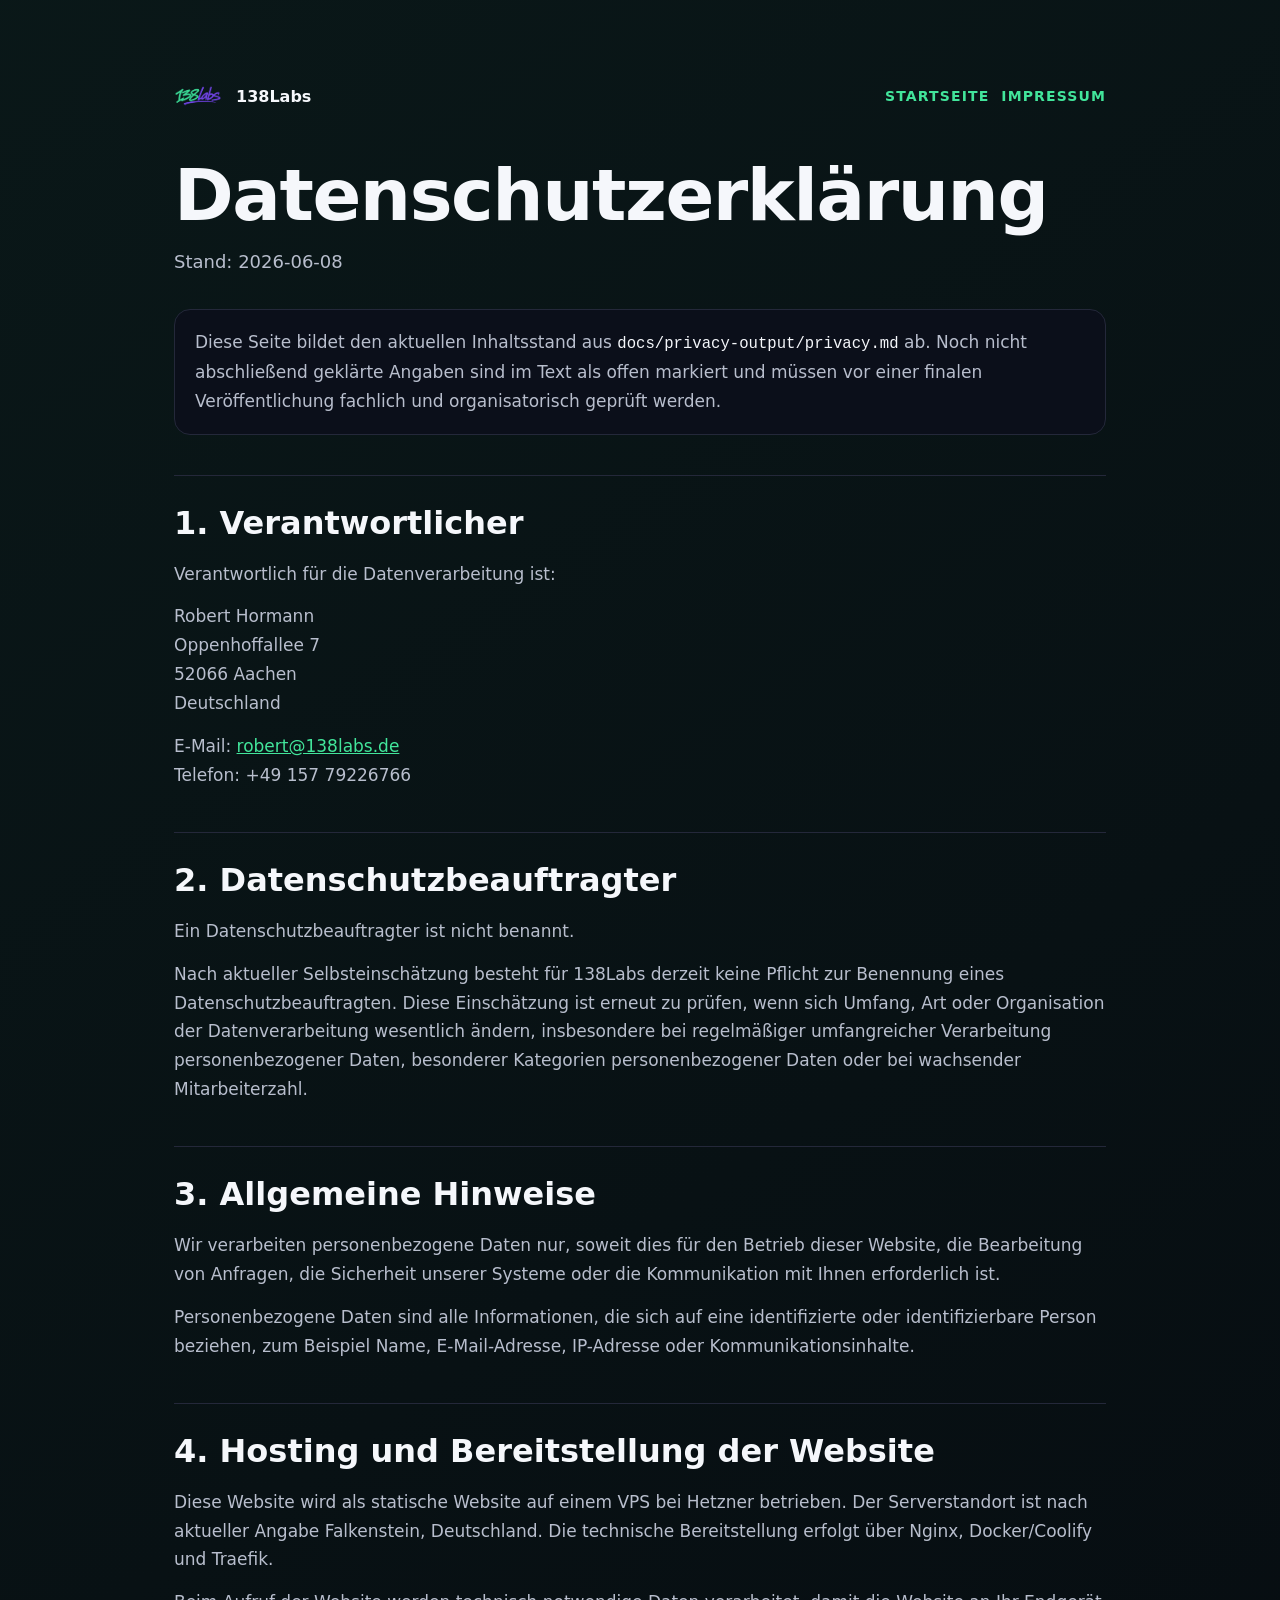
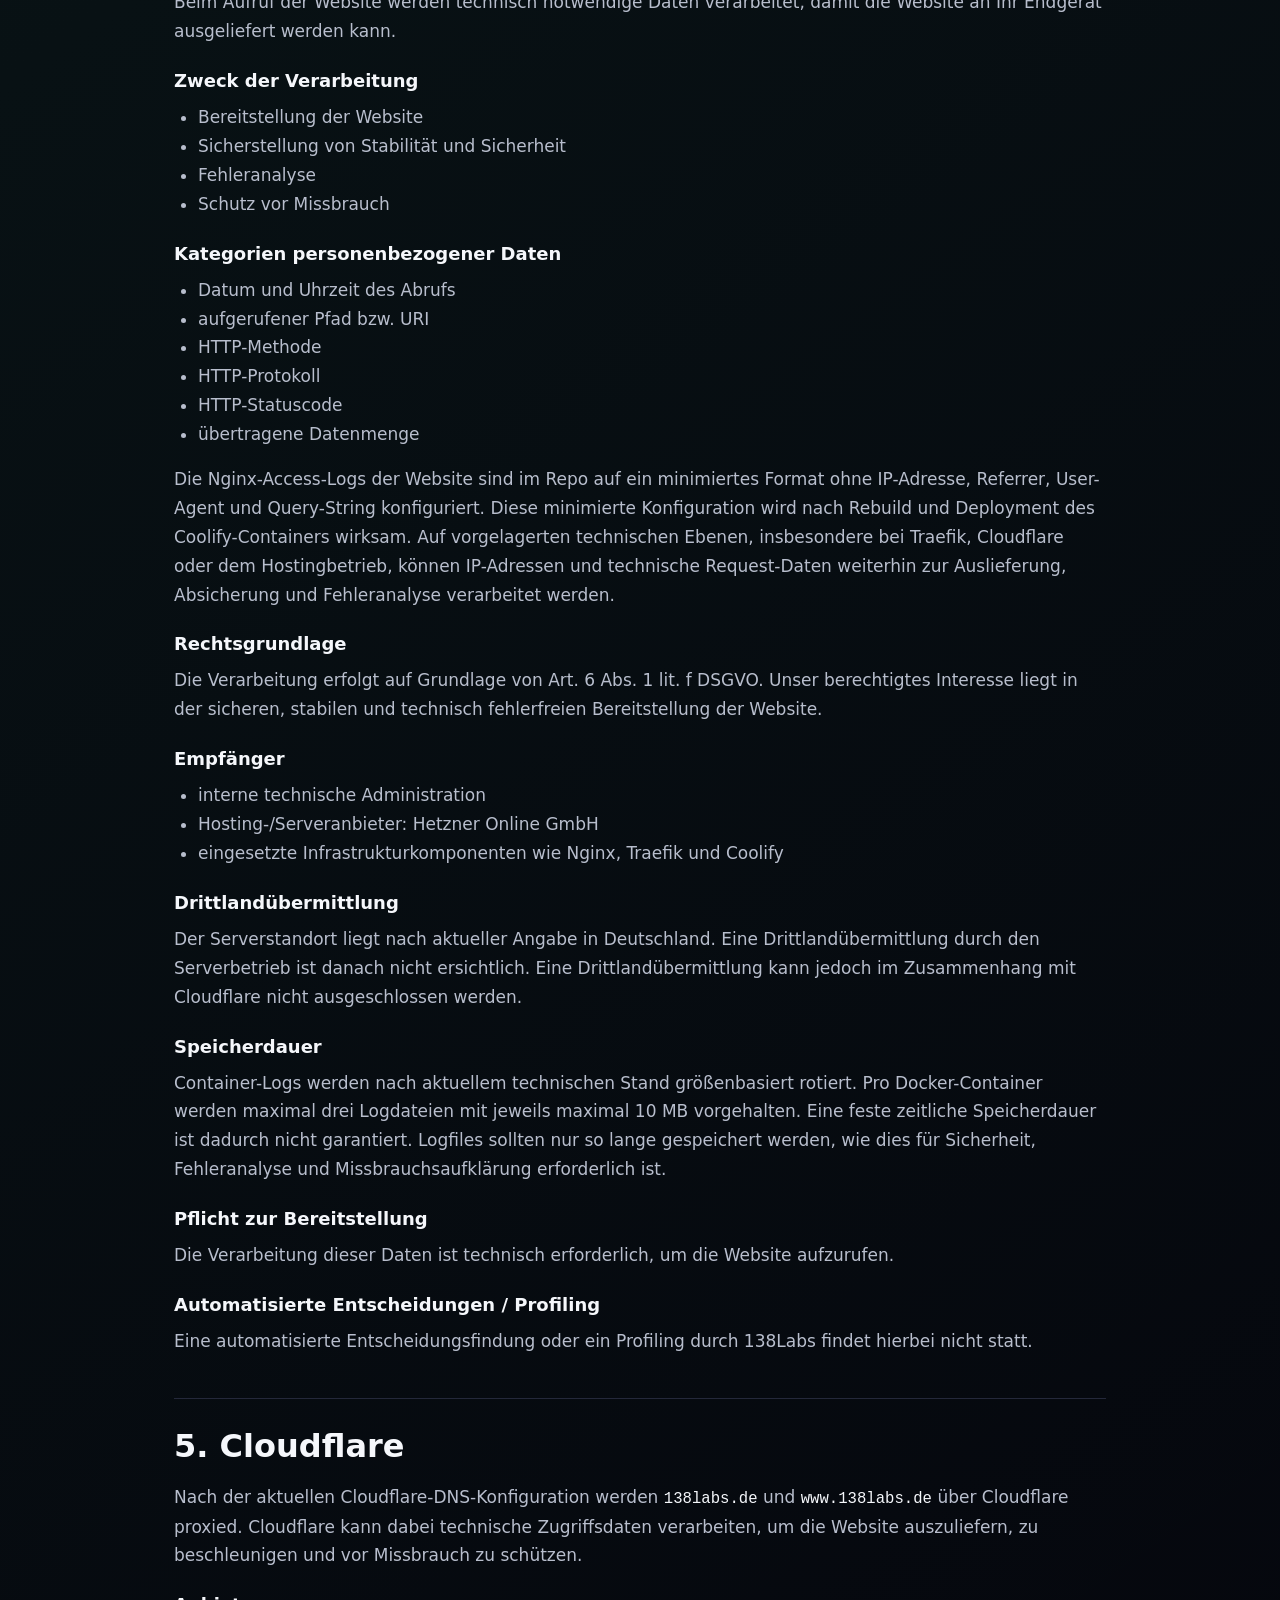
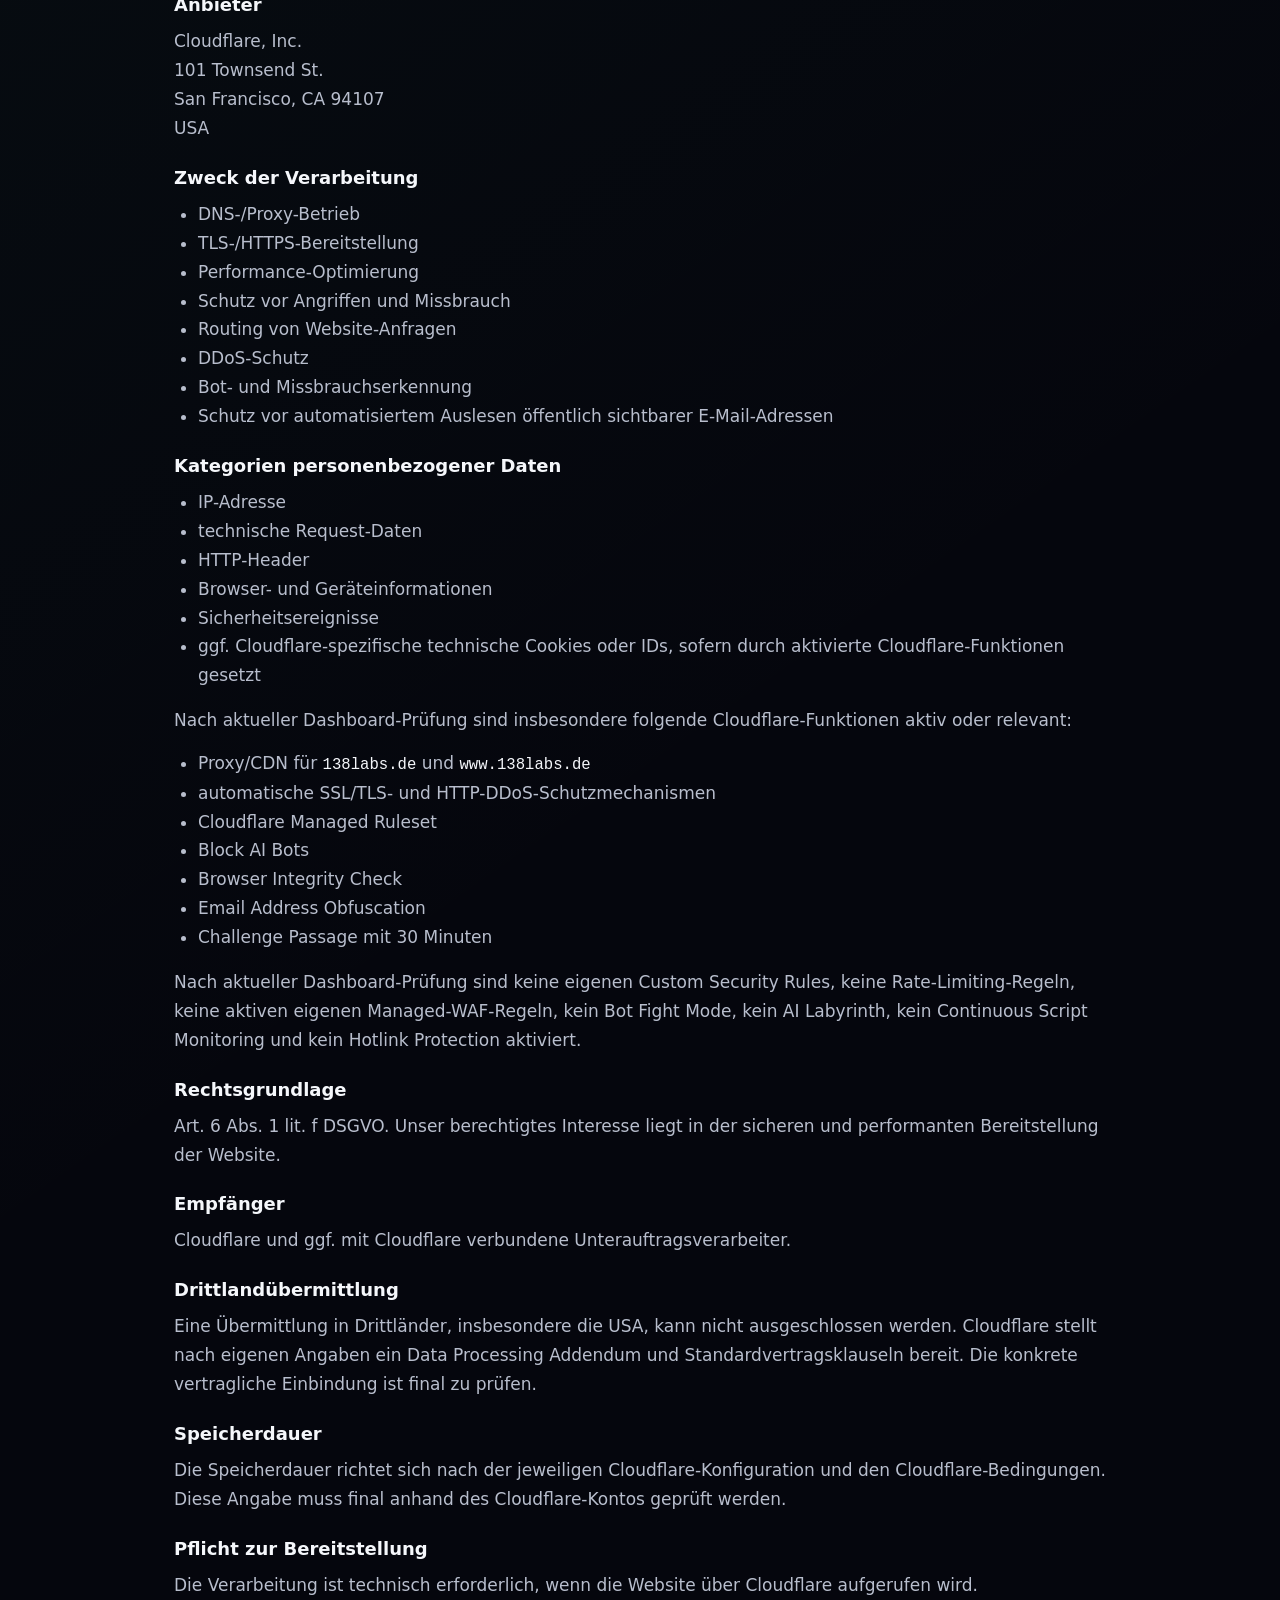
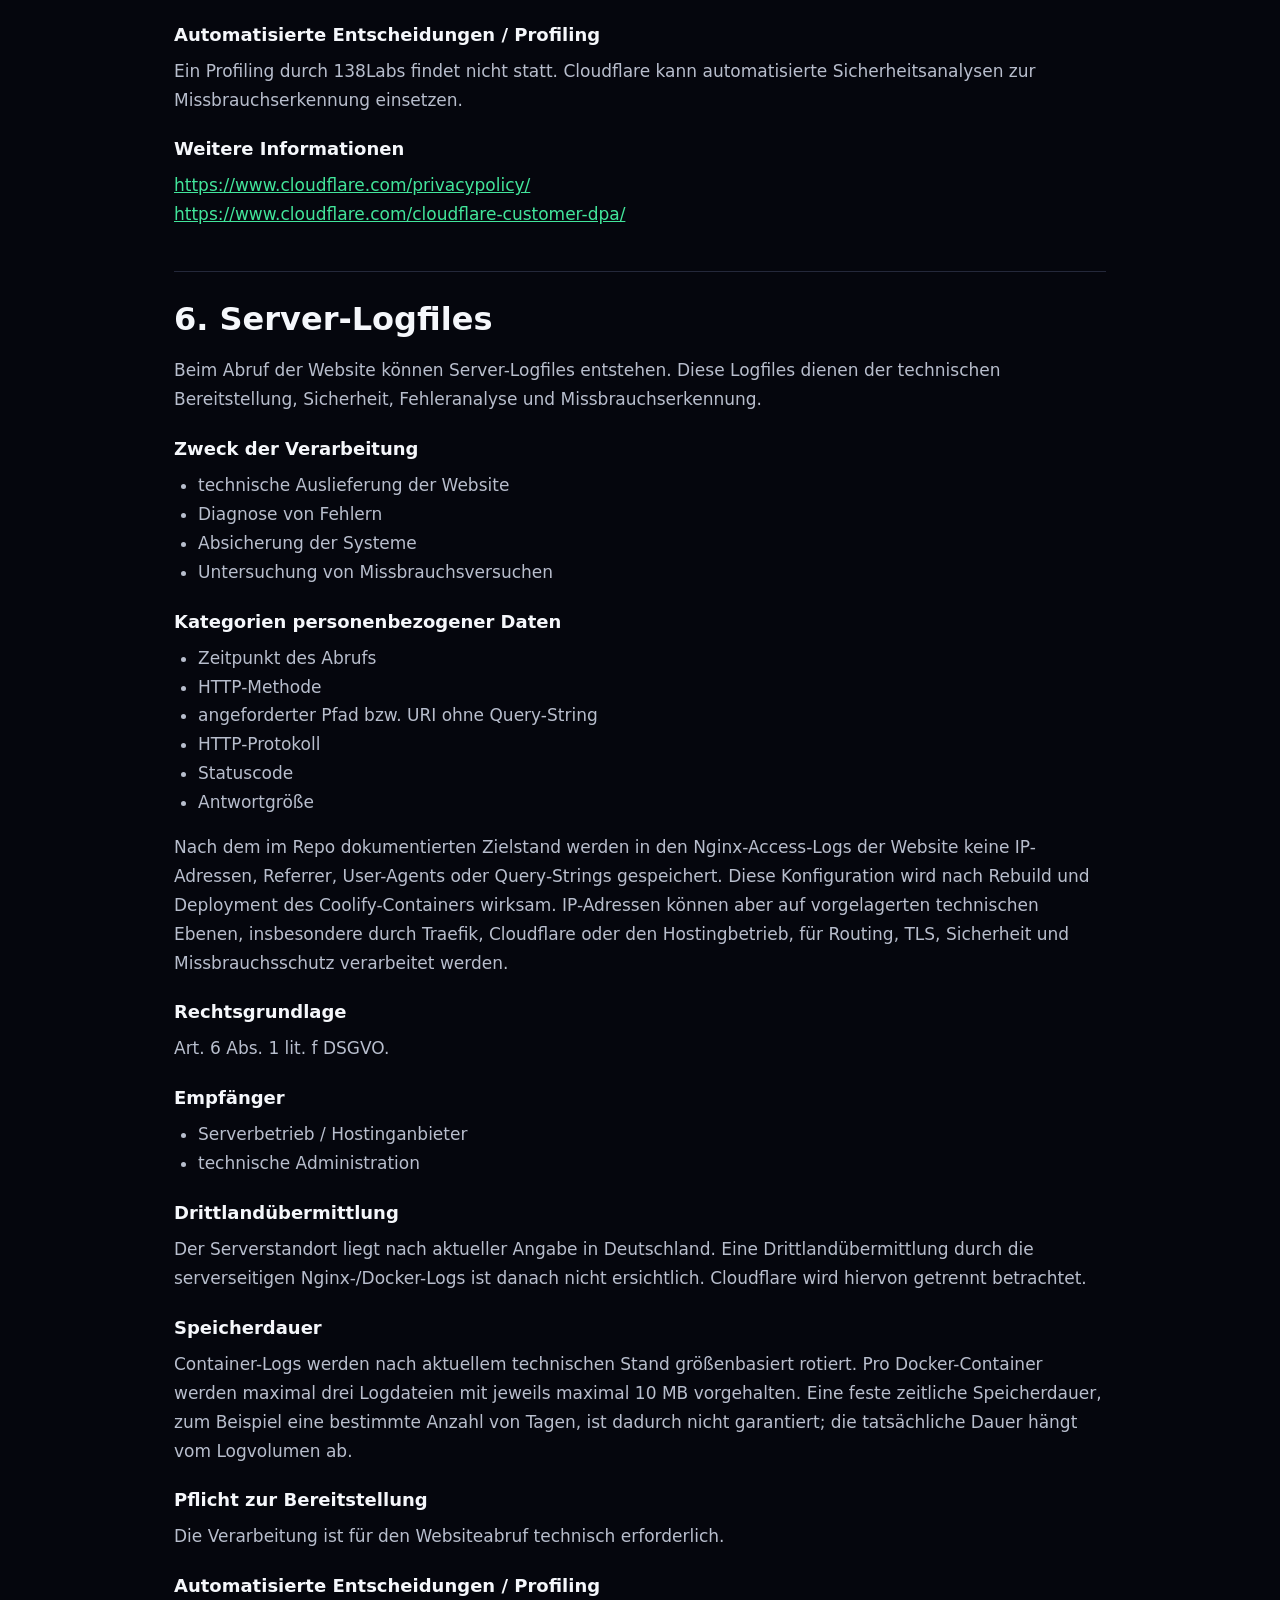
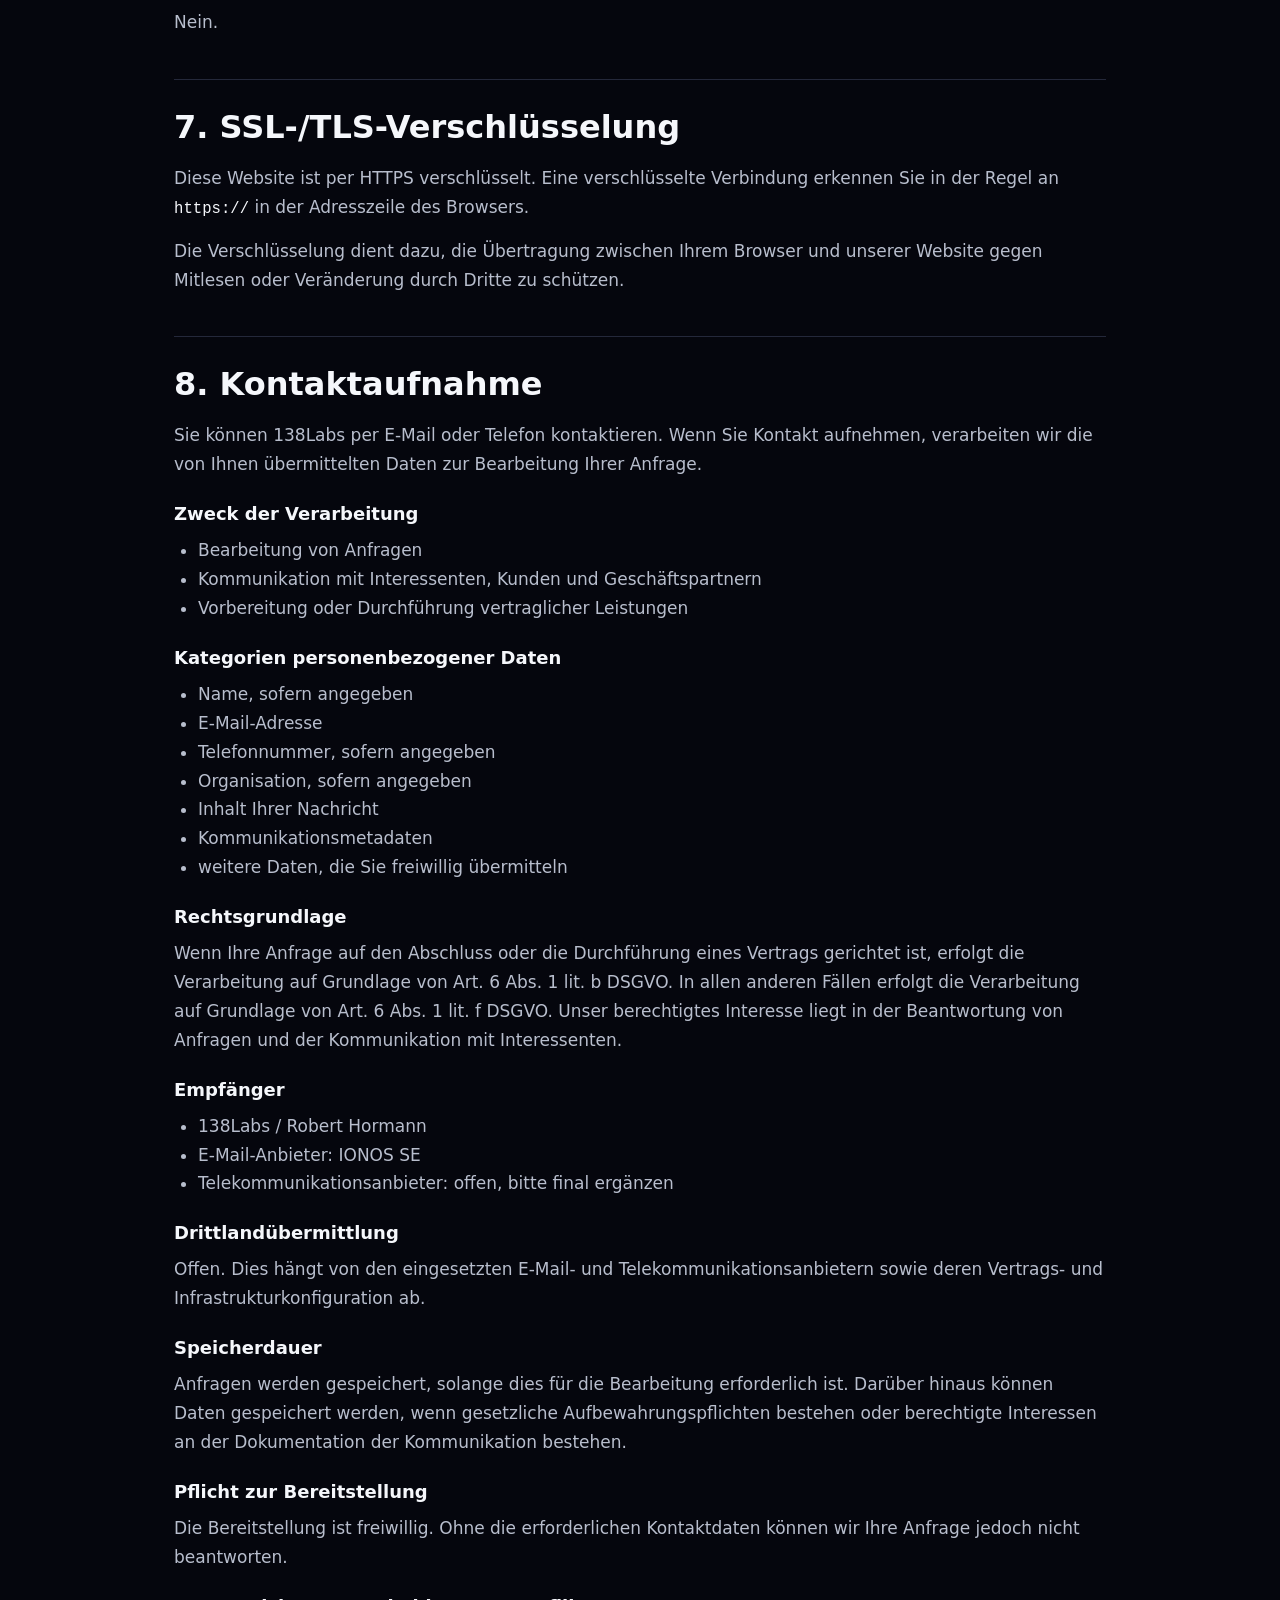
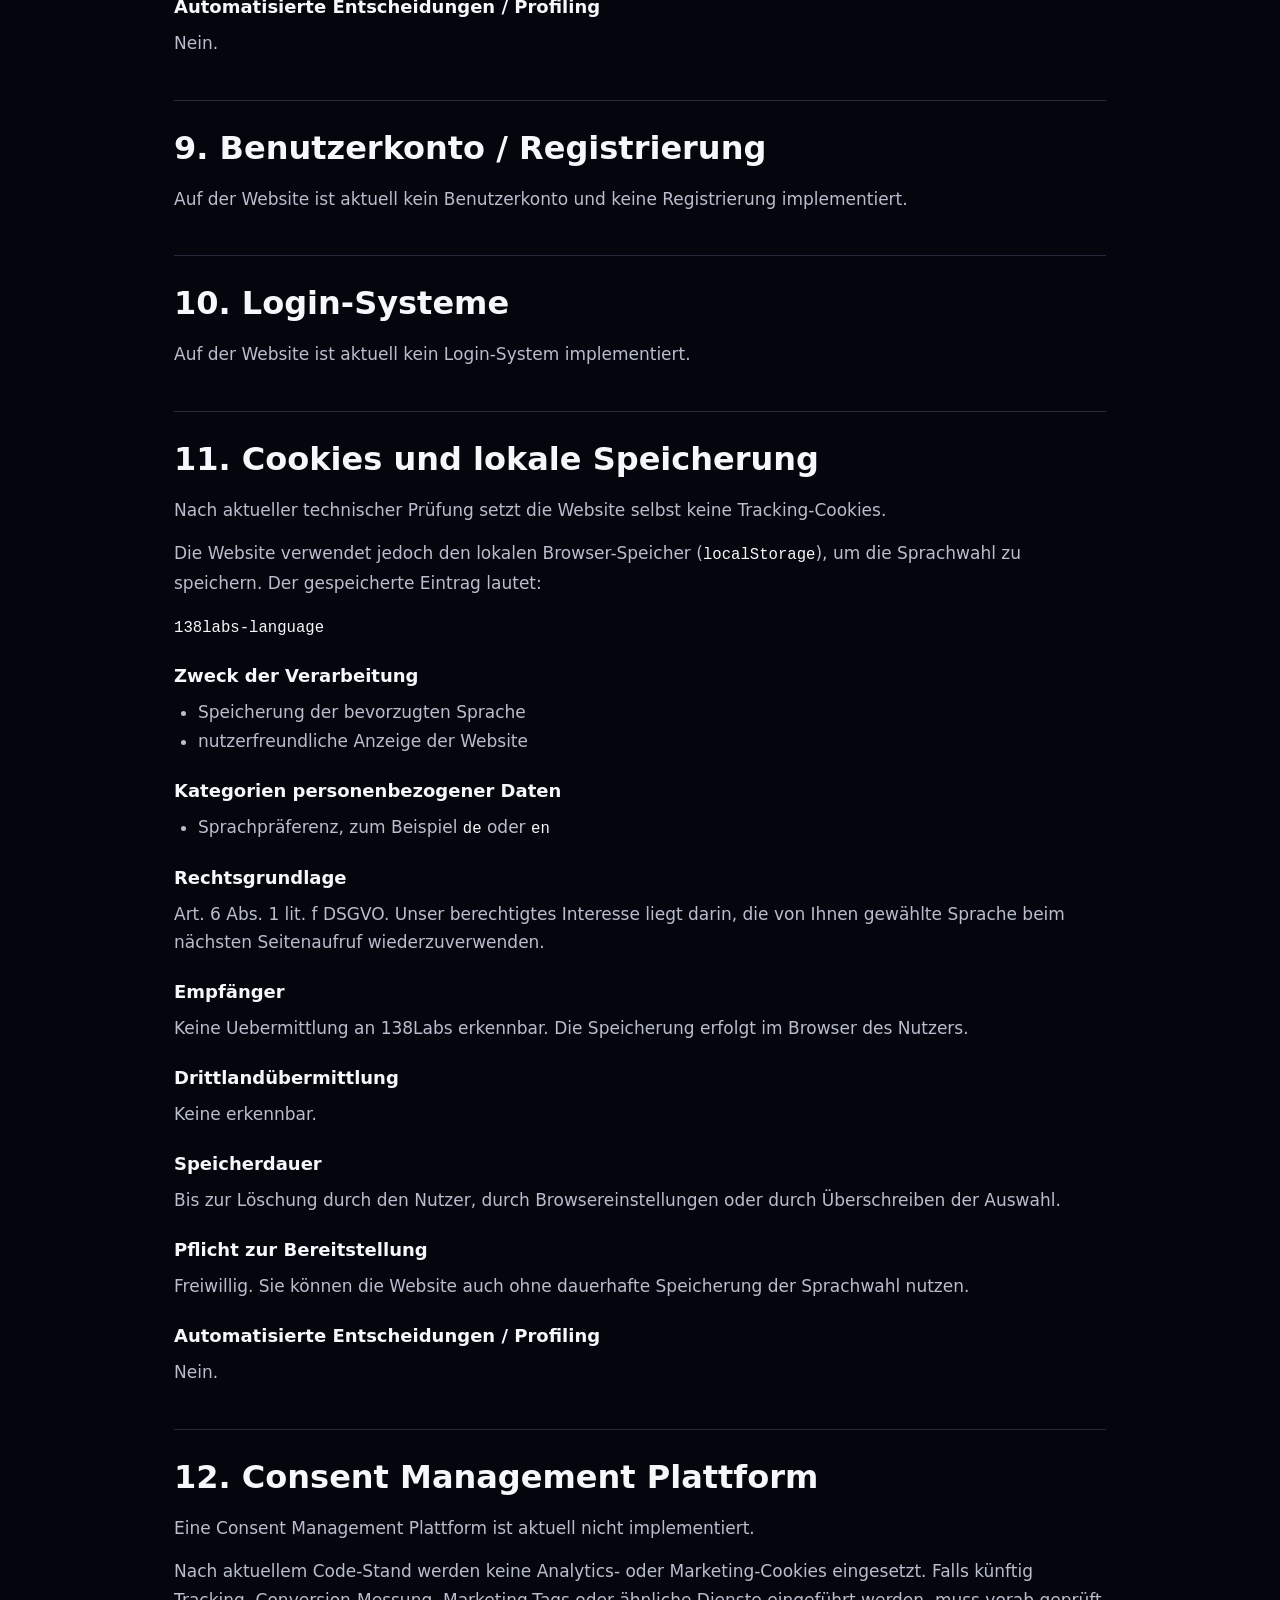
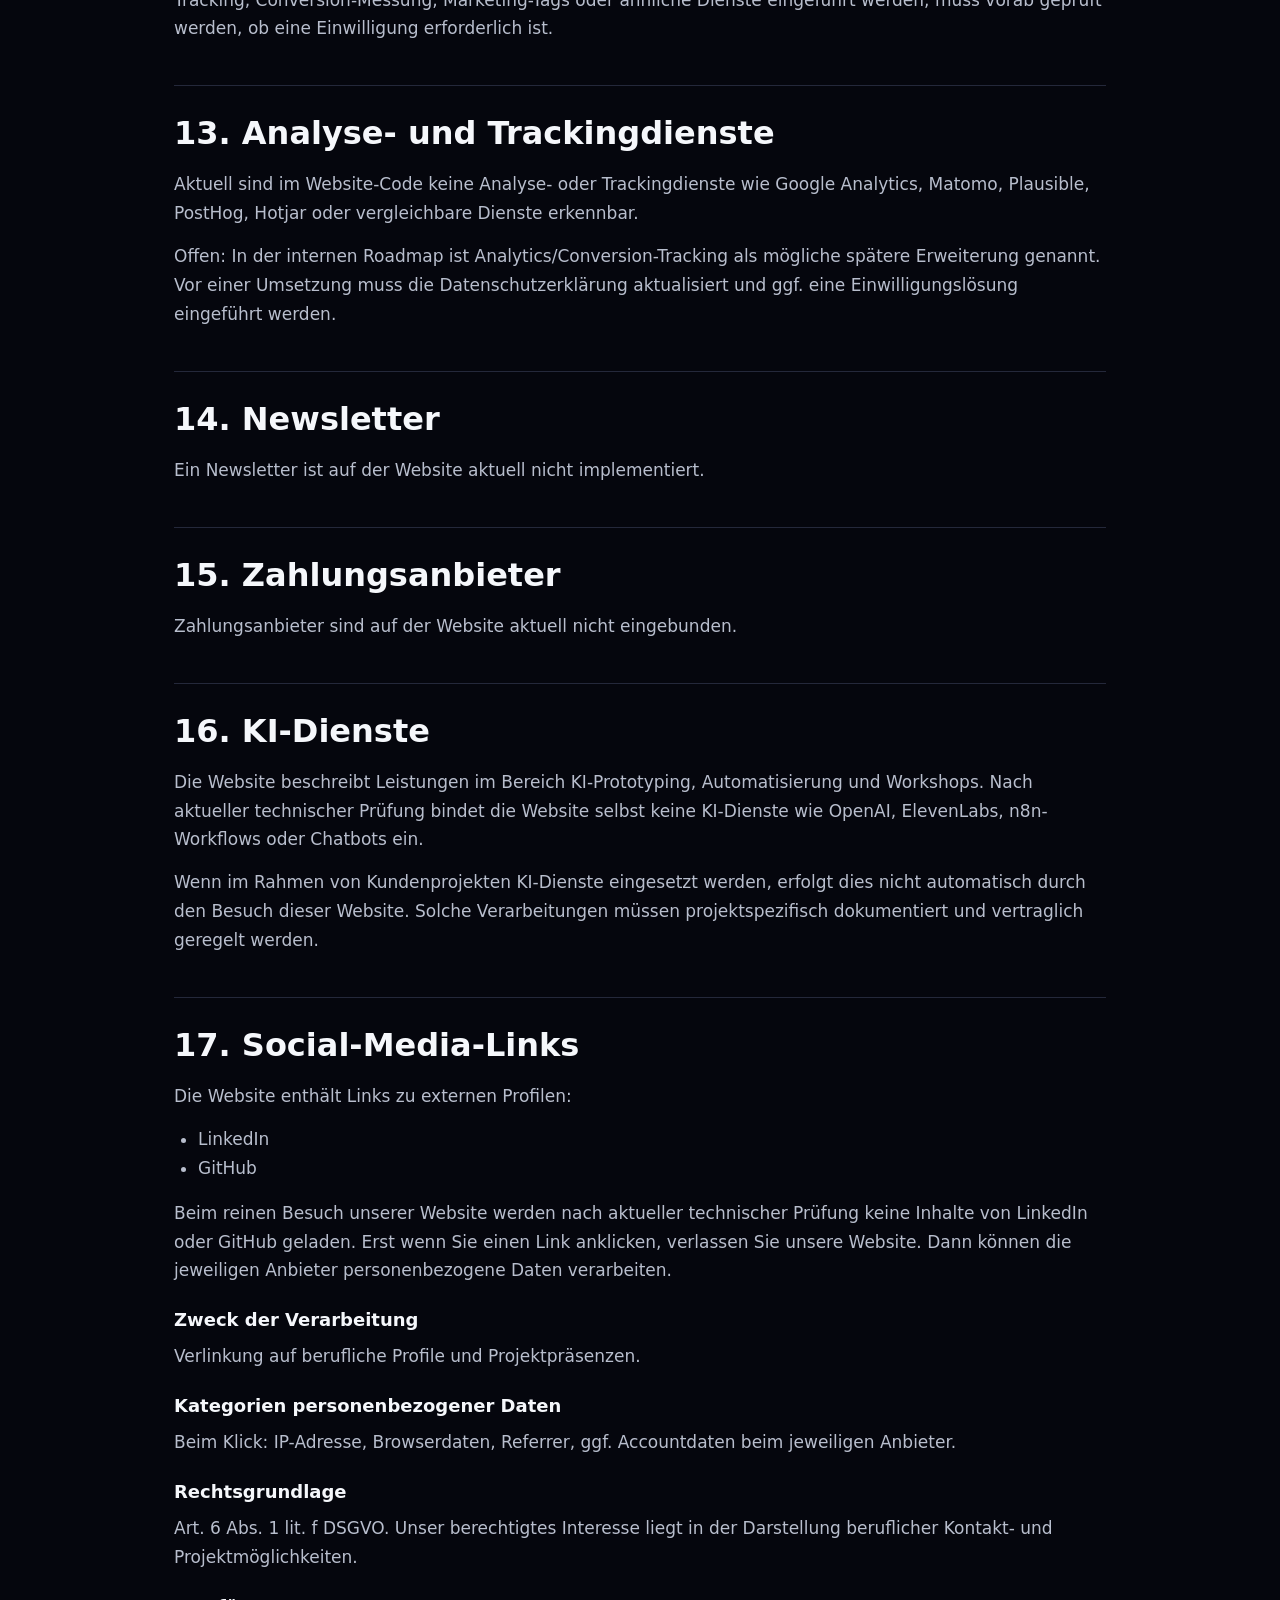
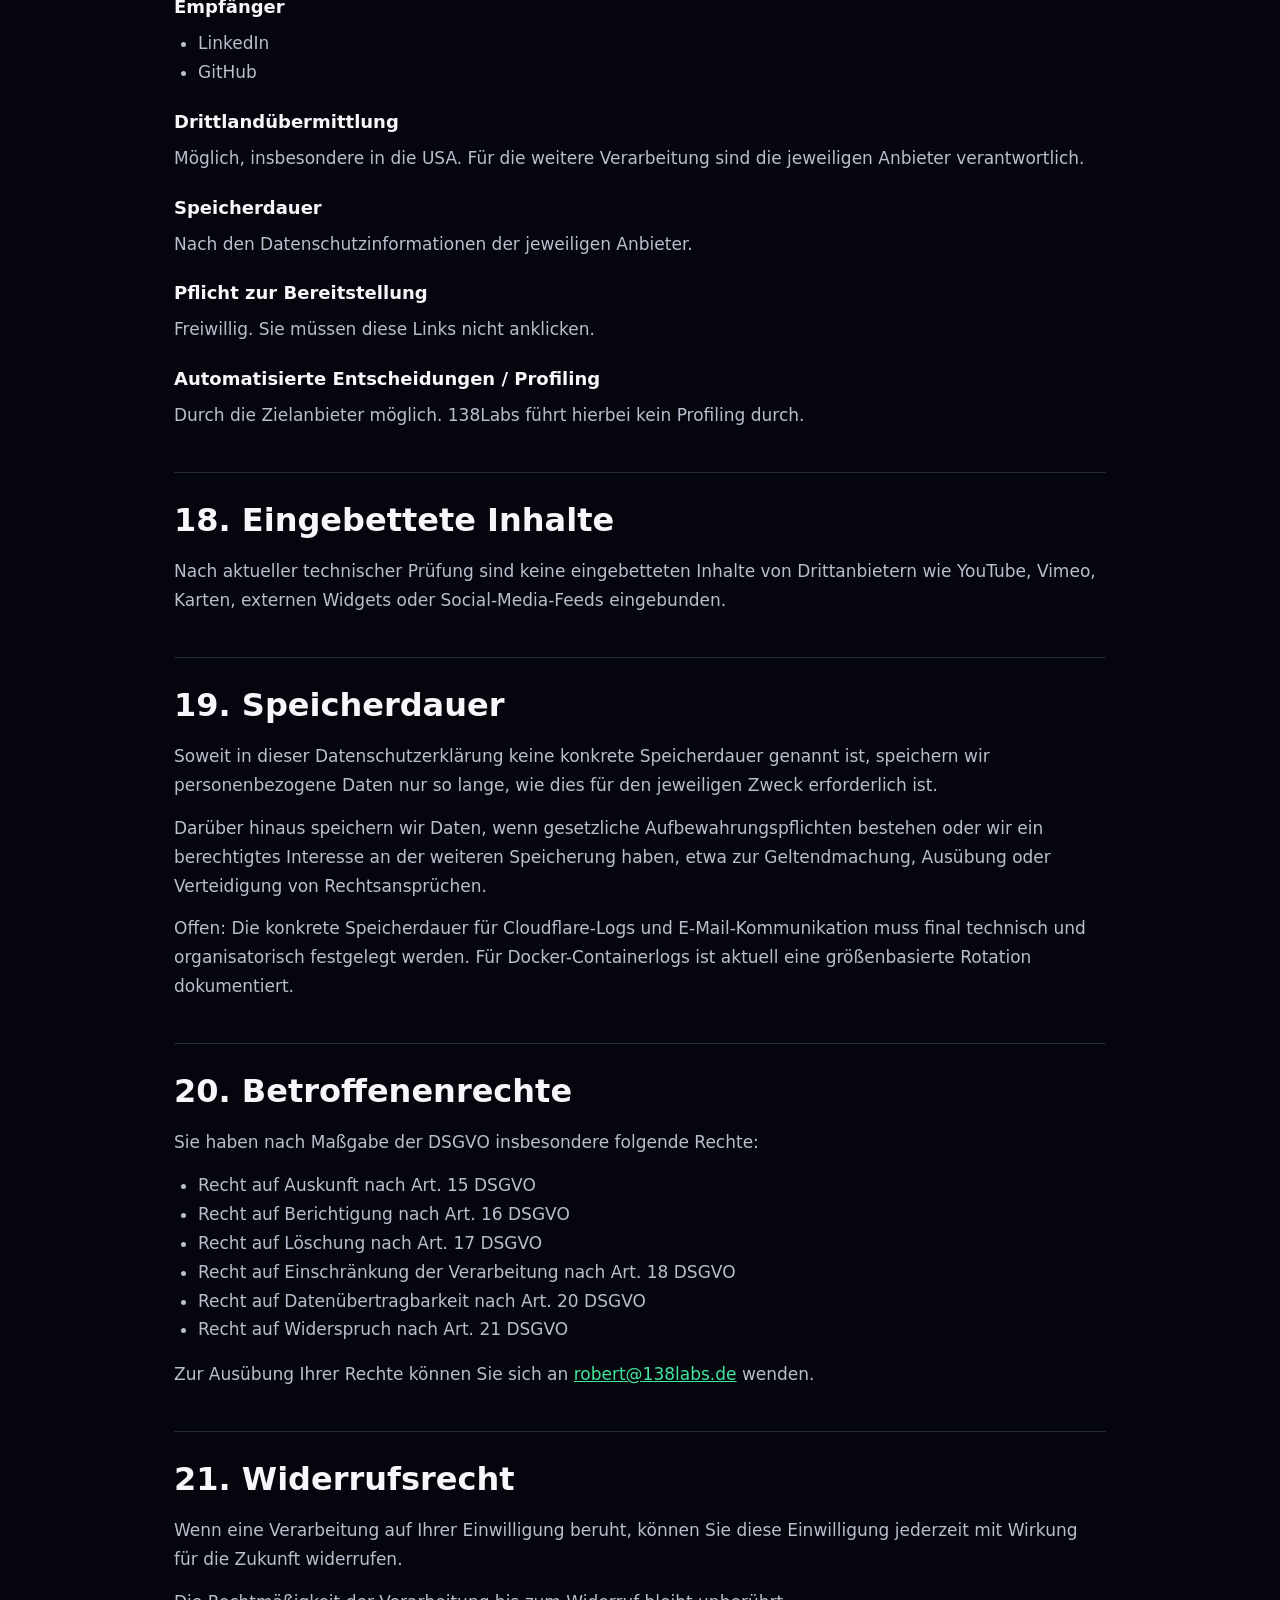
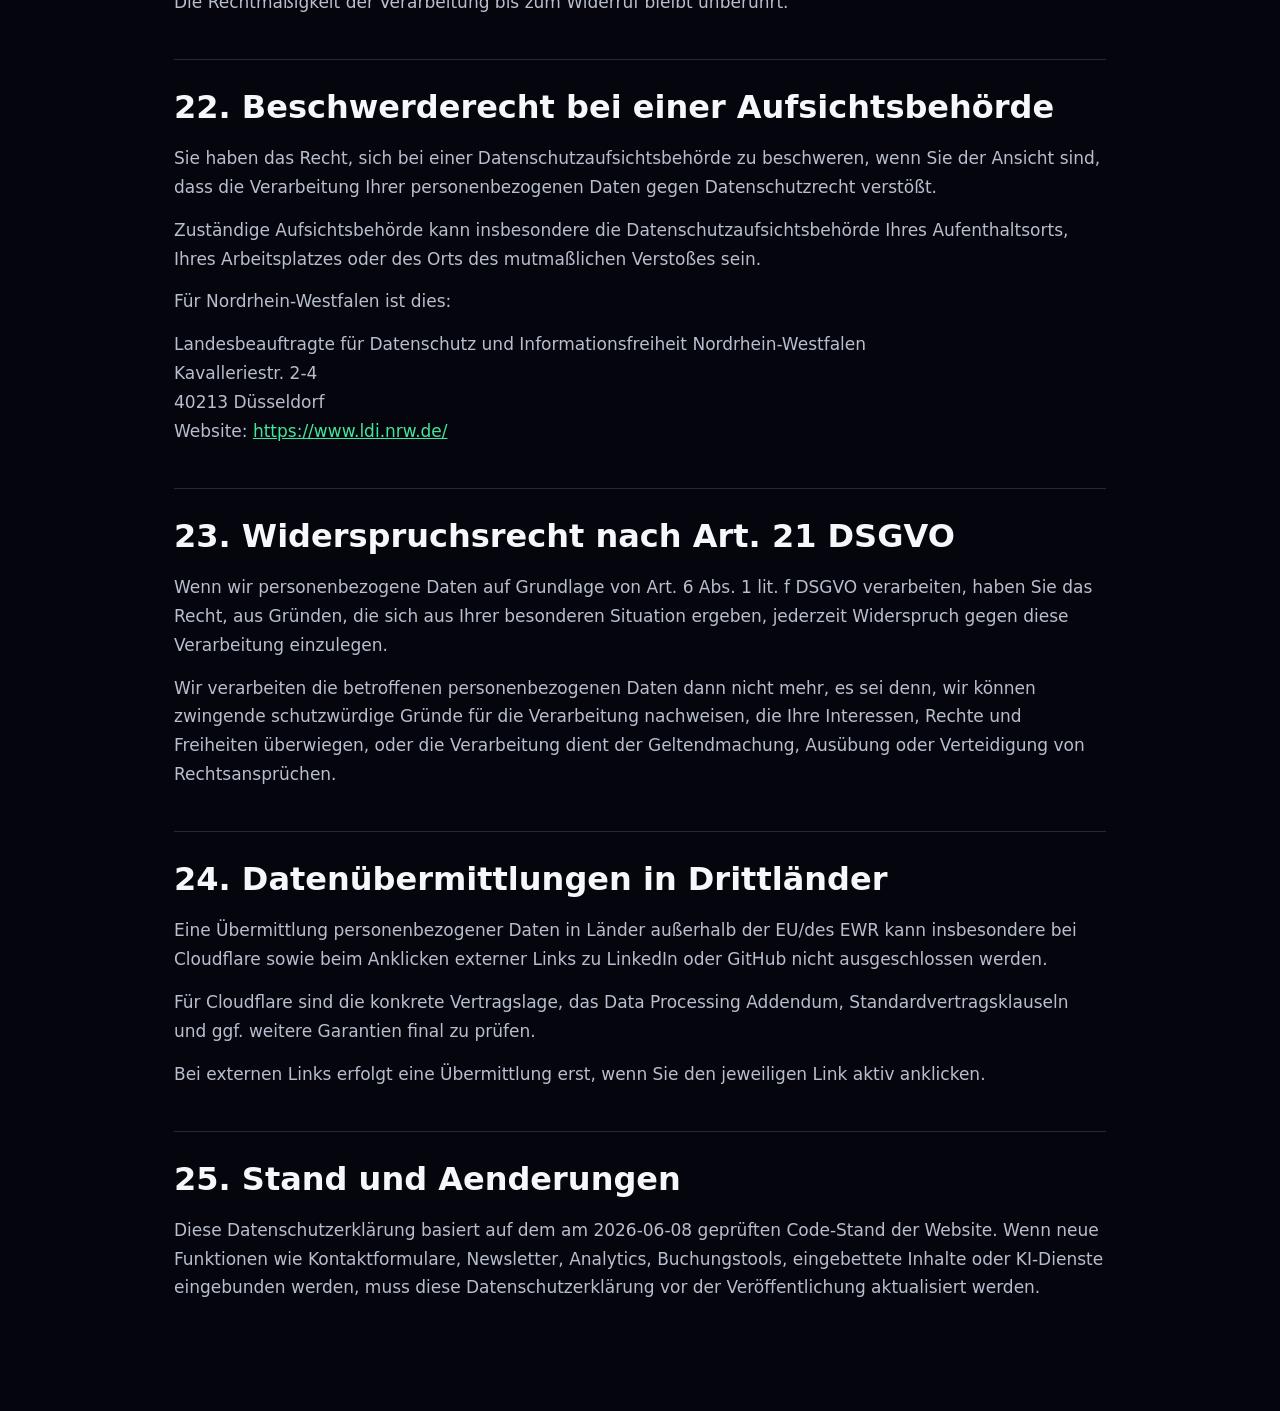
==== datenschutz.html @ 24eedcb7 "Add privacy page and logging audit" ====
<!doctype html>
<html lang="de">
<head>
  <meta charset="utf-8" />
  <meta name="viewport" content="width=device-width, initial-scale=1" />
  <title>Datenschutzerklärung | 138Labs</title>
  <meta
    name="description"
    content="Datenschutzerklärung von 138Labs für den Besuch von 138labs.de und die Kontaktaufnahme."
  />
  <link rel="icon" type="image/svg+xml" href="favicon.svg" />
  <link rel="icon" type="image/png" href="favicon.png" />
  <style>
    :root {
      --bg: #05060d;
      --panel: #0b0f1a;
      --text: #f5f7fb;
      --muted: #b8becd;
      --line: #24283a;
      --green: #42e59b;
    }

    * {
      box-sizing: border-box;
    }

    html {
      scroll-behavior: smooth;
    }

    body {
      margin: 0;
      font-family: Inter, ui-sans-serif, system-ui, -apple-system, BlinkMacSystemFont, "Segoe UI", sans-serif;
      background:
        linear-gradient(145deg, rgba(66, 229, 155, 0.08), transparent 30%),
        var(--bg);
      color: var(--text);
      min-height: 100vh;
    }

    main {
      width: min(100%, 980px);
      padding: clamp(32px, 6vw, 72px) 24px 72px;
      margin: 0 auto;
    }

    .topbar {
      display: flex;
      flex-wrap: wrap;
      gap: 16px;
      align-items: center;
      justify-content: space-between;
      margin-bottom: 40px;
    }

    .brand-link {
      display: inline-flex;
      align-items: center;
      gap: 14px;
      color: var(--text);
      text-decoration: none;
      font-weight: 700;
    }

    .brand-link img {
      width: 48px;
      height: 48px;
    }

    .top-links {
      display: flex;
      flex-wrap: wrap;
      gap: 12px;
    }

    .top-links a,
    .back-link {
      color: var(--green);
      text-decoration: none;
      font-size: 14px;
      font-weight: 700;
      letter-spacing: 0.08em;
      text-transform: uppercase;
    }

    h1 {
      font-size: clamp(42px, 8vw, 72px);
      line-height: 0.98;
      margin: 0 0 16px;
      letter-spacing: -0.02em;
    }

    .stand {
      color: var(--muted);
      font-size: 18px;
      margin: 0 0 32px;
    }

    .notice {
      margin: 0 0 40px;
      padding: 18px 20px;
      border: 1px solid var(--line);
      border-radius: 16px;
      background: var(--panel);
      color: var(--muted);
      line-height: 1.7;
    }

    section {
      border-top: 1px solid var(--line);
      padding: 28px 0;
    }

    h2 {
      font-size: clamp(24px, 3vw, 32px);
      margin: 0 0 18px;
    }

    h3 {
      font-size: 18px;
      margin: 24px 0 12px;
    }

    p,
    li {
      color: var(--muted);
      font-size: 17px;
      line-height: 1.7;
    }

    p {
      margin: 0 0 14px;
    }

    ul {
      margin: 0 0 16px;
      padding-left: 24px;
    }

    code {
      font-family: "JetBrains Mono", ui-monospace, SFMono-Regular, Consolas, monospace;
      font-size: 0.92em;
      color: var(--text);
    }

    a {
      color: var(--green);
    }
  </style>
</head>
<body>
  <main>
    <div class="topbar">
      <a class="brand-link" href="index.html">
        <img src="logo.svg" alt="138Labs logo" width="48" height="48" />
        <span>138Labs</span>
      </a>
      <div class="top-links">
        <a href="index.html">Startseite</a>
        <a href="impressum.html">Impressum</a>
      </div>
    </div>

    <h1>Datenschutzerklärung</h1>
    <p class="stand">Stand: 2026-06-08</p>
    <p class="notice">
      Diese Seite bildet den aktuellen Inhaltsstand aus <code>docs/privacy-output/privacy.md</code> ab.
      Noch nicht abschließend geklärte Angaben sind im Text als offen markiert und müssen vor
      einer finalen Veröffentlichung fachlich und organisatorisch geprüft werden.
    </p>

    <section aria-labelledby="section-1">
      <h2 id="section-1">1. Verantwortlicher</h2>
      <p>
        Verantwortlich für die Datenverarbeitung ist:
      </p>
      <p>
        Robert Hormann<br />
        Oppenhoffallee 7<br />
        52066 Aachen<br />
        Deutschland
      </p>
      <p>
        E-Mail: <a href="mailto:robert@138labs.de">robert@138labs.de</a><br />
        Telefon: +49 157 79226766
      </p>
    </section>

    <section aria-labelledby="section-2">
      <h2 id="section-2">2. Datenschutzbeauftragter</h2>
      <p>Ein Datenschutzbeauftragter ist nicht benannt.</p>
      <p>
        Nach aktueller Selbsteinschätzung besteht für 138Labs derzeit keine Pflicht zur Benennung
        eines Datenschutzbeauftragten. Diese Einschätzung ist erneut zu prüfen, wenn sich Umfang,
        Art oder Organisation der Datenverarbeitung wesentlich ändern, insbesondere bei regelmäßiger
        umfangreicher Verarbeitung personenbezogener Daten, besonderer Kategorien personenbezogener Daten
        oder bei wachsender Mitarbeiterzahl.
      </p>
    </section>

    <section aria-labelledby="section-3">
      <h2 id="section-3">3. Allgemeine Hinweise</h2>
      <p>
        Wir verarbeiten personenbezogene Daten nur, soweit dies für den Betrieb dieser Website,
        die Bearbeitung von Anfragen, die Sicherheit unserer Systeme oder die Kommunikation mit
        Ihnen erforderlich ist.
      </p>
      <p>
        Personenbezogene Daten sind alle Informationen, die sich auf eine identifizierte oder
        identifizierbare Person beziehen, zum Beispiel Name, E-Mail-Adresse, IP-Adresse oder
        Kommunikationsinhalte.
      </p>
    </section>

    <section aria-labelledby="section-4">
      <h2 id="section-4">4. Hosting und Bereitstellung der Website</h2>
      <p>
        Diese Website wird als statische Website auf einem VPS bei Hetzner betrieben. Der Serverstandort
        ist nach aktueller Angabe Falkenstein, Deutschland. Die technische Bereitstellung erfolgt über
        Nginx, Docker/Coolify und Traefik.
      </p>
      <p>
        Beim Aufruf der Website werden technisch notwendige Daten verarbeitet, damit die Website
        an Ihr Endgerät ausgeliefert werden kann.
      </p>
      <h3>Zweck der Verarbeitung</h3>
      <ul>
        <li>Bereitstellung der Website</li>
        <li>Sicherstellung von Stabilität und Sicherheit</li>
        <li>Fehleranalyse</li>
        <li>Schutz vor Missbrauch</li>
      </ul>
      <h3>Kategorien personenbezogener Daten</h3>
      <ul>
        <li>Datum und Uhrzeit des Abrufs</li>
        <li>aufgerufener Pfad bzw. URI</li>
        <li>HTTP-Methode</li>
        <li>HTTP-Protokoll</li>
        <li>HTTP-Statuscode</li>
        <li>übertragene Datenmenge</li>
      </ul>
      <p>
        Die Nginx-Access-Logs der Website sind im Repo auf ein minimiertes Format ohne IP-Adresse,
        Referrer, User-Agent und Query-String konfiguriert. Diese minimierte Konfiguration wird nach
        Rebuild und Deployment des Coolify-Containers wirksam. Auf vorgelagerten technischen Ebenen,
        insbesondere bei Traefik, Cloudflare oder dem Hostingbetrieb, können IP-Adressen und technische
        Request-Daten weiterhin zur Auslieferung, Absicherung und Fehleranalyse verarbeitet werden.
      </p>
      <h3>Rechtsgrundlage</h3>
      <p>
        Die Verarbeitung erfolgt auf Grundlage von Art. 6 Abs. 1 lit. f DSGVO. Unser berechtigtes
        Interesse liegt in der sicheren, stabilen und technisch fehlerfreien Bereitstellung der Website.
      </p>
      <h3>Empfänger</h3>
      <ul>
        <li>interne technische Administration</li>
        <li>Hosting-/Serveranbieter: Hetzner Online GmbH</li>
        <li>eingesetzte Infrastrukturkomponenten wie Nginx, Traefik und Coolify</li>
      </ul>
      <h3>Drittlandübermittlung</h3>
      <p>
        Der Serverstandort liegt nach aktueller Angabe in Deutschland. Eine Drittlandübermittlung
        durch den Serverbetrieb ist danach nicht ersichtlich. Eine Drittlandübermittlung kann jedoch
        im Zusammenhang mit Cloudflare nicht ausgeschlossen werden.
      </p>
      <h3>Speicherdauer</h3>
      <p>
        Container-Logs werden nach aktuellem technischen Stand größenbasiert rotiert. Pro Docker-Container
        werden maximal drei Logdateien mit jeweils maximal 10 MB vorgehalten. Eine feste zeitliche
        Speicherdauer ist dadurch nicht garantiert. Logfiles sollten nur so lange gespeichert werden,
        wie dies für Sicherheit, Fehleranalyse und Missbrauchsaufklärung erforderlich ist.
      </p>
      <h3>Pflicht zur Bereitstellung</h3>
      <p>Die Verarbeitung dieser Daten ist technisch erforderlich, um die Website aufzurufen.</p>
      <h3>Automatisierte Entscheidungen / Profiling</h3>
      <p>Eine automatisierte Entscheidungsfindung oder ein Profiling durch 138Labs findet hierbei nicht statt.</p>
    </section>

    <section aria-labelledby="section-5">
      <h2 id="section-5">5. Cloudflare</h2>
      <p>
        Nach der aktuellen Cloudflare-DNS-Konfiguration werden <code>138labs.de</code> und
        <code>www.138labs.de</code> über Cloudflare proxied. Cloudflare kann dabei technische Zugriffsdaten
        verarbeiten, um die Website auszuliefern, zu beschleunigen und vor Missbrauch zu schützen.
      </p>
      <h3>Anbieter</h3>
      <p>
        Cloudflare, Inc.<br />
        101 Townsend St.<br />
        San Francisco, CA 94107<br />
        USA
      </p>
      <h3>Zweck der Verarbeitung</h3>
      <ul>
        <li>DNS-/Proxy-Betrieb</li>
        <li>TLS-/HTTPS-Bereitstellung</li>
        <li>Performance-Optimierung</li>
        <li>Schutz vor Angriffen und Missbrauch</li>
        <li>Routing von Website-Anfragen</li>
        <li>DDoS-Schutz</li>
        <li>Bot- und Missbrauchserkennung</li>
        <li>Schutz vor automatisiertem Auslesen öffentlich sichtbarer E-Mail-Adressen</li>
      </ul>
      <h3>Kategorien personenbezogener Daten</h3>
      <ul>
        <li>IP-Adresse</li>
        <li>technische Request-Daten</li>
        <li>HTTP-Header</li>
        <li>Browser- und Geräteinformationen</li>
        <li>Sicherheitsereignisse</li>
        <li>ggf. Cloudflare-spezifische technische Cookies oder IDs, sofern durch aktivierte Cloudflare-Funktionen gesetzt</li>
      </ul>
      <p>Nach aktueller Dashboard-Prüfung sind insbesondere folgende Cloudflare-Funktionen aktiv oder relevant:</p>
      <ul>
        <li>Proxy/CDN für <code>138labs.de</code> und <code>www.138labs.de</code></li>
        <li>automatische SSL/TLS- und HTTP-DDoS-Schutzmechanismen</li>
        <li>Cloudflare Managed Ruleset</li>
        <li>Block AI Bots</li>
        <li>Browser Integrity Check</li>
        <li>Email Address Obfuscation</li>
        <li>Challenge Passage mit 30 Minuten</li>
      </ul>
      <p>
        Nach aktueller Dashboard-Prüfung sind keine eigenen Custom Security Rules, keine Rate-Limiting-Regeln,
        keine aktiven eigenen Managed-WAF-Regeln, kein Bot Fight Mode, kein AI Labyrinth,
        kein Continuous Script Monitoring und kein Hotlink Protection aktiviert.
      </p>
      <h3>Rechtsgrundlage</h3>
      <p>
        Art. 6 Abs. 1 lit. f DSGVO. Unser berechtigtes Interesse liegt in der sicheren und performanten
        Bereitstellung der Website.
      </p>
      <h3>Empfänger</h3>
      <p>Cloudflare und ggf. mit Cloudflare verbundene Unterauftragsverarbeiter.</p>
      <h3>Drittlandübermittlung</h3>
      <p>
        Eine Übermittlung in Drittländer, insbesondere die USA, kann nicht ausgeschlossen werden.
        Cloudflare stellt nach eigenen Angaben ein Data Processing Addendum und Standardvertragsklauseln bereit.
        Die konkrete vertragliche Einbindung ist final zu prüfen.
      </p>
      <h3>Speicherdauer</h3>
      <p>
        Die Speicherdauer richtet sich nach der jeweiligen Cloudflare-Konfiguration und den
        Cloudflare-Bedingungen. Diese Angabe muss final anhand des Cloudflare-Kontos geprüft werden.
      </p>
      <h3>Pflicht zur Bereitstellung</h3>
      <p>Die Verarbeitung ist technisch erforderlich, wenn die Website über Cloudflare aufgerufen wird.</p>
      <h3>Automatisierte Entscheidungen / Profiling</h3>
      <p>
        Ein Profiling durch 138Labs findet nicht statt. Cloudflare kann automatisierte Sicherheitsanalysen
        zur Missbrauchserkennung einsetzen.
      </p>
      <h3>Weitere Informationen</h3>
      <p>
        <a href="https://www.cloudflare.com/privacypolicy/">https://www.cloudflare.com/privacypolicy/</a><br />
        <a href="https://www.cloudflare.com/cloudflare-customer-dpa/">https://www.cloudflare.com/cloudflare-customer-dpa/</a>
      </p>
    </section>

    <section aria-labelledby="section-6">
      <h2 id="section-6">6. Server-Logfiles</h2>
      <p>
        Beim Abruf der Website können Server-Logfiles entstehen. Diese Logfiles dienen der technischen
        Bereitstellung, Sicherheit, Fehleranalyse und Missbrauchserkennung.
      </p>
      <h3>Zweck der Verarbeitung</h3>
      <ul>
        <li>technische Auslieferung der Website</li>
        <li>Diagnose von Fehlern</li>
        <li>Absicherung der Systeme</li>
        <li>Untersuchung von Missbrauchsversuchen</li>
      </ul>
      <h3>Kategorien personenbezogener Daten</h3>
      <ul>
        <li>Zeitpunkt des Abrufs</li>
        <li>HTTP-Methode</li>
        <li>angeforderter Pfad bzw. URI ohne Query-String</li>
        <li>HTTP-Protokoll</li>
        <li>Statuscode</li>
        <li>Antwortgröße</li>
      </ul>
      <p>
        Nach dem im Repo dokumentierten Zielstand werden in den Nginx-Access-Logs der Website keine
        IP-Adressen, Referrer, User-Agents oder Query-Strings gespeichert. Diese Konfiguration wird nach
        Rebuild und Deployment des Coolify-Containers wirksam. IP-Adressen können aber auf vorgelagerten
        technischen Ebenen, insbesondere durch Traefik, Cloudflare oder den Hostingbetrieb, für Routing,
        TLS, Sicherheit und Missbrauchsschutz verarbeitet werden.
      </p>
      <h3>Rechtsgrundlage</h3>
      <p>Art. 6 Abs. 1 lit. f DSGVO.</p>
      <h3>Empfänger</h3>
      <ul>
        <li>Serverbetrieb / Hostinganbieter</li>
        <li>technische Administration</li>
      </ul>
      <h3>Drittlandübermittlung</h3>
      <p>
        Der Serverstandort liegt nach aktueller Angabe in Deutschland. Eine Drittlandübermittlung durch
        die serverseitigen Nginx-/Docker-Logs ist danach nicht ersichtlich. Cloudflare wird hiervon
        getrennt betrachtet.
      </p>
      <h3>Speicherdauer</h3>
      <p>
        Container-Logs werden nach aktuellem technischen Stand größenbasiert rotiert. Pro Docker-Container
        werden maximal drei Logdateien mit jeweils maximal 10 MB vorgehalten. Eine feste zeitliche
        Speicherdauer, zum Beispiel eine bestimmte Anzahl von Tagen, ist dadurch nicht garantiert;
        die tatsächliche Dauer hängt vom Logvolumen ab.
      </p>
      <h3>Pflicht zur Bereitstellung</h3>
      <p>Die Verarbeitung ist für den Websiteabruf technisch erforderlich.</p>
      <h3>Automatisierte Entscheidungen / Profiling</h3>
      <p>Nein.</p>
    </section>

    <section aria-labelledby="section-7">
      <h2 id="section-7">7. SSL-/TLS-Verschlüsselung</h2>
      <p>
        Diese Website ist per HTTPS verschlüsselt. Eine verschlüsselte Verbindung erkennen Sie
        in der Regel an <code>https://</code> in der Adresszeile des Browsers.
      </p>
      <p>
        Die Verschlüsselung dient dazu, die Übertragung zwischen Ihrem Browser und unserer Website
        gegen Mitlesen oder Veränderung durch Dritte zu schützen.
      </p>
    </section>

    <section aria-labelledby="section-8">
      <h2 id="section-8">8. Kontaktaufnahme</h2>
      <p>
        Sie können 138Labs per E-Mail oder Telefon kontaktieren. Wenn Sie Kontakt aufnehmen,
        verarbeiten wir die von Ihnen übermittelten Daten zur Bearbeitung Ihrer Anfrage.
      </p>
      <h3>Zweck der Verarbeitung</h3>
      <ul>
        <li>Bearbeitung von Anfragen</li>
        <li>Kommunikation mit Interessenten, Kunden und Geschäftspartnern</li>
        <li>Vorbereitung oder Durchführung vertraglicher Leistungen</li>
      </ul>
      <h3>Kategorien personenbezogener Daten</h3>
      <ul>
        <li>Name, sofern angegeben</li>
        <li>E-Mail-Adresse</li>
        <li>Telefonnummer, sofern angegeben</li>
        <li>Organisation, sofern angegeben</li>
        <li>Inhalt Ihrer Nachricht</li>
        <li>Kommunikationsmetadaten</li>
        <li>weitere Daten, die Sie freiwillig übermitteln</li>
      </ul>
      <h3>Rechtsgrundlage</h3>
      <p>
        Wenn Ihre Anfrage auf den Abschluss oder die Durchführung eines Vertrags gerichtet ist,
        erfolgt die Verarbeitung auf Grundlage von Art. 6 Abs. 1 lit. b DSGVO. In allen anderen
        Fällen erfolgt die Verarbeitung auf Grundlage von Art. 6 Abs. 1 lit. f DSGVO. Unser
        berechtigtes Interesse liegt in der Beantwortung von Anfragen und der Kommunikation mit Interessenten.
      </p>
      <h3>Empfänger</h3>
      <ul>
        <li>138Labs / Robert Hormann</li>
        <li>E-Mail-Anbieter: IONOS SE</li>
        <li>Telekommunikationsanbieter: offen, bitte final ergänzen</li>
      </ul>
      <h3>Drittlandübermittlung</h3>
      <p>
        Offen. Dies hängt von den eingesetzten E-Mail- und Telekommunikationsanbietern sowie deren
        Vertrags- und Infrastrukturkonfiguration ab.
      </p>
      <h3>Speicherdauer</h3>
      <p>
        Anfragen werden gespeichert, solange dies für die Bearbeitung erforderlich ist. Darüber
        hinaus können Daten gespeichert werden, wenn gesetzliche Aufbewahrungspflichten bestehen
        oder berechtigte Interessen an der Dokumentation der Kommunikation bestehen.
      </p>
      <h3>Pflicht zur Bereitstellung</h3>
      <p>
        Die Bereitstellung ist freiwillig. Ohne die erforderlichen Kontaktdaten können wir Ihre Anfrage
        jedoch nicht beantworten.
      </p>
      <h3>Automatisierte Entscheidungen / Profiling</h3>
      <p>Nein.</p>
    </section>

    <section aria-labelledby="section-9">
      <h2 id="section-9">9. Benutzerkonto / Registrierung</h2>
      <p>Auf der Website ist aktuell kein Benutzerkonto und keine Registrierung implementiert.</p>
    </section>

    <section aria-labelledby="section-10">
      <h2 id="section-10">10. Login-Systeme</h2>
      <p>Auf der Website ist aktuell kein Login-System implementiert.</p>
    </section>

    <section aria-labelledby="section-11">
      <h2 id="section-11">11. Cookies und lokale Speicherung</h2>
      <p>Nach aktueller technischer Prüfung setzt die Website selbst keine Tracking-Cookies.</p>
      <p>
        Die Website verwendet jedoch den lokalen Browser-Speicher (<code>localStorage</code>),
        um die Sprachwahl zu speichern. Der gespeicherte Eintrag lautet:
      </p>
      <p><code>138labs-language</code></p>
      <h3>Zweck der Verarbeitung</h3>
      <ul>
        <li>Speicherung der bevorzugten Sprache</li>
        <li>nutzerfreundliche Anzeige der Website</li>
      </ul>
      <h3>Kategorien personenbezogener Daten</h3>
      <ul>
        <li>Sprachpräferenz, zum Beispiel <code>de</code> oder <code>en</code></li>
      </ul>
      <h3>Rechtsgrundlage</h3>
      <p>
        Art. 6 Abs. 1 lit. f DSGVO. Unser berechtigtes Interesse liegt darin, die von Ihnen
        gewählte Sprache beim nächsten Seitenaufruf wiederzuverwenden.
      </p>
      <h3>Empfänger</h3>
      <p>Keine Uebermittlung an 138Labs erkennbar. Die Speicherung erfolgt im Browser des Nutzers.</p>
      <h3>Drittlandübermittlung</h3>
      <p>Keine erkennbar.</p>
      <h3>Speicherdauer</h3>
      <p>Bis zur Löschung durch den Nutzer, durch Browsereinstellungen oder durch Überschreiben der Auswahl.</p>
      <h3>Pflicht zur Bereitstellung</h3>
      <p>Freiwillig. Sie können die Website auch ohne dauerhafte Speicherung der Sprachwahl nutzen.</p>
      <h3>Automatisierte Entscheidungen / Profiling</h3>
      <p>Nein.</p>
    </section>

    <section aria-labelledby="section-12">
      <h2 id="section-12">12. Consent Management Plattform</h2>
      <p>Eine Consent Management Plattform ist aktuell nicht implementiert.</p>
      <p>
        Nach aktuellem Code-Stand werden keine Analytics- oder Marketing-Cookies eingesetzt.
        Falls künftig Tracking, Conversion-Messung, Marketing-Tags oder ähnliche Dienste eingeführt
        werden, muss vorab geprüft werden, ob eine Einwilligung erforderlich ist.
      </p>
    </section>

    <section aria-labelledby="section-13">
      <h2 id="section-13">13. Analyse- und Trackingdienste</h2>
      <p>
        Aktuell sind im Website-Code keine Analyse- oder Trackingdienste wie Google Analytics,
        Matomo, Plausible, PostHog, Hotjar oder vergleichbare Dienste erkennbar.
      </p>
      <p>
        Offen: In der internen Roadmap ist Analytics/Conversion-Tracking als mögliche spätere
        Erweiterung genannt. Vor einer Umsetzung muss die Datenschutzerklärung aktualisiert und
        ggf. eine Einwilligungslösung eingeführt werden.
      </p>
    </section>

    <section aria-labelledby="section-14">
      <h2 id="section-14">14. Newsletter</h2>
      <p>Ein Newsletter ist auf der Website aktuell nicht implementiert.</p>
    </section>

    <section aria-labelledby="section-15">
      <h2 id="section-15">15. Zahlungsanbieter</h2>
      <p>Zahlungsanbieter sind auf der Website aktuell nicht eingebunden.</p>
    </section>

    <section aria-labelledby="section-16">
      <h2 id="section-16">16. KI-Dienste</h2>
      <p>
        Die Website beschreibt Leistungen im Bereich KI-Prototyping, Automatisierung und Workshops.
        Nach aktueller technischer Prüfung bindet die Website selbst keine KI-Dienste wie OpenAI,
        ElevenLabs, n8n-Workflows oder Chatbots ein.
      </p>
      <p>
        Wenn im Rahmen von Kundenprojekten KI-Dienste eingesetzt werden, erfolgt dies nicht automatisch
        durch den Besuch dieser Website. Solche Verarbeitungen müssen projektspezifisch dokumentiert
        und vertraglich geregelt werden.
      </p>
    </section>

    <section aria-labelledby="section-17">
      <h2 id="section-17">17. Social-Media-Links</h2>
      <p>Die Website enthält Links zu externen Profilen:</p>
      <ul>
        <li>LinkedIn</li>
        <li>GitHub</li>
      </ul>
      <p>
        Beim reinen Besuch unserer Website werden nach aktueller technischer Prüfung keine Inhalte
        von LinkedIn oder GitHub geladen. Erst wenn Sie einen Link anklicken, verlassen Sie unsere
        Website. Dann können die jeweiligen Anbieter personenbezogene Daten verarbeiten.
      </p>
      <h3>Zweck der Verarbeitung</h3>
      <p>Verlinkung auf berufliche Profile und Projektpräsenzen.</p>
      <h3>Kategorien personenbezogener Daten</h3>
      <p>Beim Klick: IP-Adresse, Browserdaten, Referrer, ggf. Accountdaten beim jeweiligen Anbieter.</p>
      <h3>Rechtsgrundlage</h3>
      <p>
        Art. 6 Abs. 1 lit. f DSGVO. Unser berechtigtes Interesse liegt in der Darstellung beruflicher
        Kontakt- und Projektmöglichkeiten.
      </p>
      <h3>Empfänger</h3>
      <ul>
        <li>LinkedIn</li>
        <li>GitHub</li>
      </ul>
      <h3>Drittlandübermittlung</h3>
      <p>Möglich, insbesondere in die USA. Für die weitere Verarbeitung sind die jeweiligen Anbieter verantwortlich.</p>
      <h3>Speicherdauer</h3>
      <p>Nach den Datenschutzinformationen der jeweiligen Anbieter.</p>
      <h3>Pflicht zur Bereitstellung</h3>
      <p>Freiwillig. Sie müssen diese Links nicht anklicken.</p>
      <h3>Automatisierte Entscheidungen / Profiling</h3>
      <p>Durch die Zielanbieter möglich. 138Labs führt hierbei kein Profiling durch.</p>
    </section>

    <section aria-labelledby="section-18">
      <h2 id="section-18">18. Eingebettete Inhalte</h2>
      <p>
        Nach aktueller technischer Prüfung sind keine eingebetteten Inhalte von Drittanbietern wie
        YouTube, Vimeo, Karten, externen Widgets oder Social-Media-Feeds eingebunden.
      </p>
    </section>

    <section aria-labelledby="section-19">
      <h2 id="section-19">19. Speicherdauer</h2>
      <p>
        Soweit in dieser Datenschutzerklärung keine konkrete Speicherdauer genannt ist, speichern wir
        personenbezogene Daten nur so lange, wie dies für den jeweiligen Zweck erforderlich ist.
      </p>
      <p>
        Darüber hinaus speichern wir Daten, wenn gesetzliche Aufbewahrungspflichten bestehen oder wir
        ein berechtigtes Interesse an der weiteren Speicherung haben, etwa zur Geltendmachung, Ausübung
        oder Verteidigung von Rechtsansprüchen.
      </p>
      <p>
        Offen: Die konkrete Speicherdauer für Cloudflare-Logs und E-Mail-Kommunikation muss final
        technisch und organisatorisch festgelegt werden. Für Docker-Containerlogs ist aktuell eine
        größenbasierte Rotation dokumentiert.
      </p>
    </section>

    <section aria-labelledby="section-20">
      <h2 id="section-20">20. Betroffenenrechte</h2>
      <p>Sie haben nach Maßgabe der DSGVO insbesondere folgende Rechte:</p>
      <ul>
        <li>Recht auf Auskunft nach Art. 15 DSGVO</li>
        <li>Recht auf Berichtigung nach Art. 16 DSGVO</li>
        <li>Recht auf Löschung nach Art. 17 DSGVO</li>
        <li>Recht auf Einschränkung der Verarbeitung nach Art. 18 DSGVO</li>
        <li>Recht auf Datenübertragbarkeit nach Art. 20 DSGVO</li>
        <li>Recht auf Widerspruch nach Art. 21 DSGVO</li>
      </ul>
      <p>
        Zur Ausübung Ihrer Rechte können Sie sich an
        <a href="mailto:robert@138labs.de">robert@138labs.de</a> wenden.
      </p>
    </section>

    <section aria-labelledby="section-21">
      <h2 id="section-21">21. Widerrufsrecht</h2>
      <p>
        Wenn eine Verarbeitung auf Ihrer Einwilligung beruht, können Sie diese Einwilligung jederzeit
        mit Wirkung für die Zukunft widerrufen.
      </p>
      <p>Die Rechtmäßigkeit der Verarbeitung bis zum Widerruf bleibt unberührt.</p>
    </section>

    <section aria-labelledby="section-22">
      <h2 id="section-22">22. Beschwerderecht bei einer Aufsichtsbehörde</h2>
      <p>
        Sie haben das Recht, sich bei einer Datenschutzaufsichtsbehörde zu beschweren, wenn Sie der
        Ansicht sind, dass die Verarbeitung Ihrer personenbezogenen Daten gegen Datenschutzrecht verstößt.
      </p>
      <p>
        Zuständige Aufsichtsbehörde kann insbesondere die Datenschutzaufsichtsbehörde Ihres Aufenthaltsorts,
        Ihres Arbeitsplatzes oder des Orts des mutmaßlichen Verstoßes sein.
      </p>
      <p>
        Für Nordrhein-Westfalen ist dies:
      </p>
      <p>
        Landesbeauftragte für Datenschutz und Informationsfreiheit Nordrhein-Westfalen<br />
        Kavalleriestr. 2-4<br />
        40213 Düsseldorf<br />
        Website: <a href="https://www.ldi.nrw.de/">https://www.ldi.nrw.de/</a>
      </p>
    </section>

    <section aria-labelledby="section-23">
      <h2 id="section-23">23. Widerspruchsrecht nach Art. 21 DSGVO</h2>
      <p>
        Wenn wir personenbezogene Daten auf Grundlage von Art. 6 Abs. 1 lit. f DSGVO verarbeiten,
        haben Sie das Recht, aus Gründen, die sich aus Ihrer besonderen Situation ergeben, jederzeit
        Widerspruch gegen diese Verarbeitung einzulegen.
      </p>
      <p>
        Wir verarbeiten die betroffenen personenbezogenen Daten dann nicht mehr, es sei denn, wir
        können zwingende schutzwürdige Gründe für die Verarbeitung nachweisen, die Ihre Interessen,
        Rechte und Freiheiten überwiegen, oder die Verarbeitung dient der Geltendmachung, Ausübung
        oder Verteidigung von Rechtsansprüchen.
      </p>
    </section>

    <section aria-labelledby="section-24">
      <h2 id="section-24">24. Datenübermittlungen in Drittländer</h2>
      <p>
        Eine Übermittlung personenbezogener Daten in Länder außerhalb der EU/des EWR kann insbesondere
        bei Cloudflare sowie beim Anklicken externer Links zu LinkedIn oder GitHub nicht ausgeschlossen werden.
      </p>
      <p>
        Für Cloudflare sind die konkrete Vertragslage, das Data Processing Addendum,
        Standardvertragsklauseln und ggf. weitere Garantien final zu prüfen.
      </p>
      <p>
        Bei externen Links erfolgt eine Übermittlung erst, wenn Sie den jeweiligen Link aktiv anklicken.
      </p>
    </section>

    <section aria-labelledby="section-25">
      <h2 id="section-25">25. Stand und Aenderungen</h2>
      <p>
        Diese Datenschutzerklärung basiert auf dem am 2026-06-08 geprüften Code-Stand der Website.
        Wenn neue Funktionen wie Kontaktformulare, Newsletter, Analytics, Buchungstools, eingebettete
        Inhalte oder KI-Dienste eingebunden werden, muss diese Datenschutzerklärung vor der
        Veröffentlichung aktualisiert werden.
      </p>
    </section>
  </main>
</body>
</html>
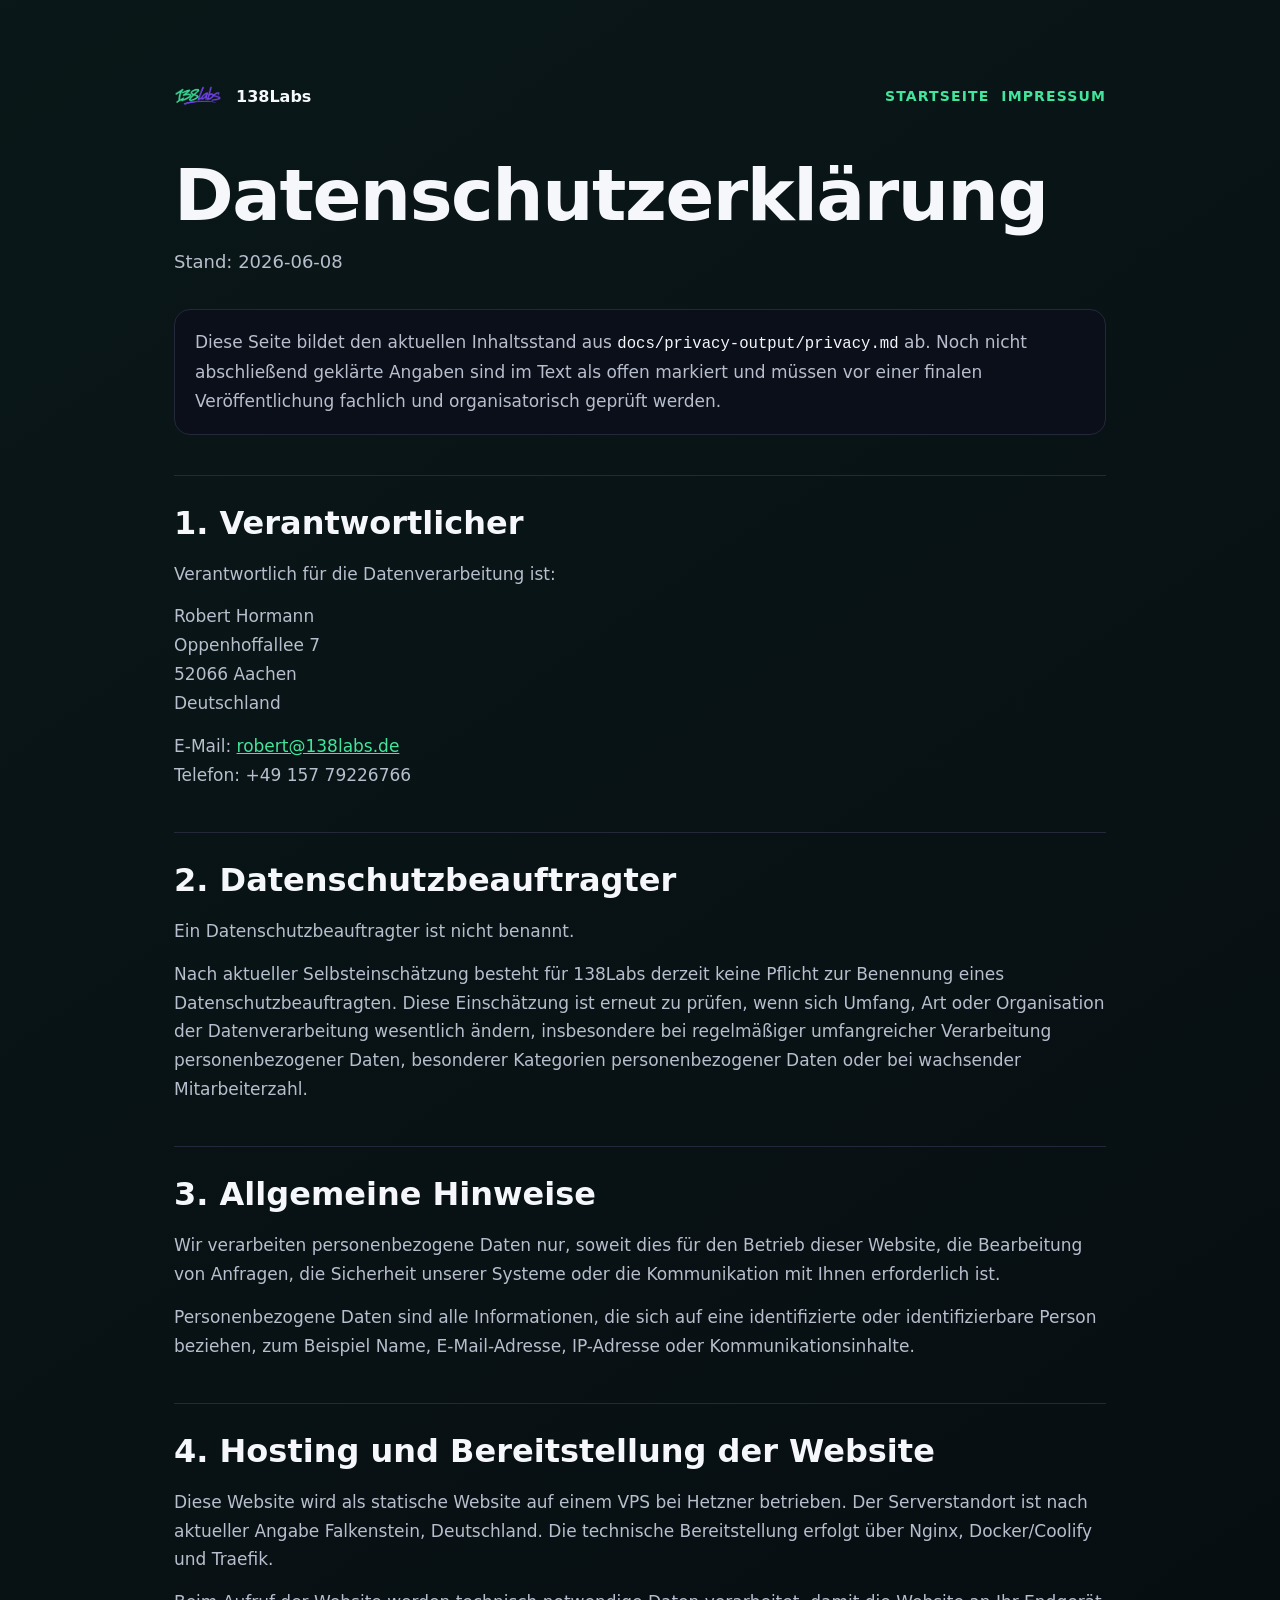
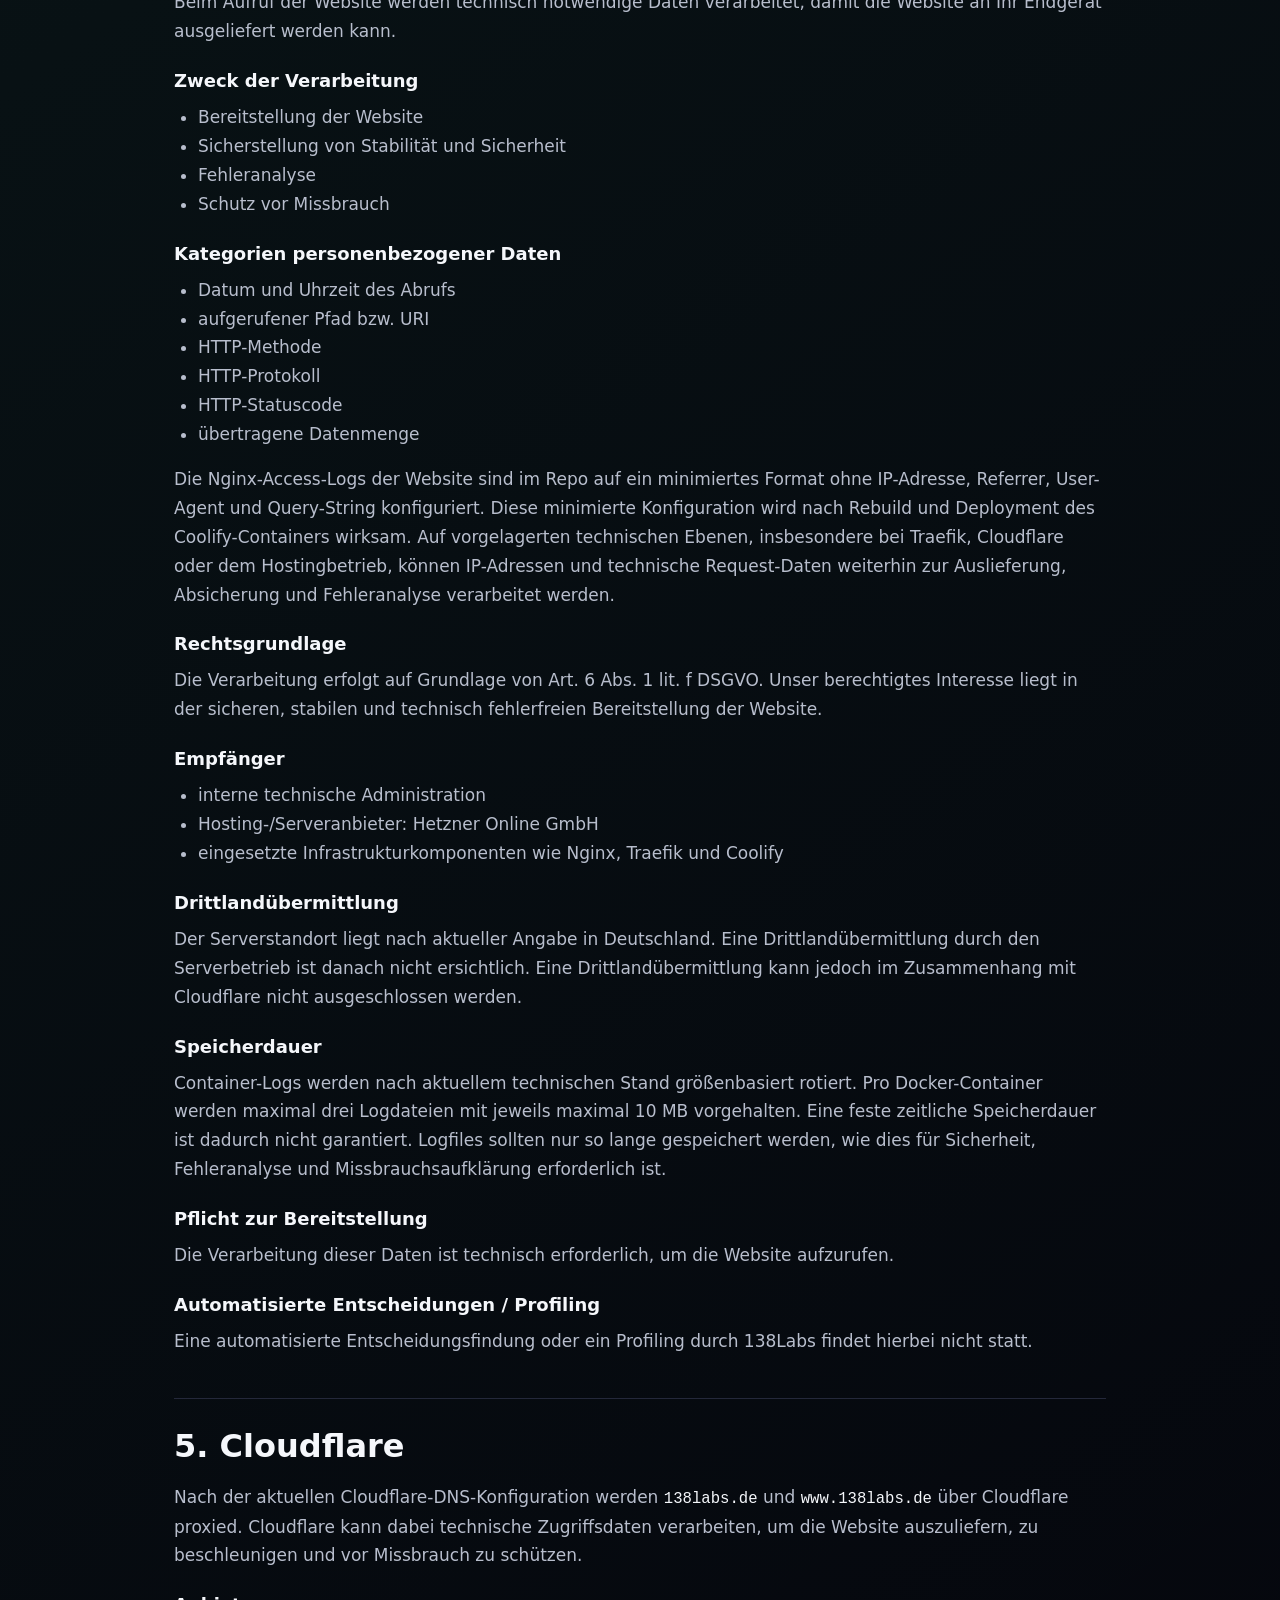
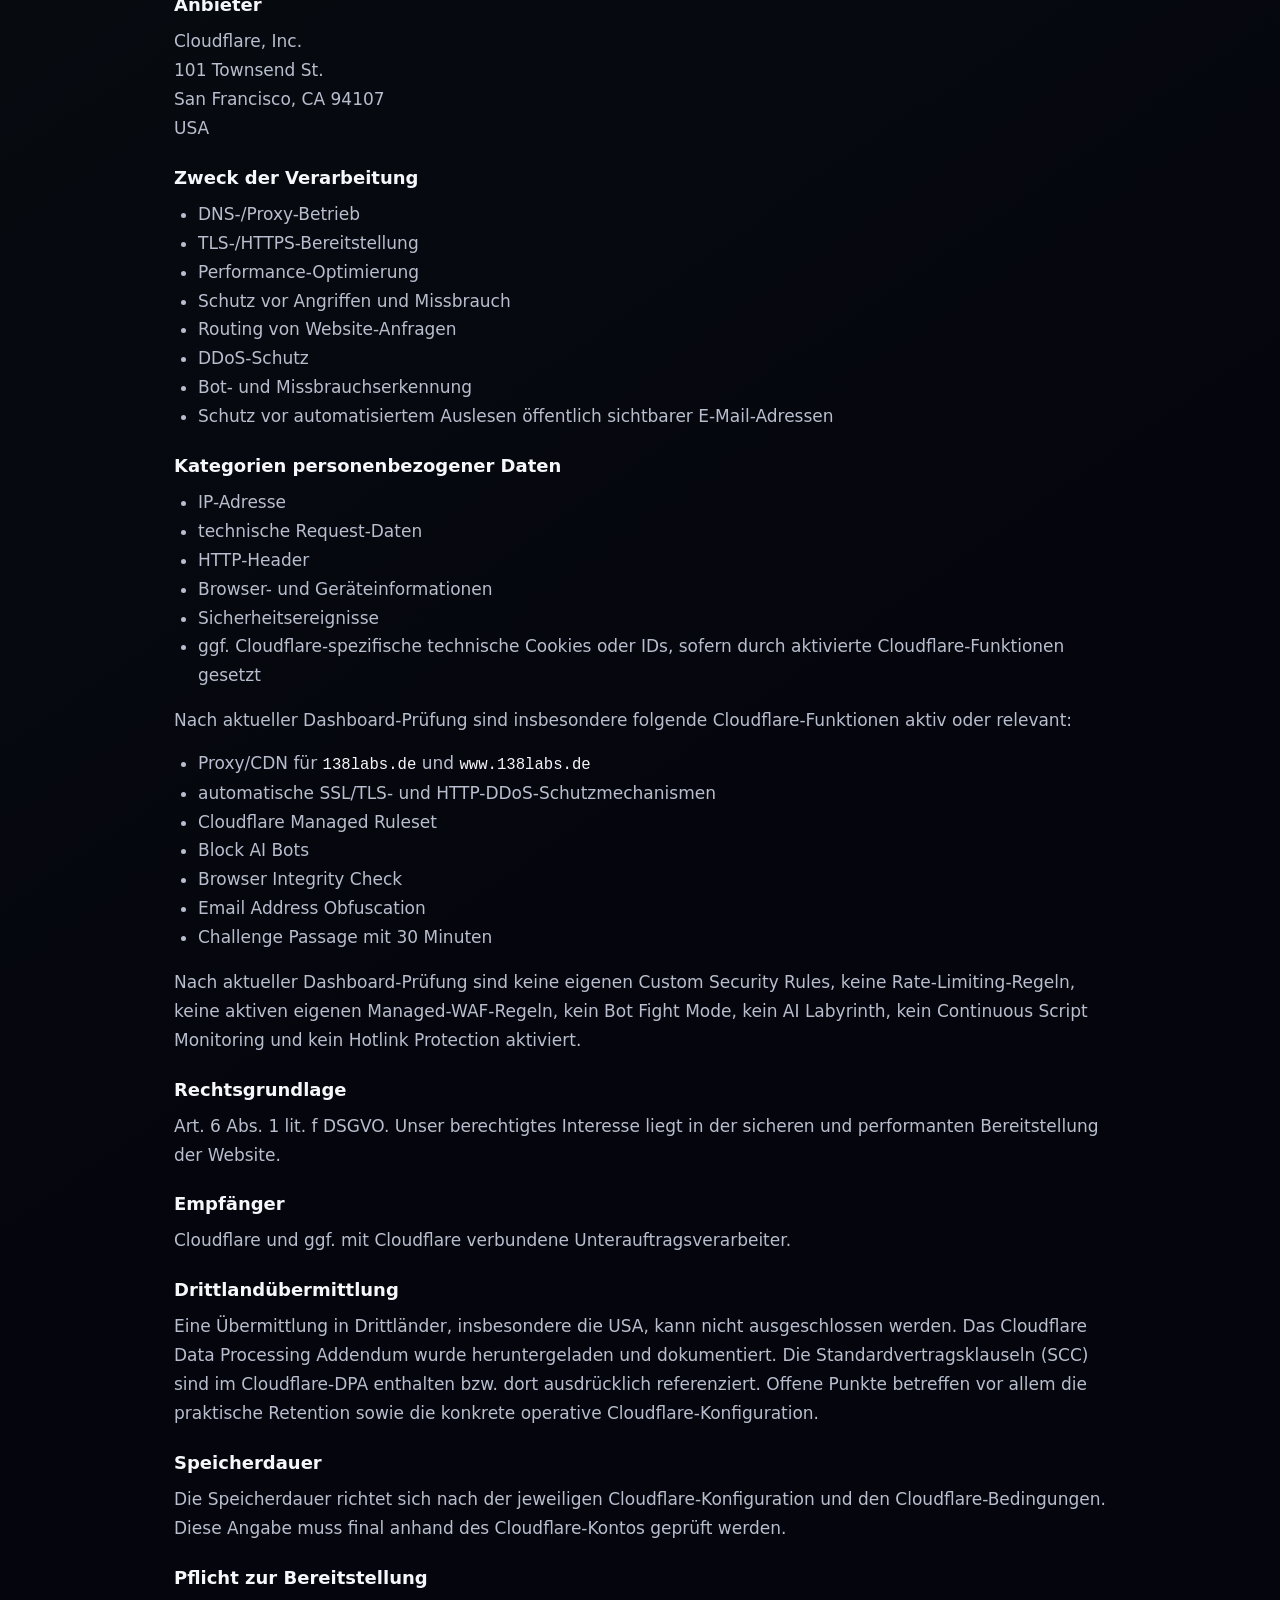
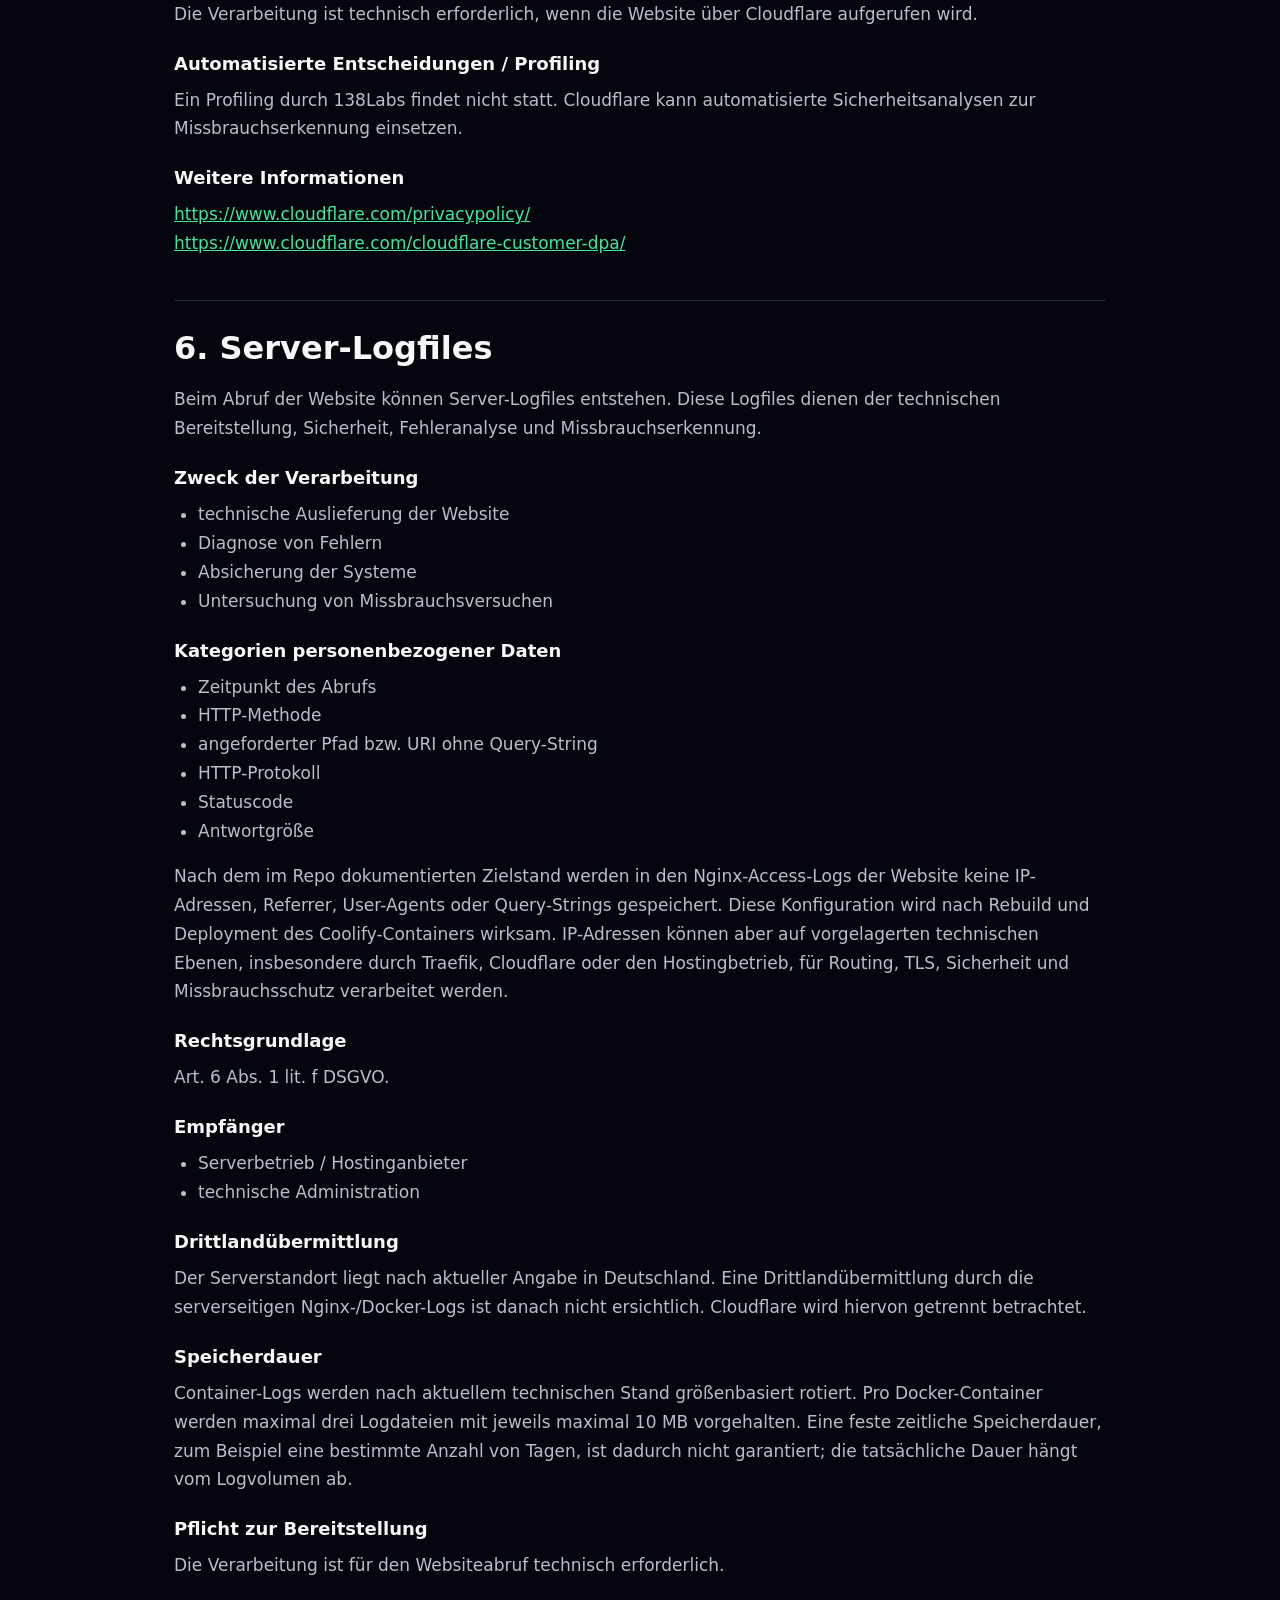
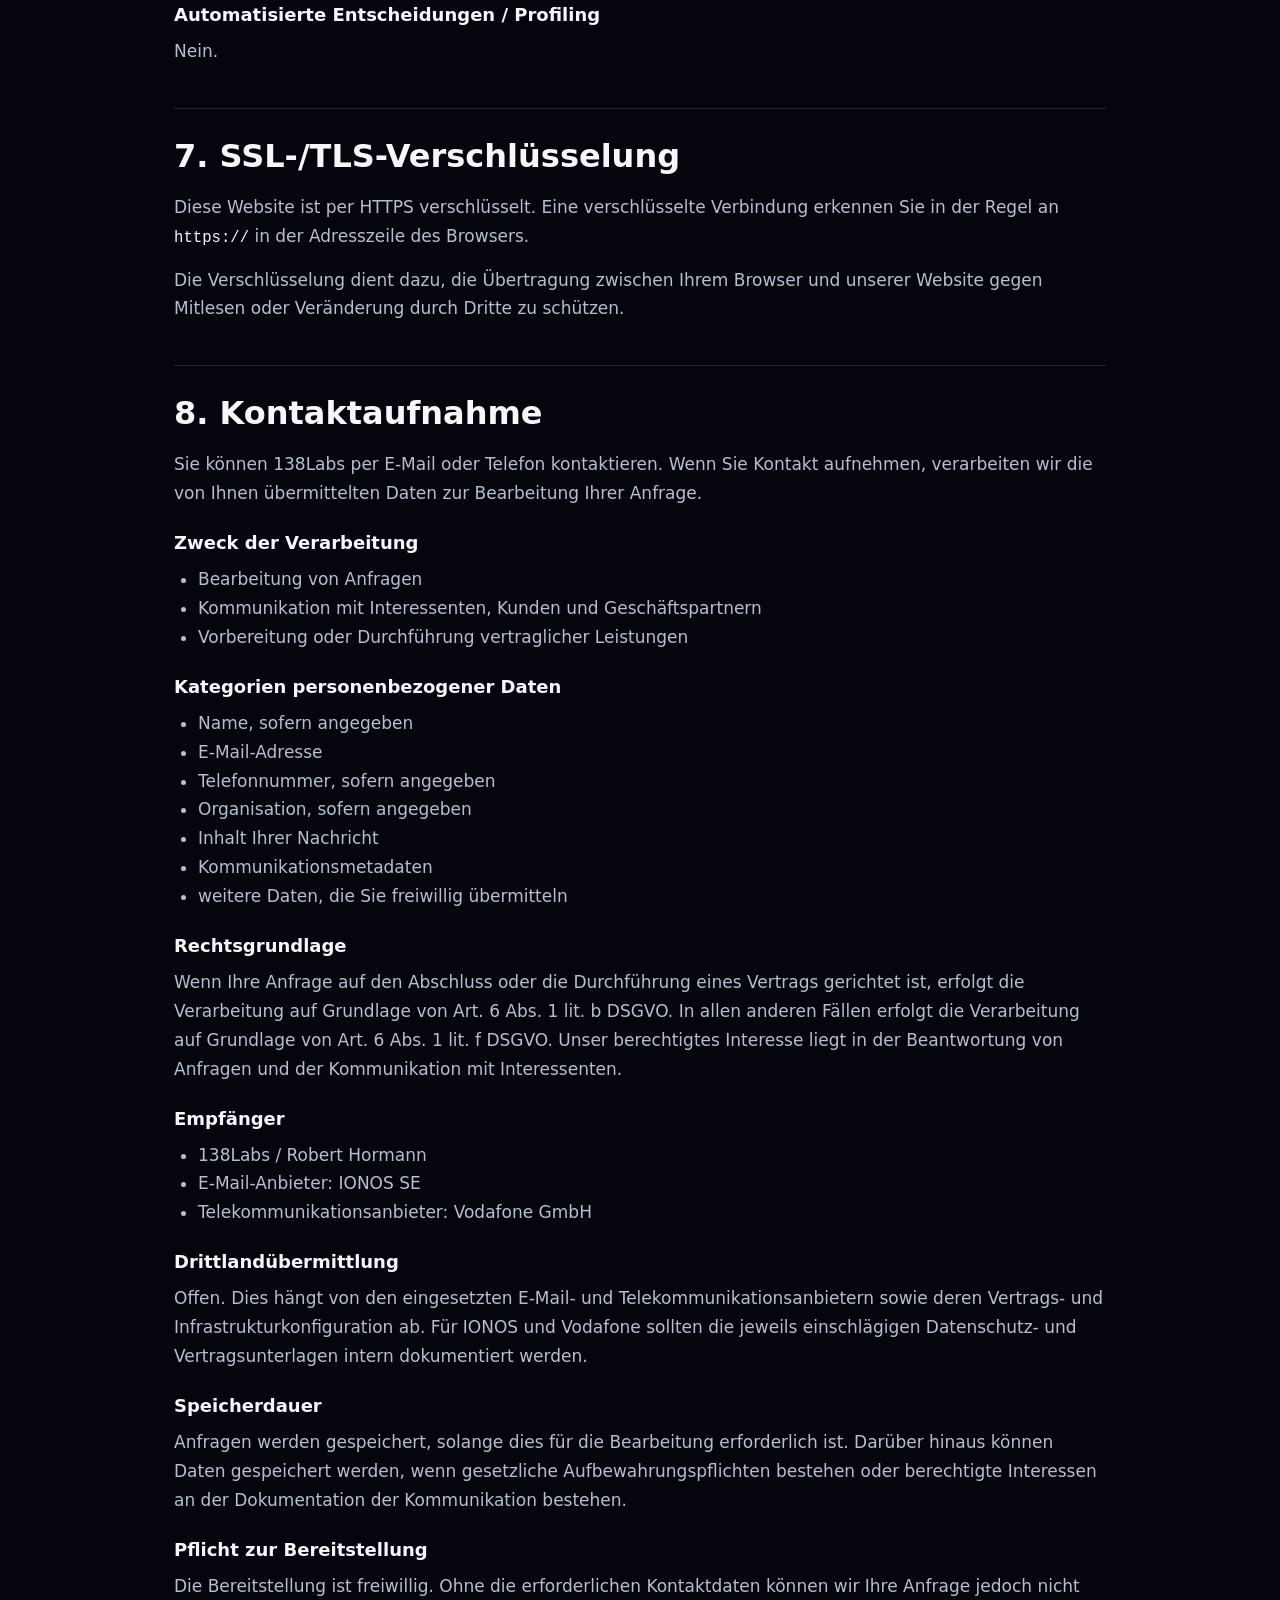
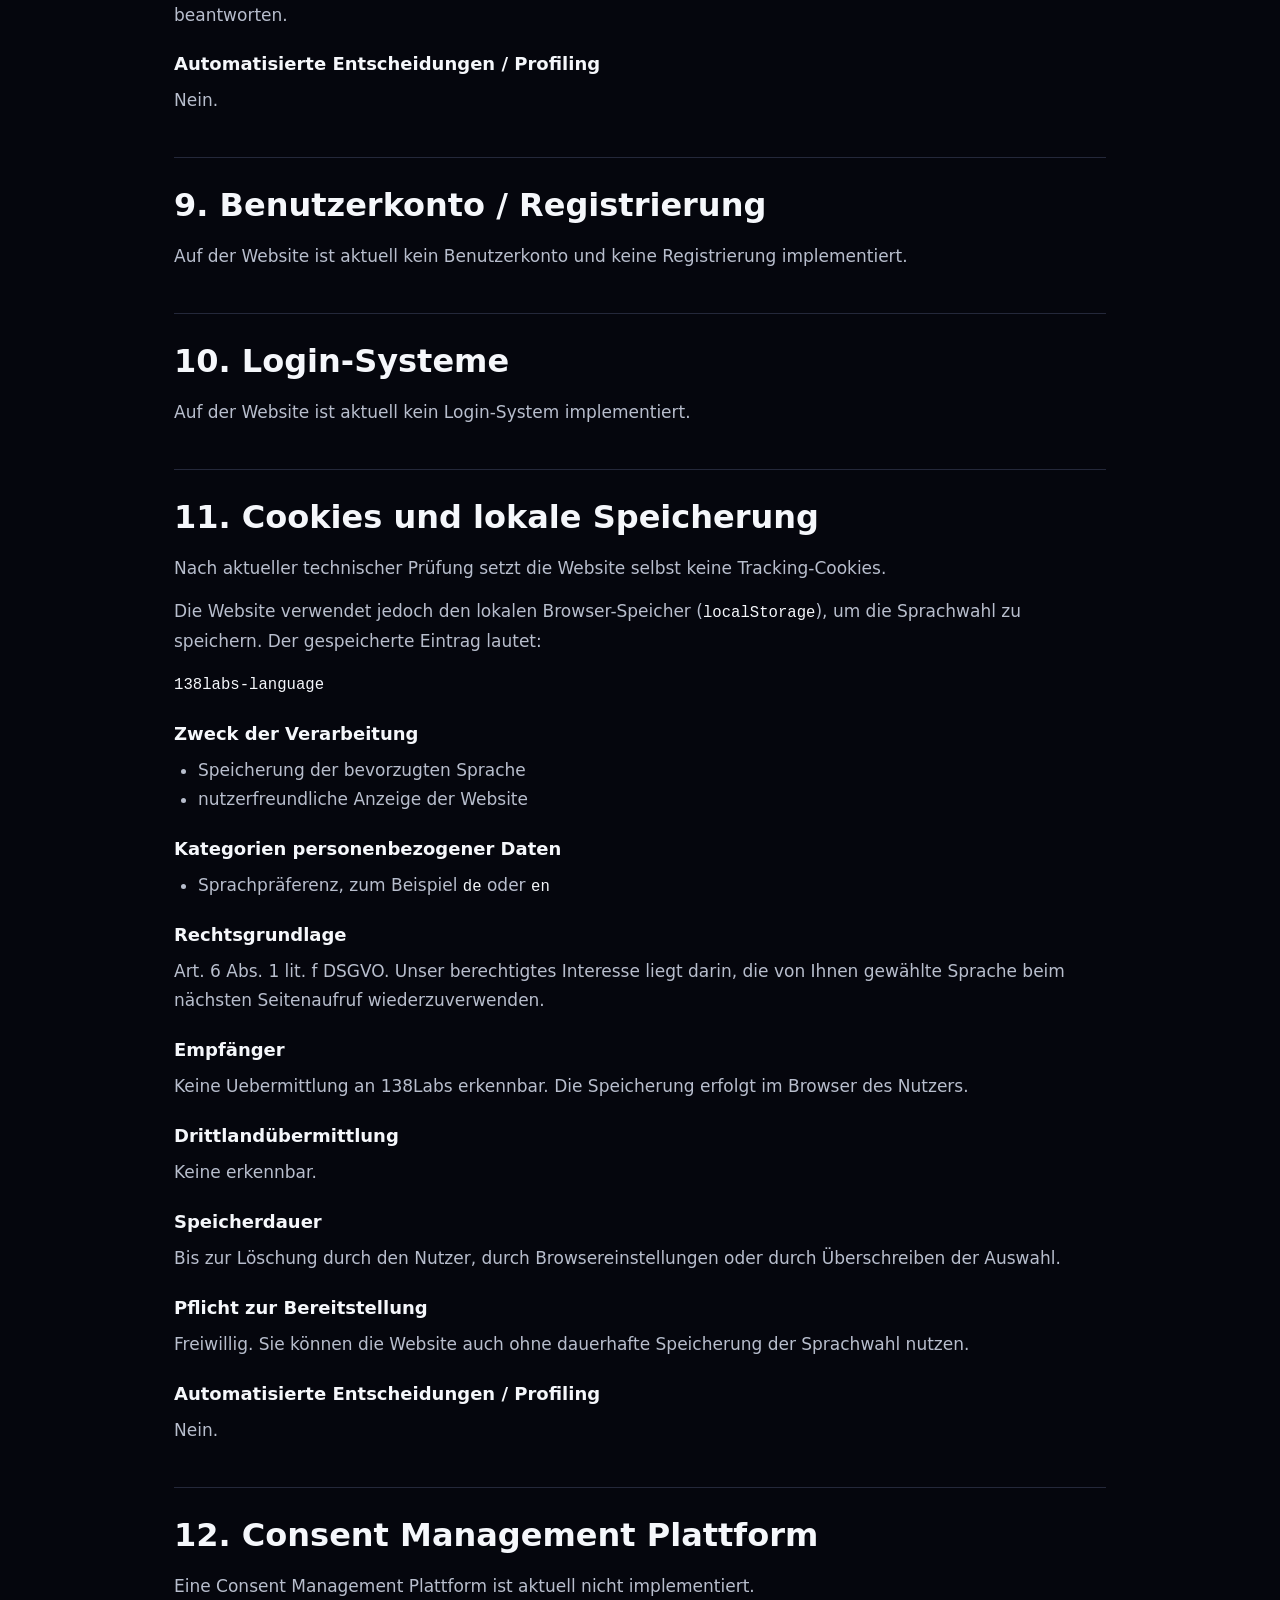
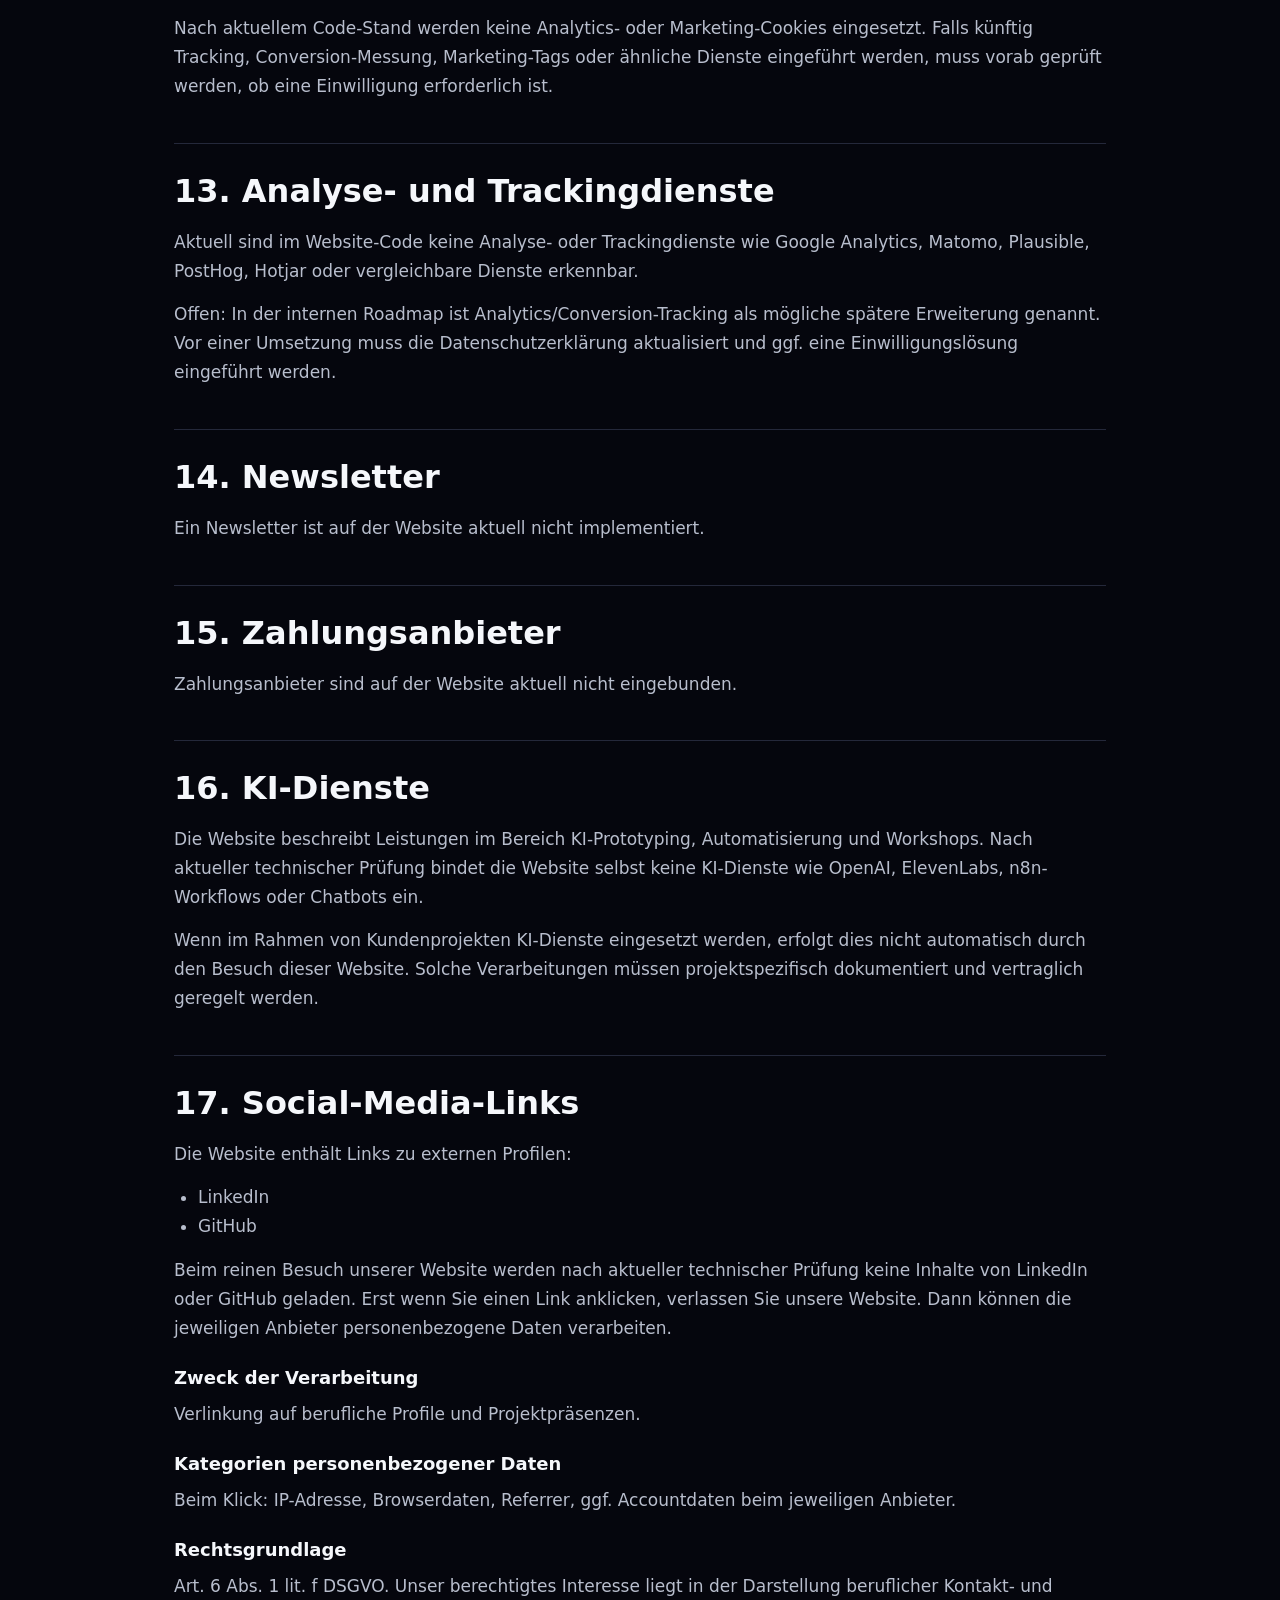
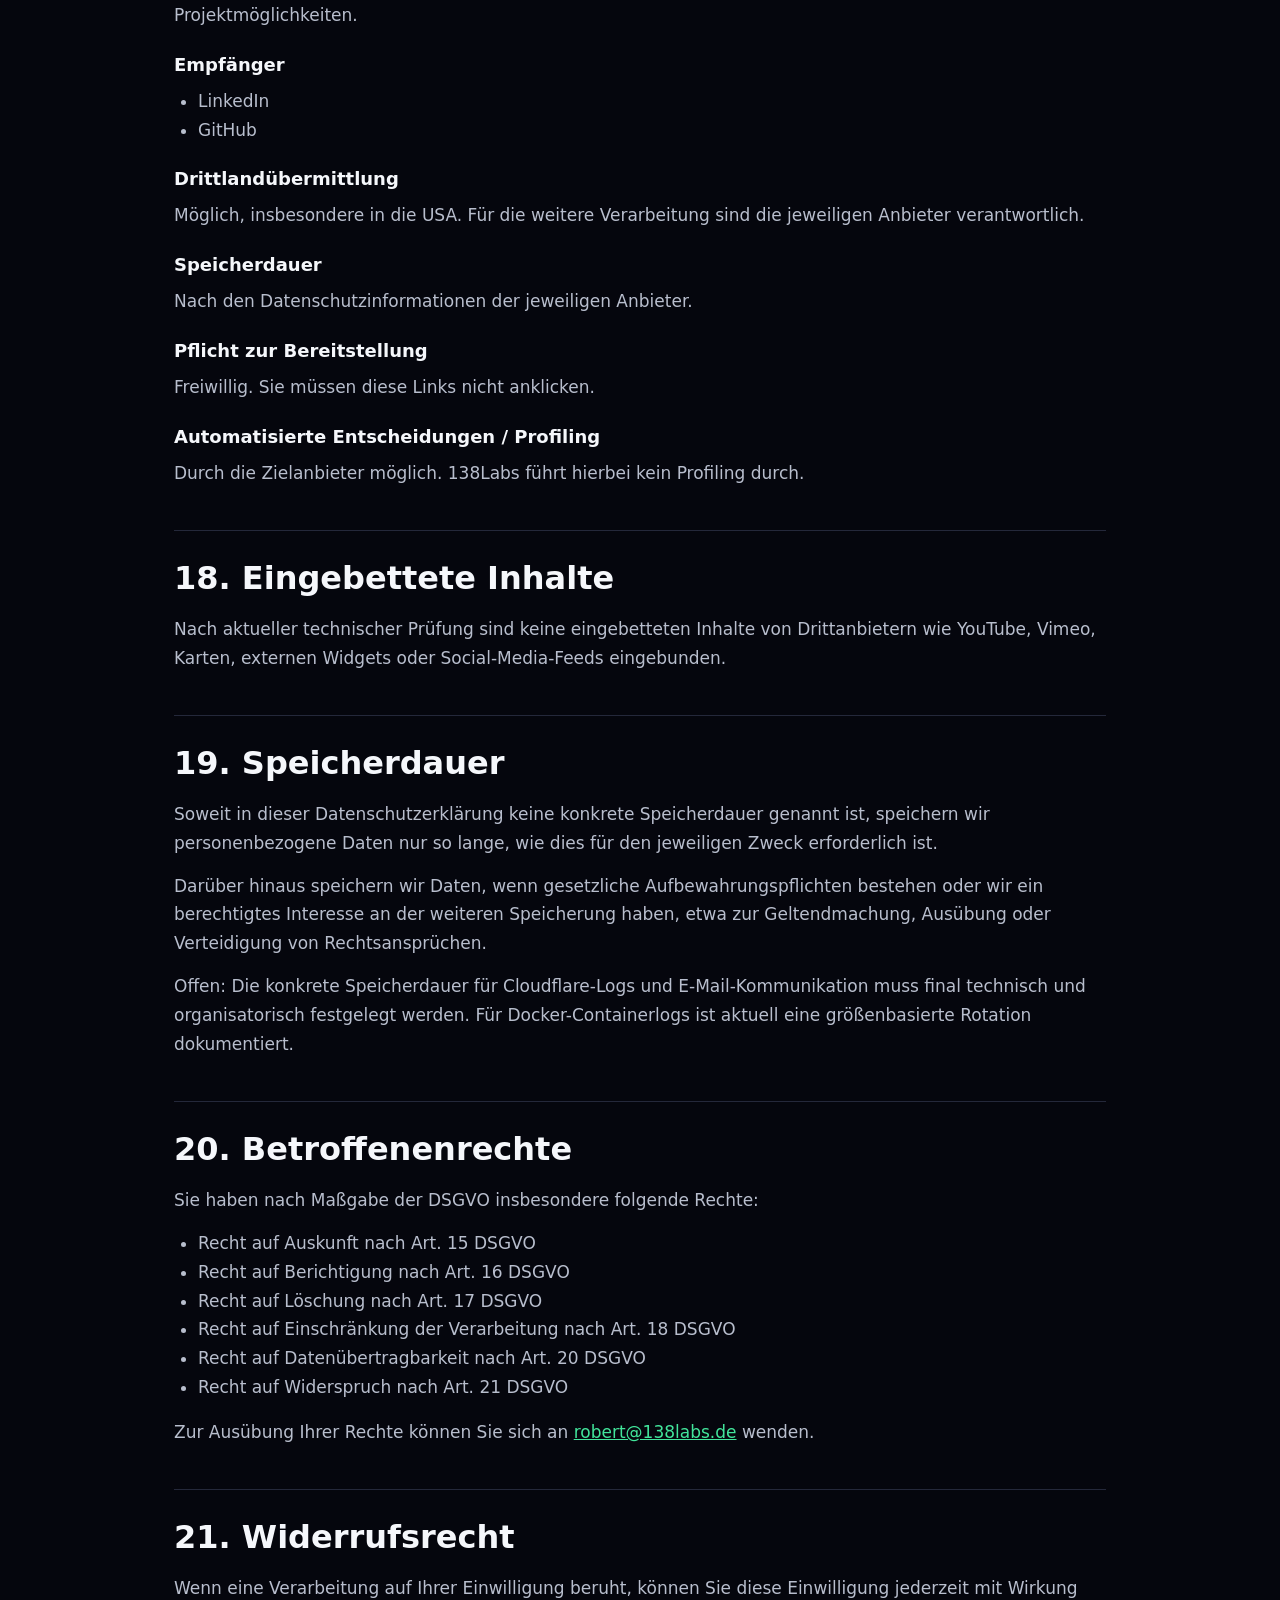
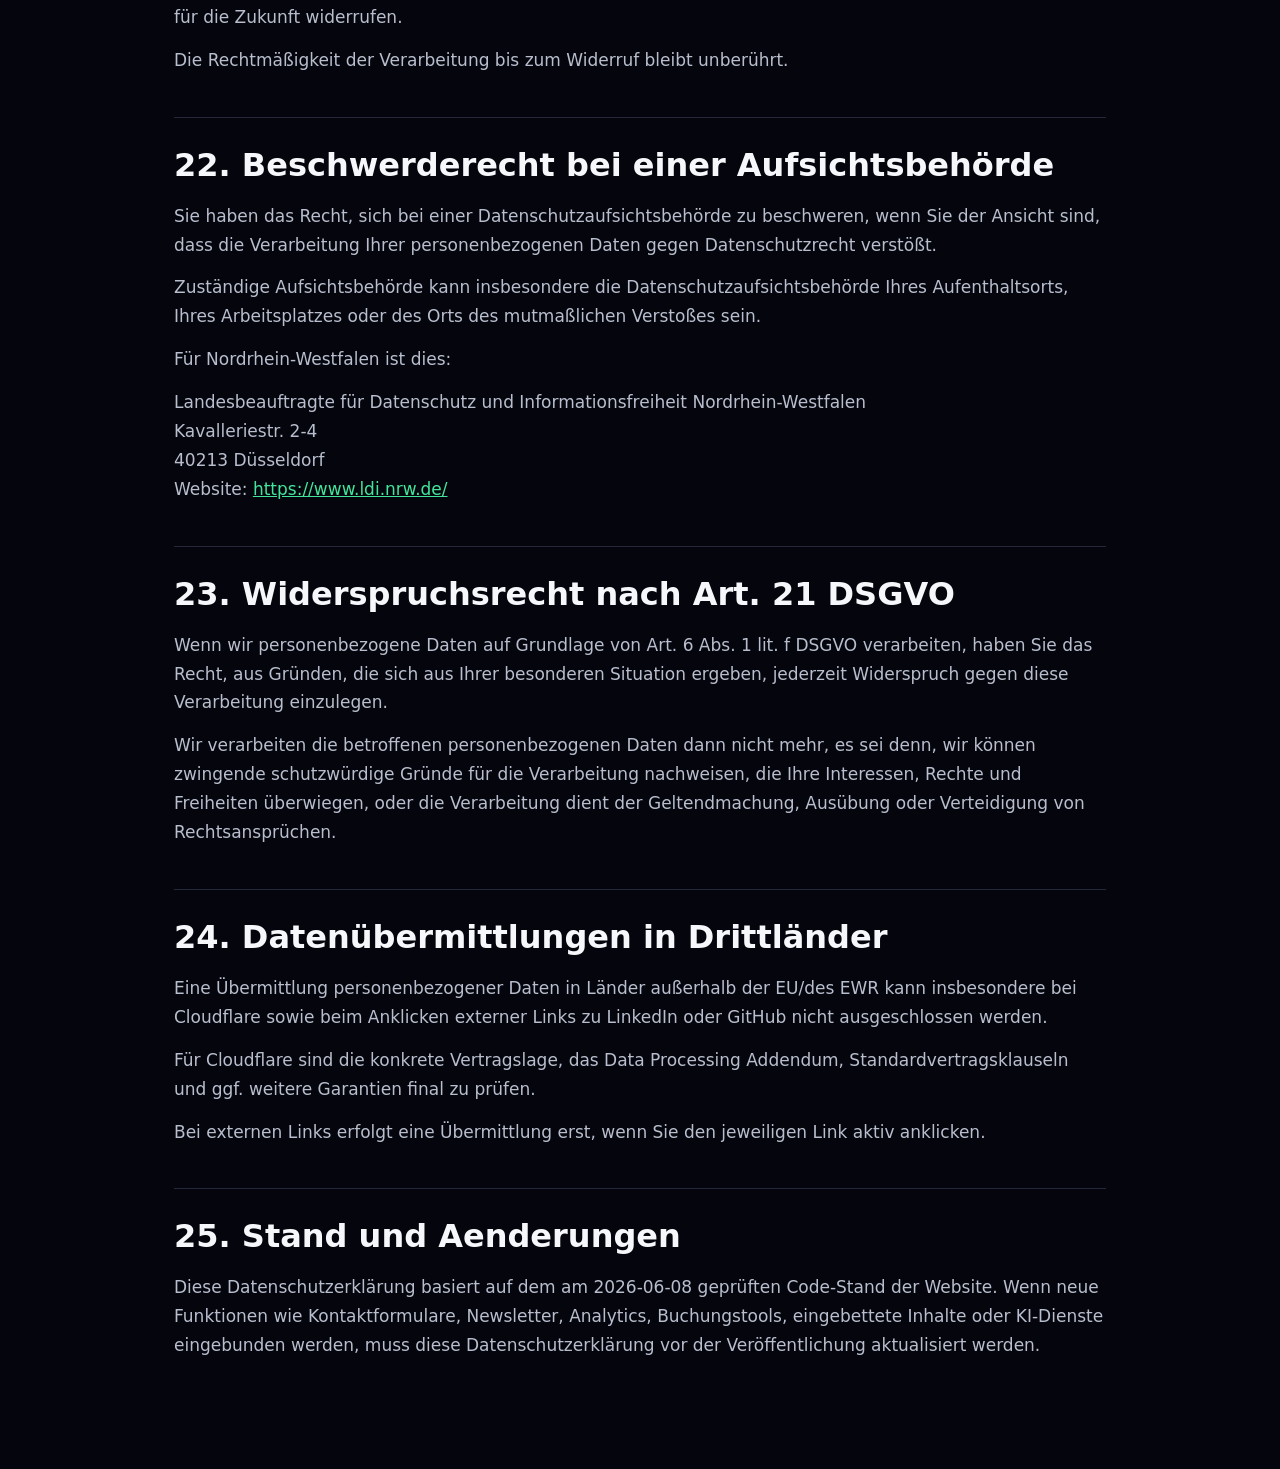
==== commit 34c3ffca: "Document Cloudflare DPA and contact providers" ====
--- a/datenschutz.html
+++ b/datenschutz.html
@@ -335,8 +335,10 @@
       <h3>Drittlandübermittlung</h3>
       <p>
         Eine Übermittlung in Drittländer, insbesondere die USA, kann nicht ausgeschlossen werden.
-        Cloudflare stellt nach eigenen Angaben ein Data Processing Addendum und Standardvertragsklauseln bereit.
-        Die konkrete vertragliche Einbindung ist final zu prüfen.
+        Das Cloudflare Data Processing Addendum wurde heruntergeladen und dokumentiert.
+        Die Standardvertragsklauseln (SCC) sind im Cloudflare-DPA enthalten bzw. dort ausdrücklich
+        referenziert. Offene Punkte betreffen vor allem die praktische Retention sowie die konkrete
+        operative Cloudflare-Konfiguration.
       </p>
       <h3>Speicherdauer</h3>
       <p>
@@ -457,12 +459,13 @@
       <ul>
         <li>138Labs / Robert Hormann</li>
         <li>E-Mail-Anbieter: IONOS SE</li>
-        <li>Telekommunikationsanbieter: offen, bitte final ergänzen</li>
+        <li>Telekommunikationsanbieter: Vodafone GmbH</li>
       </ul>
       <h3>Drittlandübermittlung</h3>
       <p>
         Offen. Dies hängt von den eingesetzten E-Mail- und Telekommunikationsanbietern sowie deren
-        Vertrags- und Infrastrukturkonfiguration ab.
+        Vertrags- und Infrastrukturkonfiguration ab. Für IONOS und Vodafone sollten die jeweils
+        einschlägigen Datenschutz- und Vertragsunterlagen intern dokumentiert werden.
       </p>
       <h3>Speicherdauer</h3>
       <p>
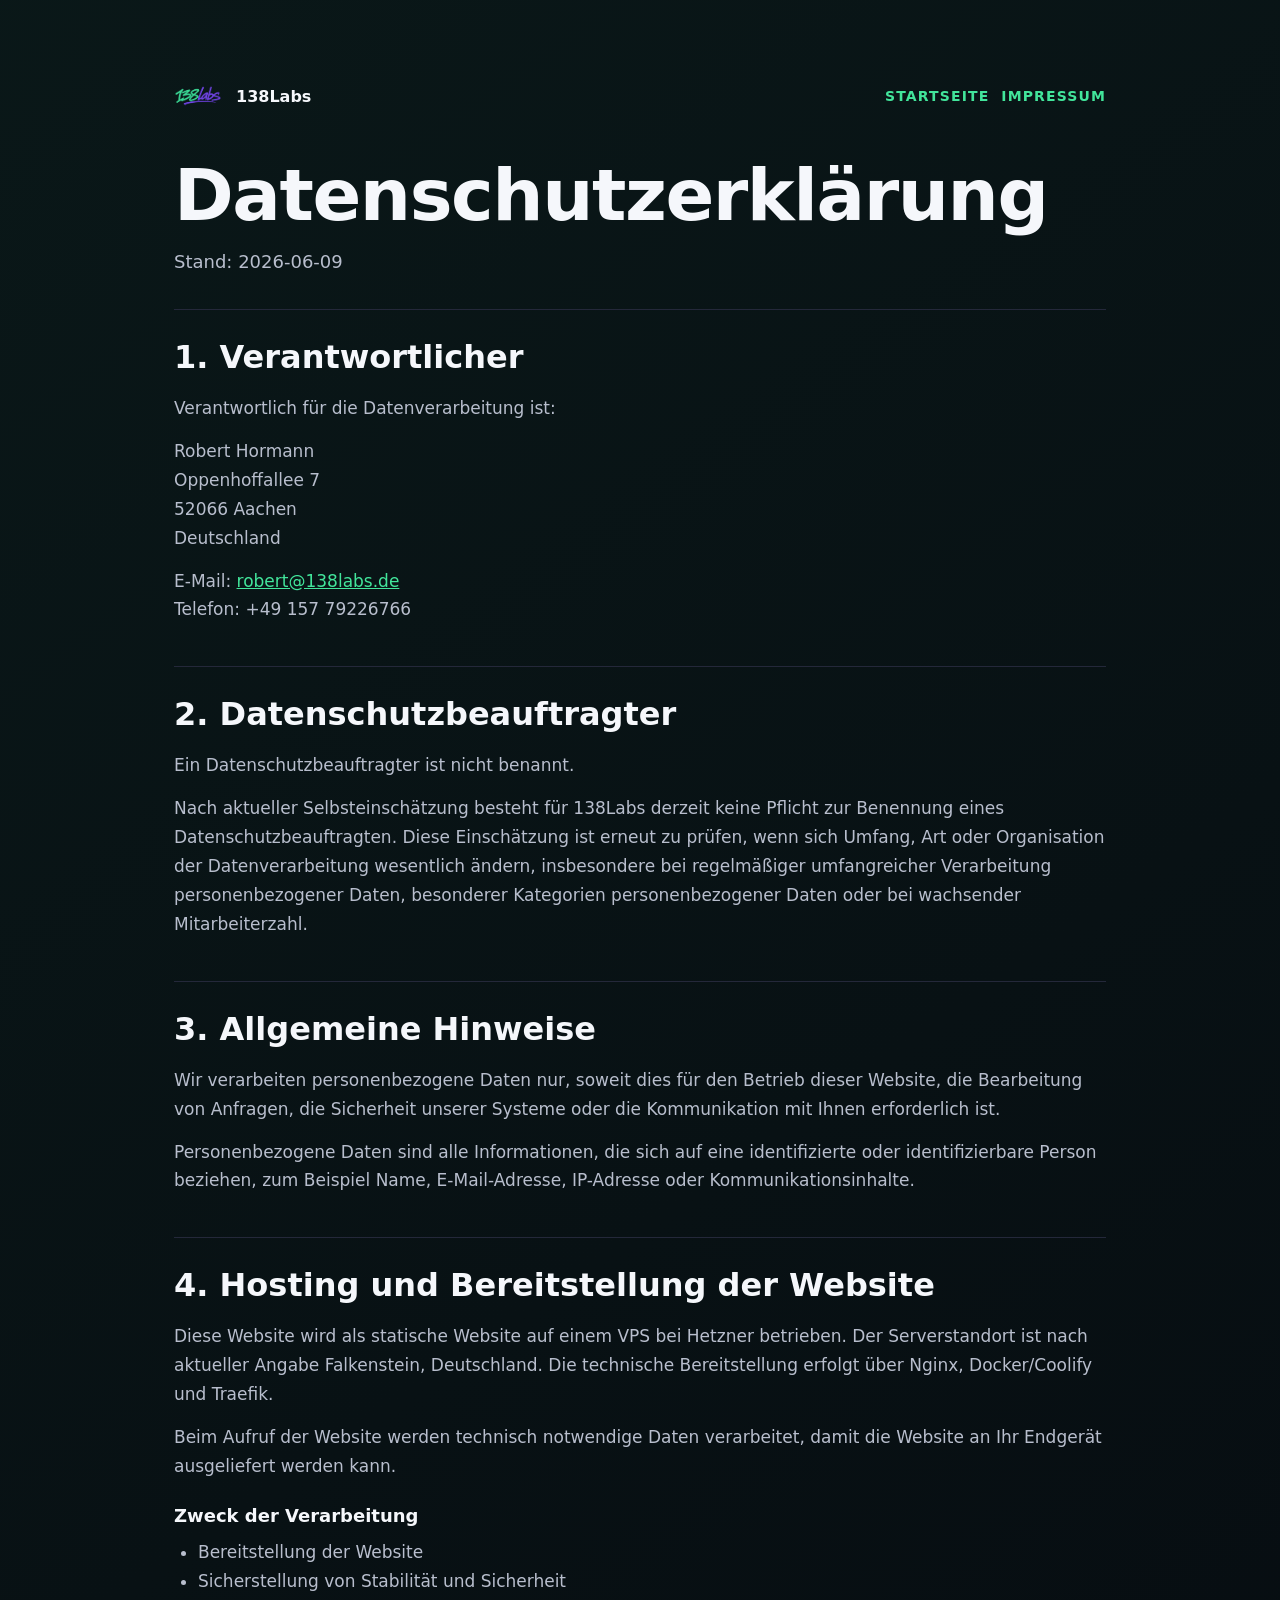
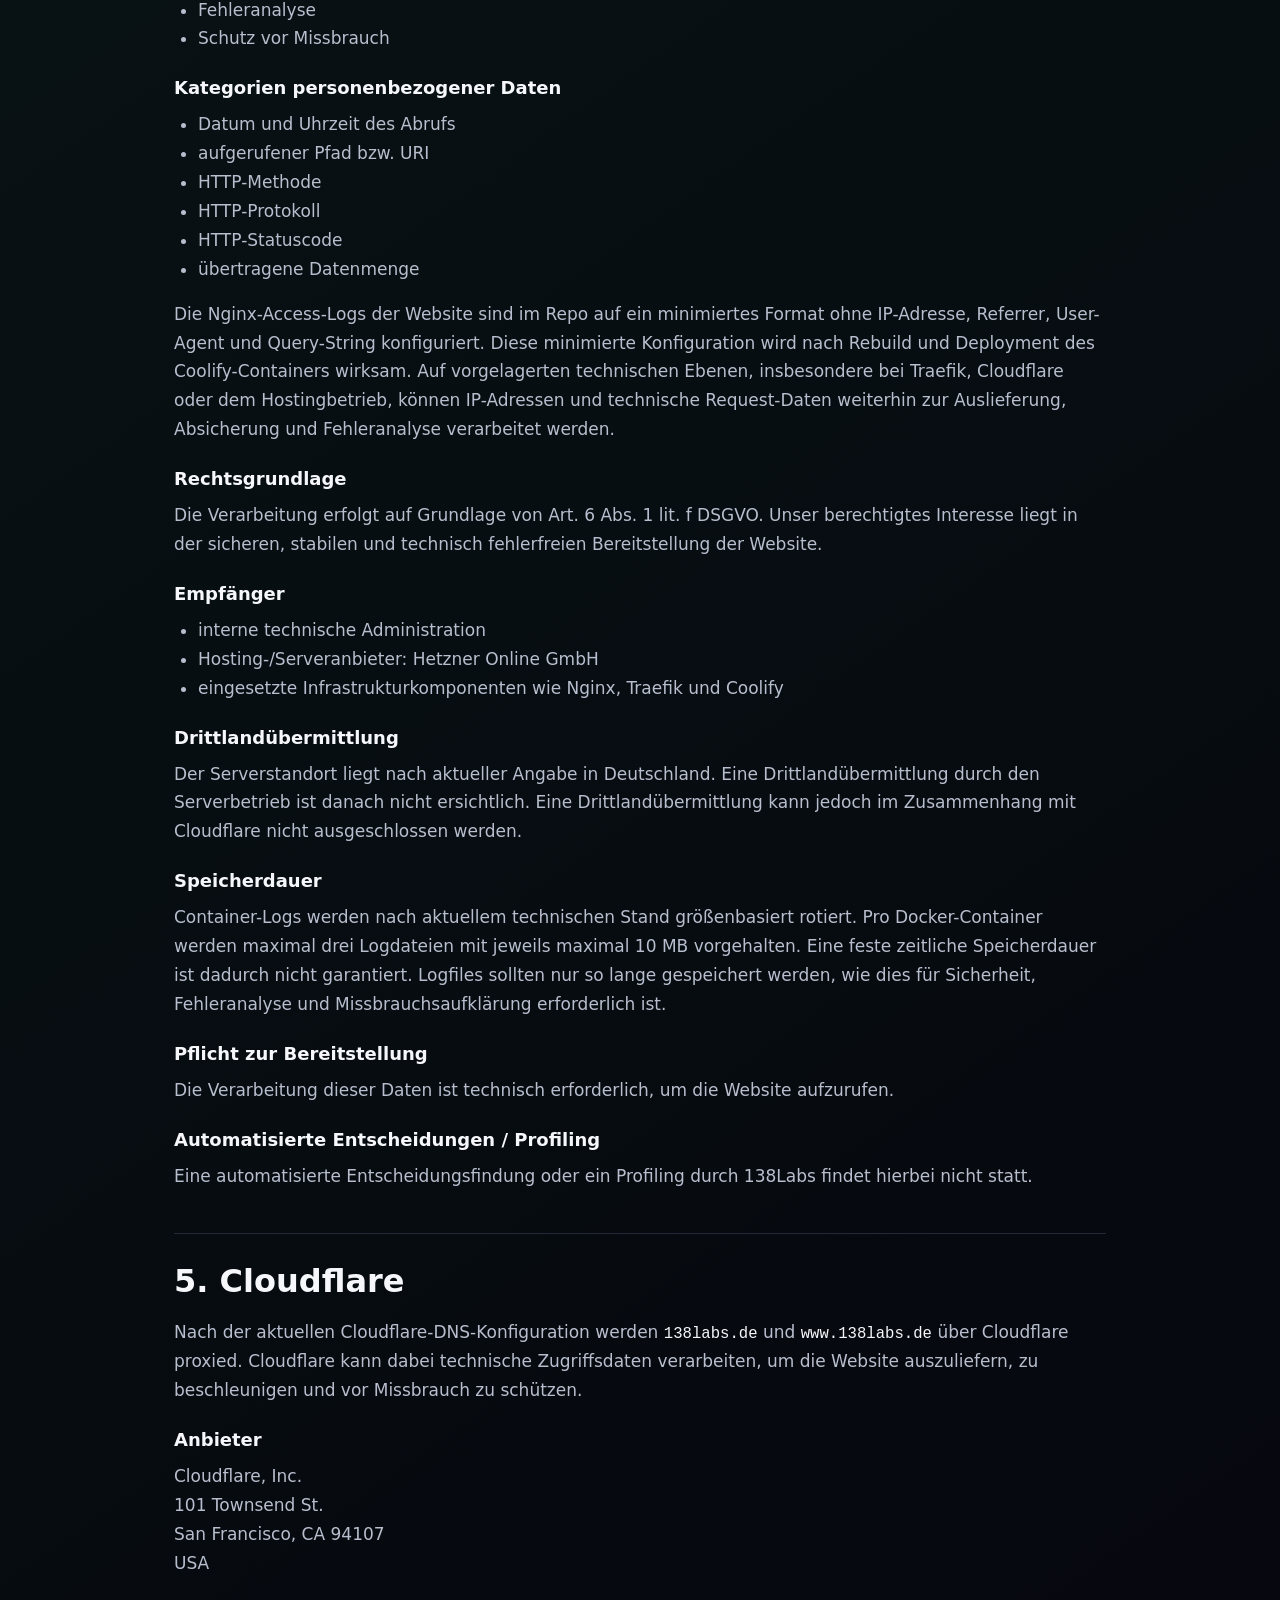
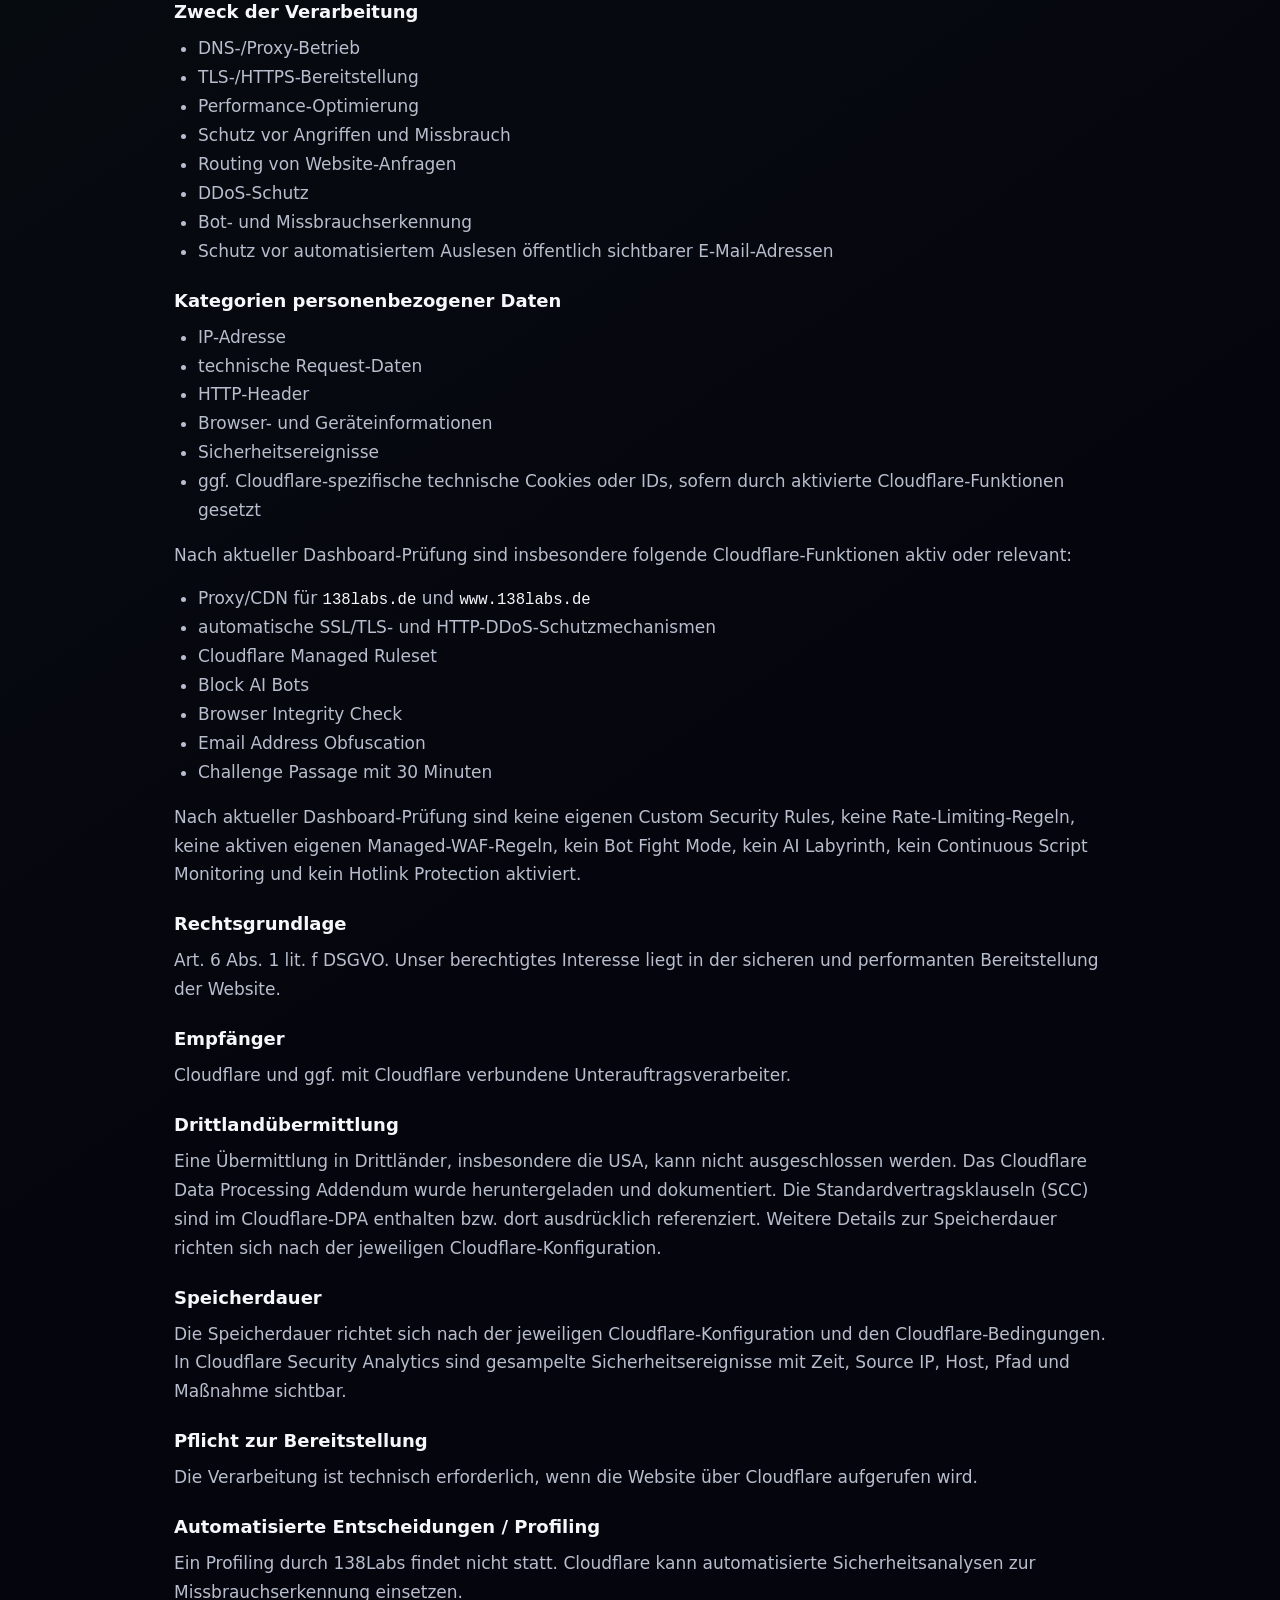
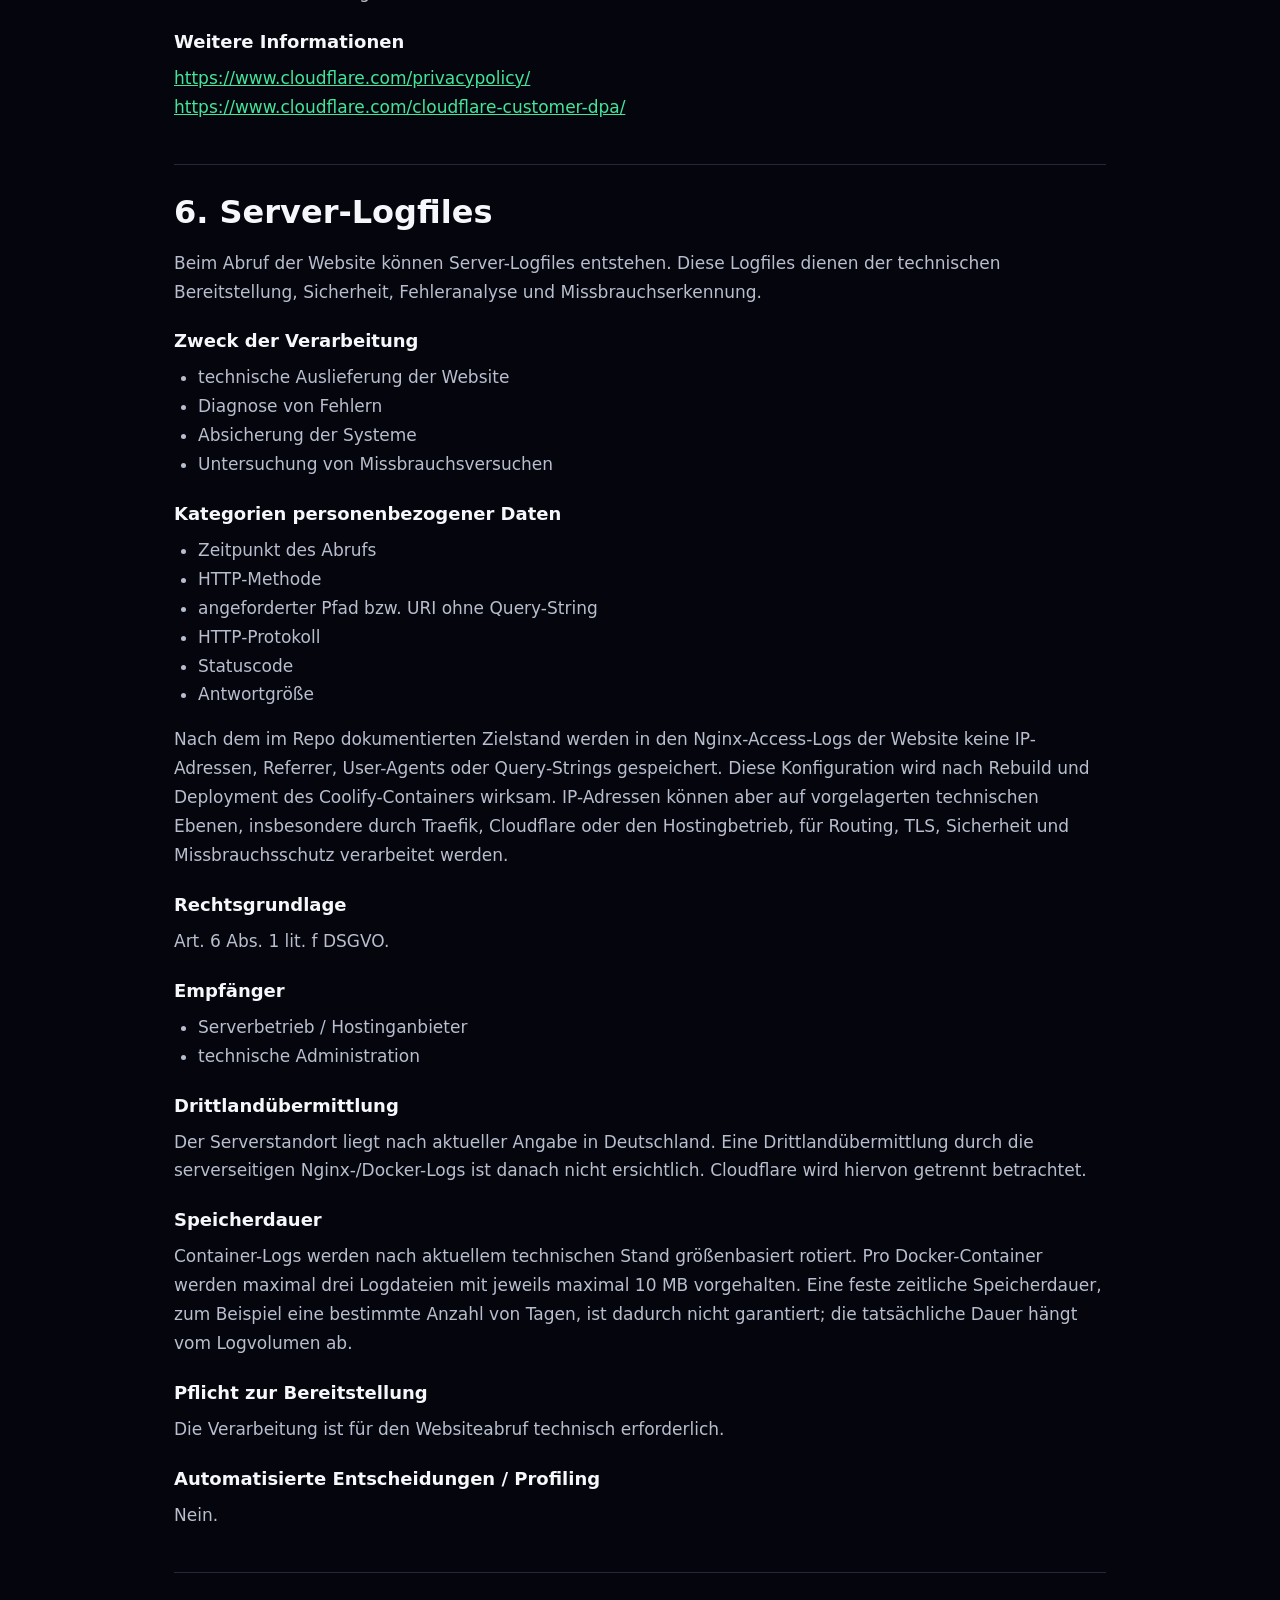
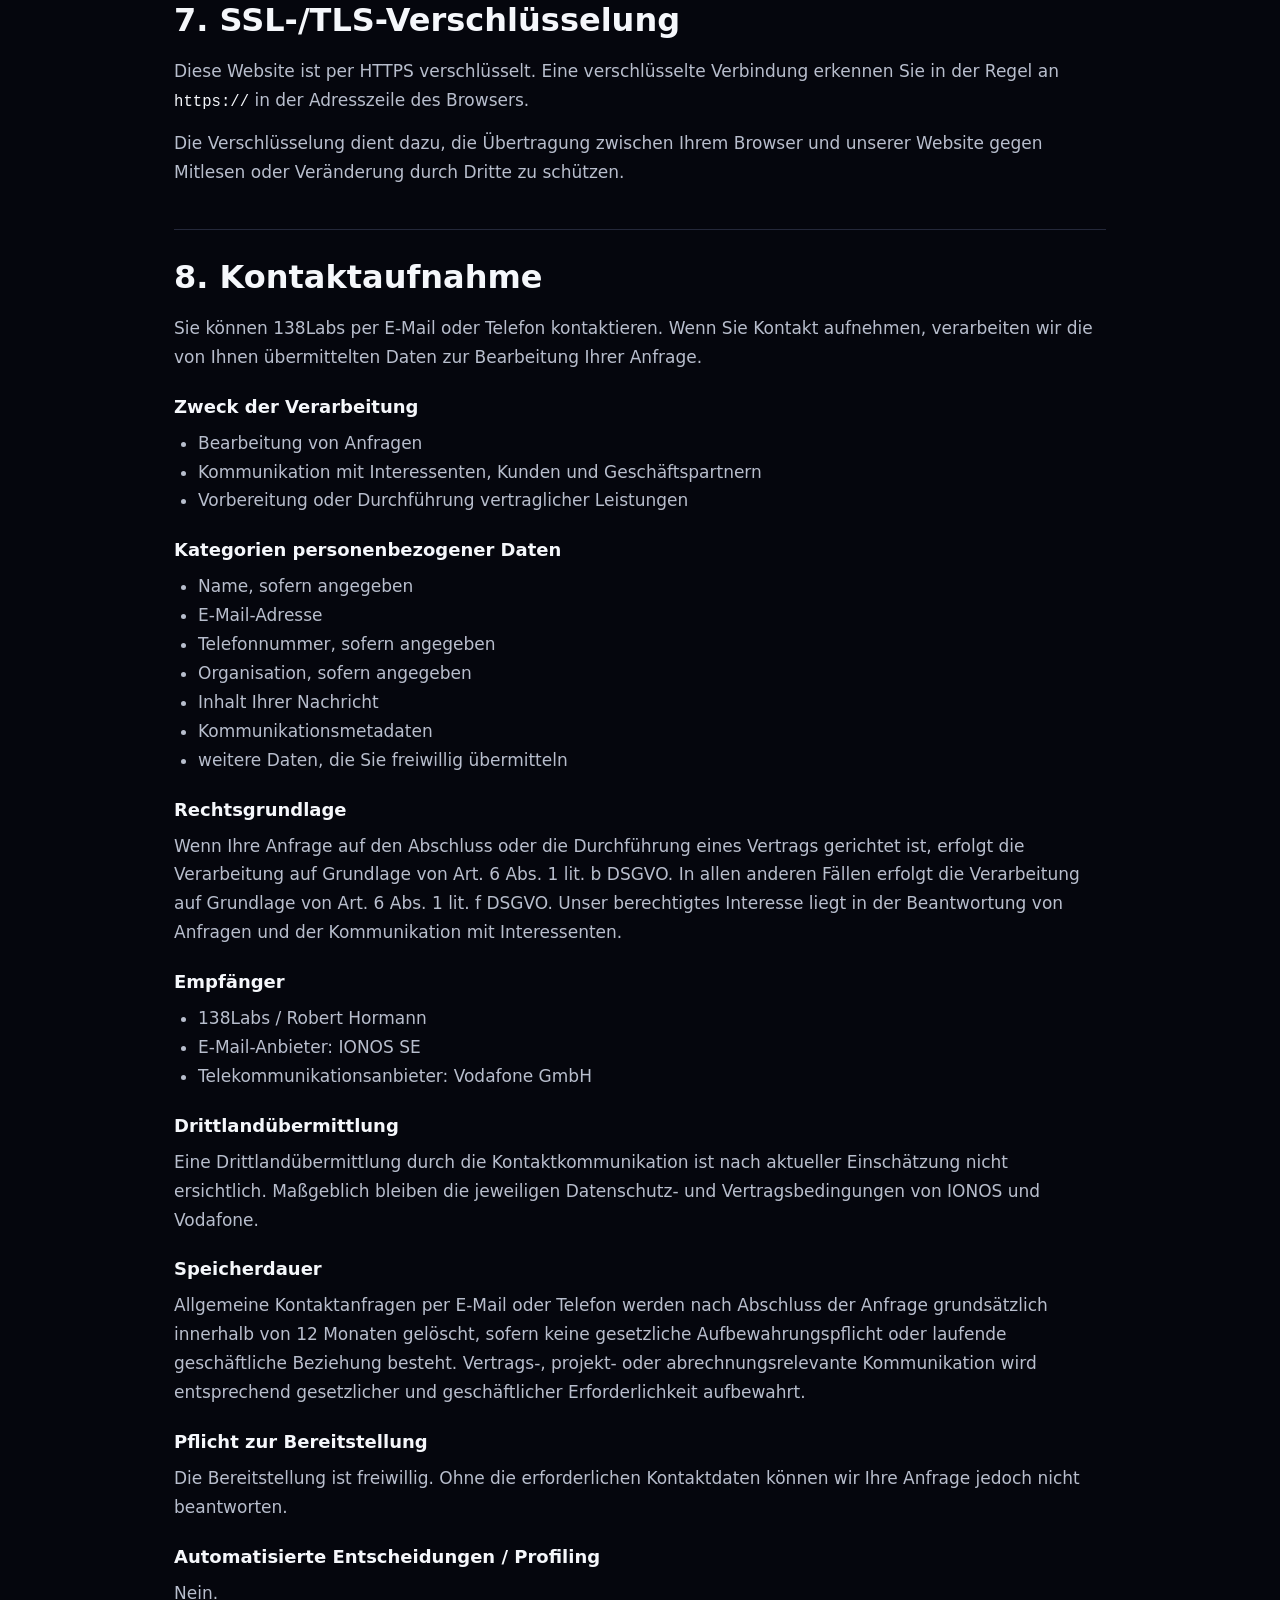
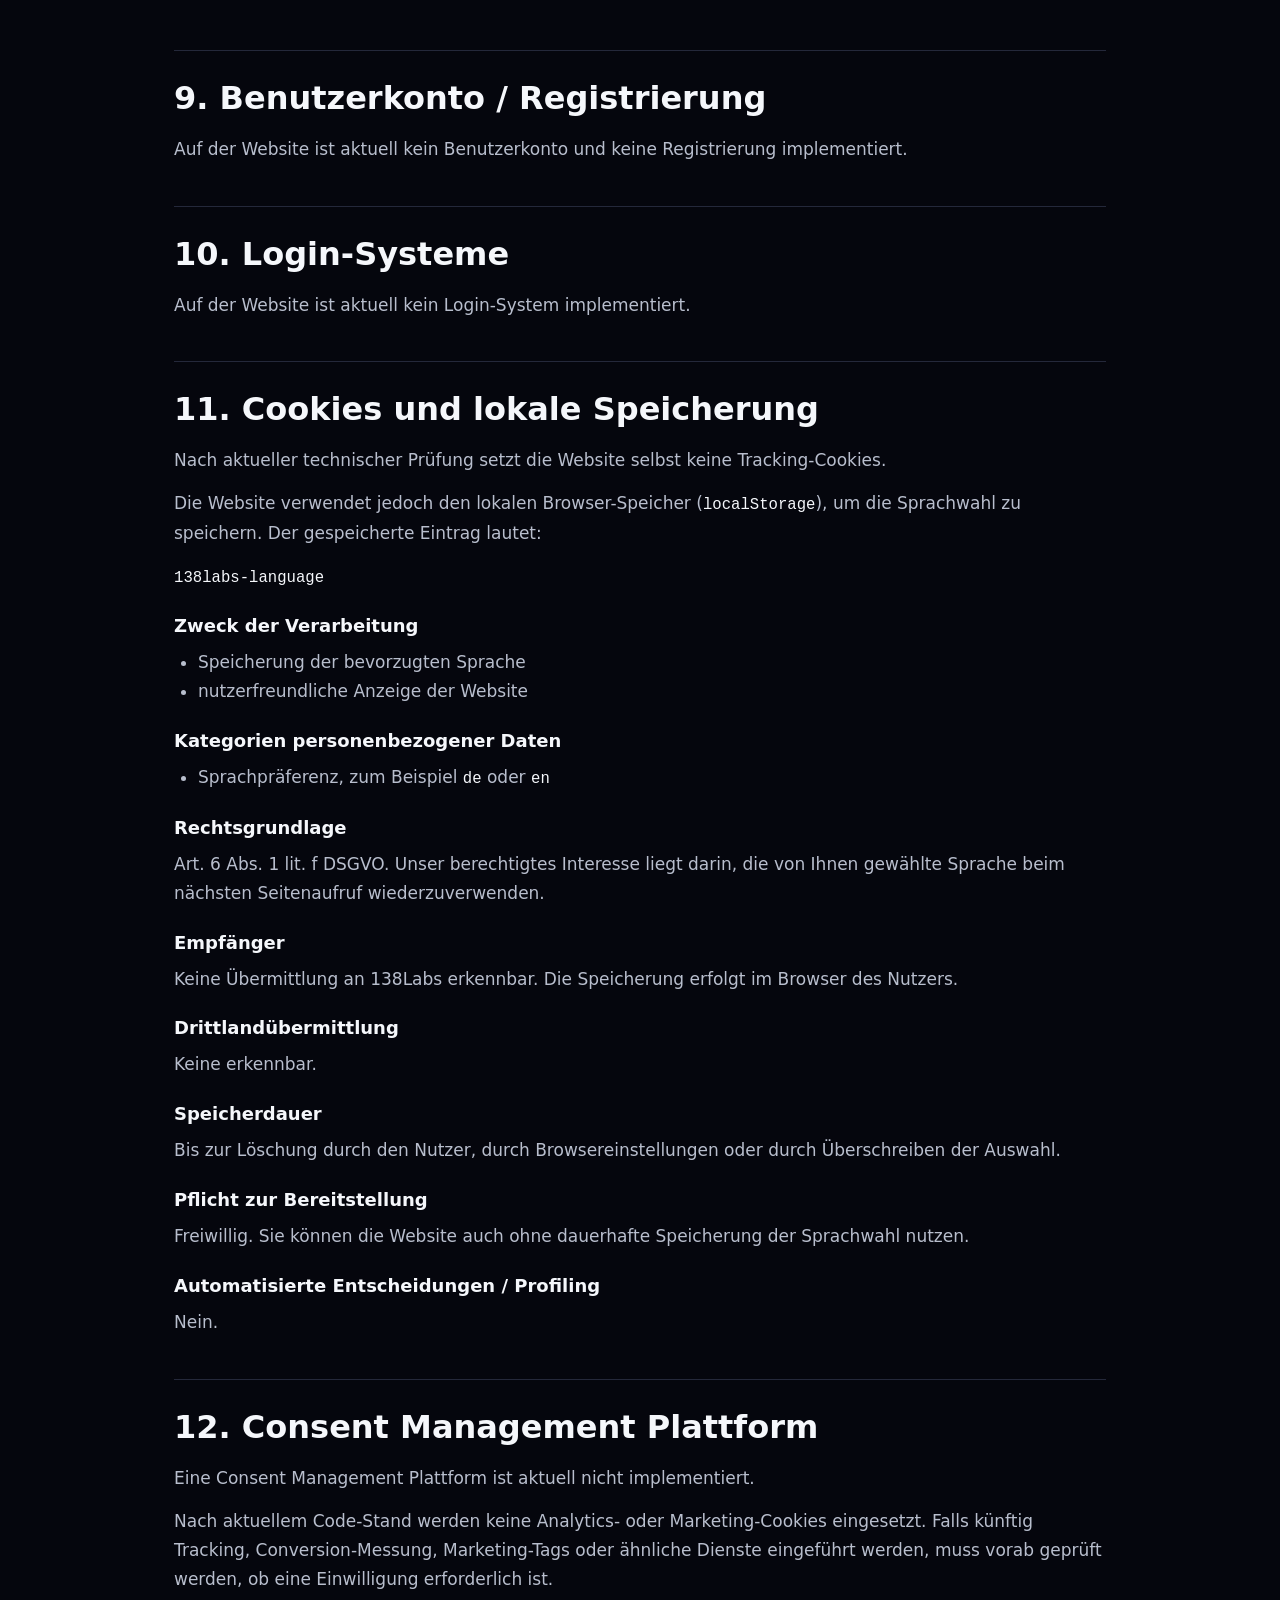
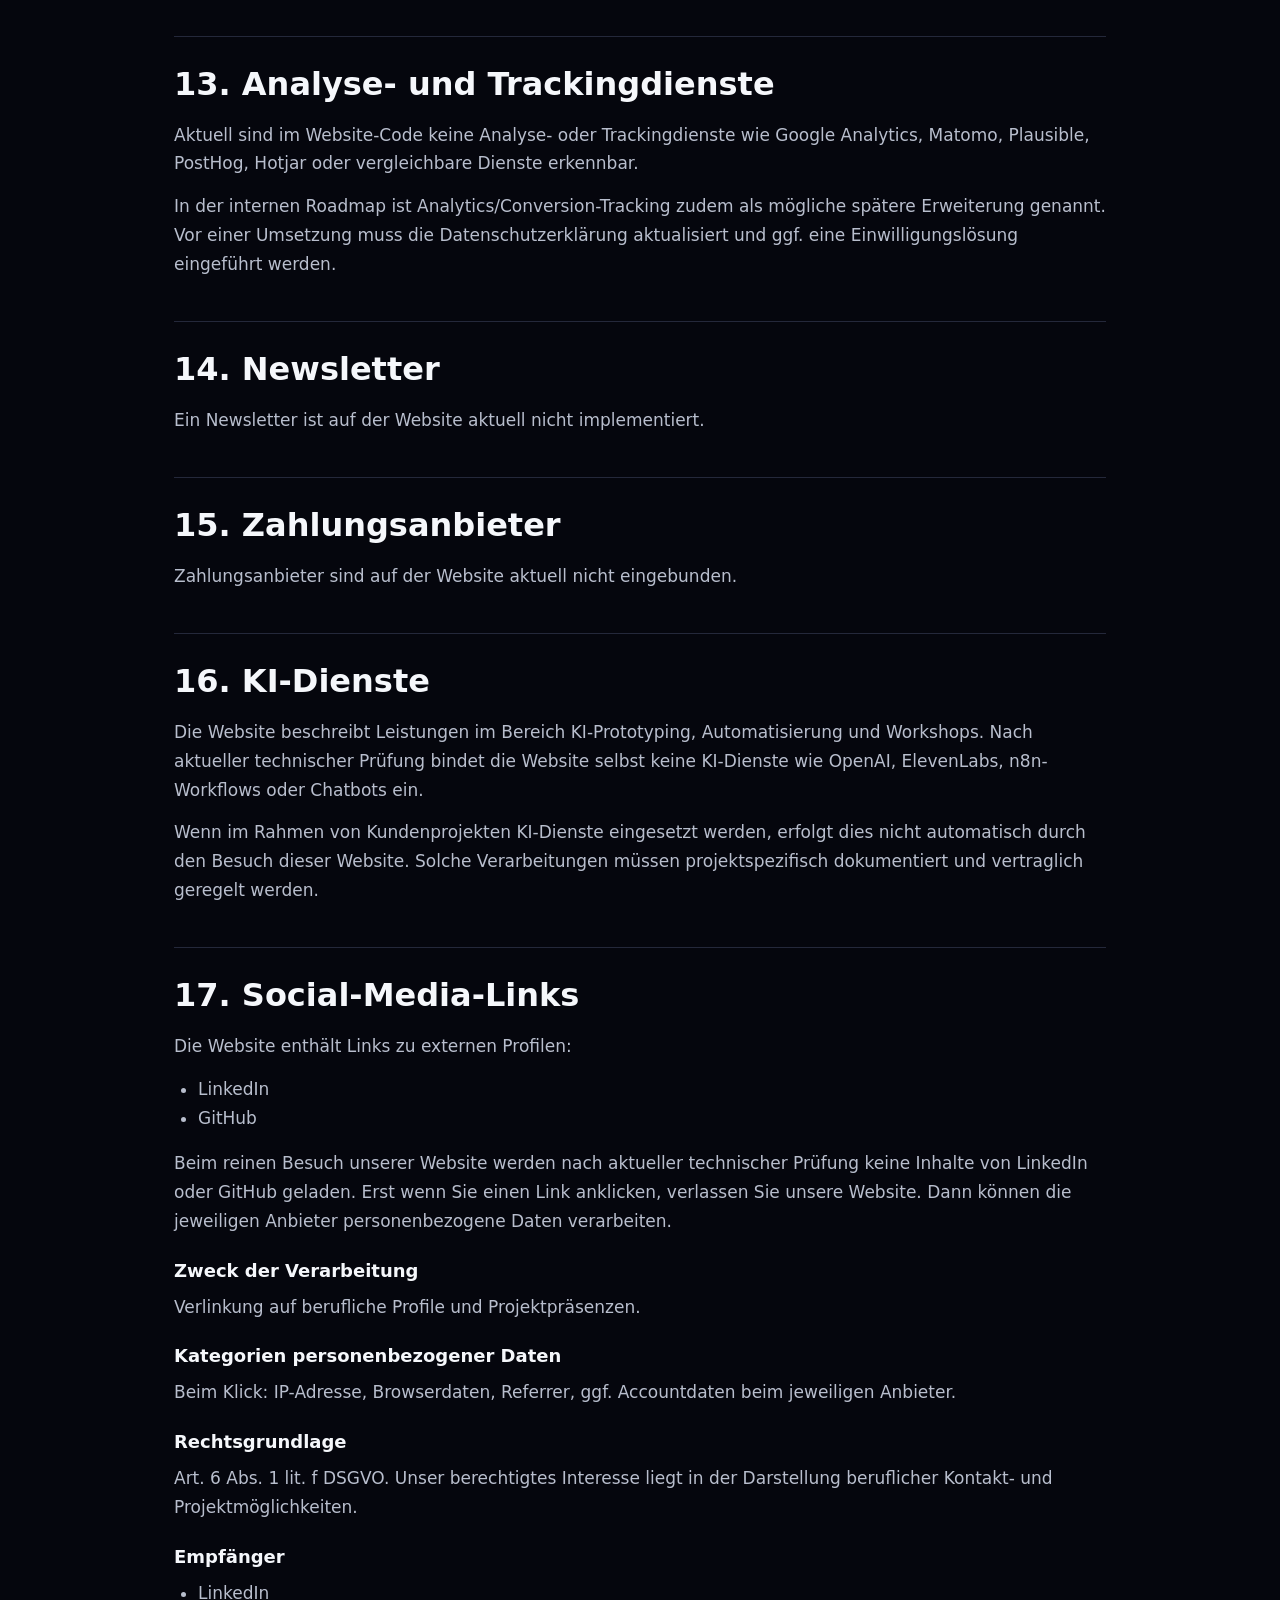
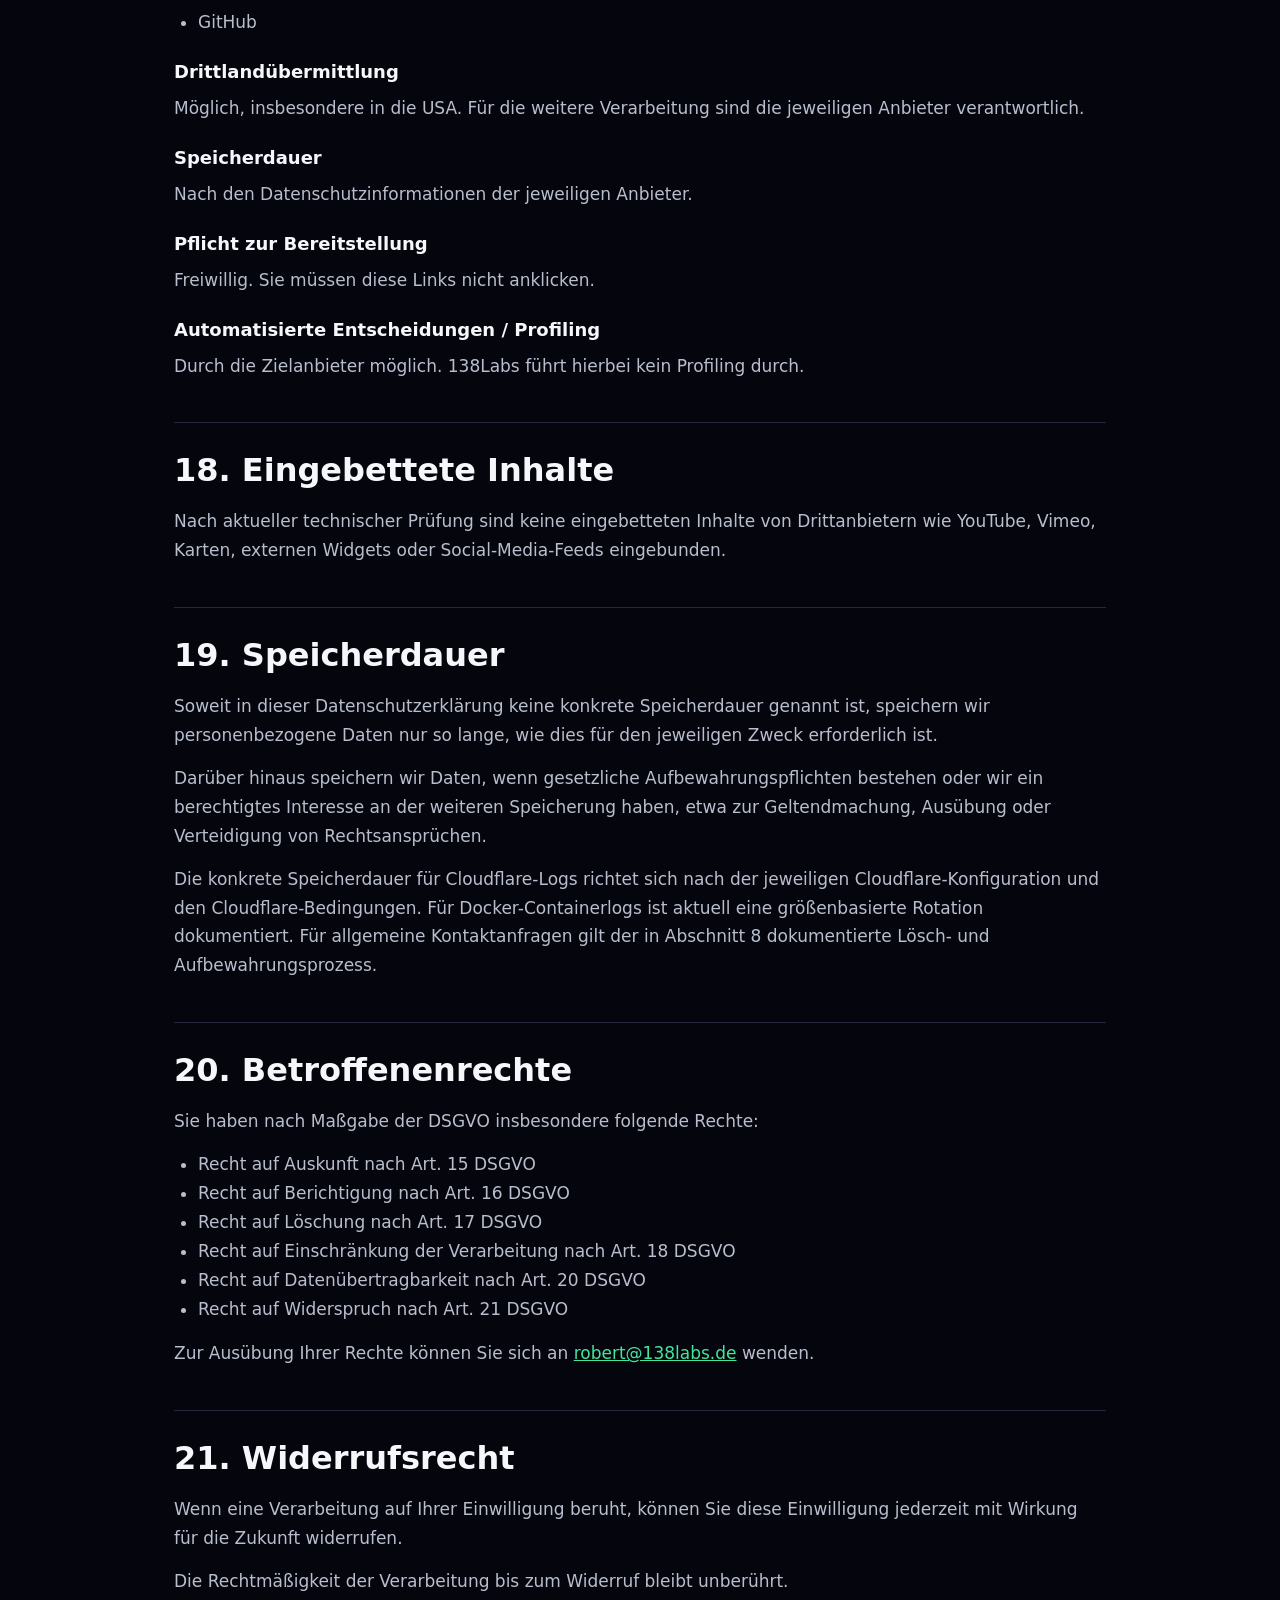
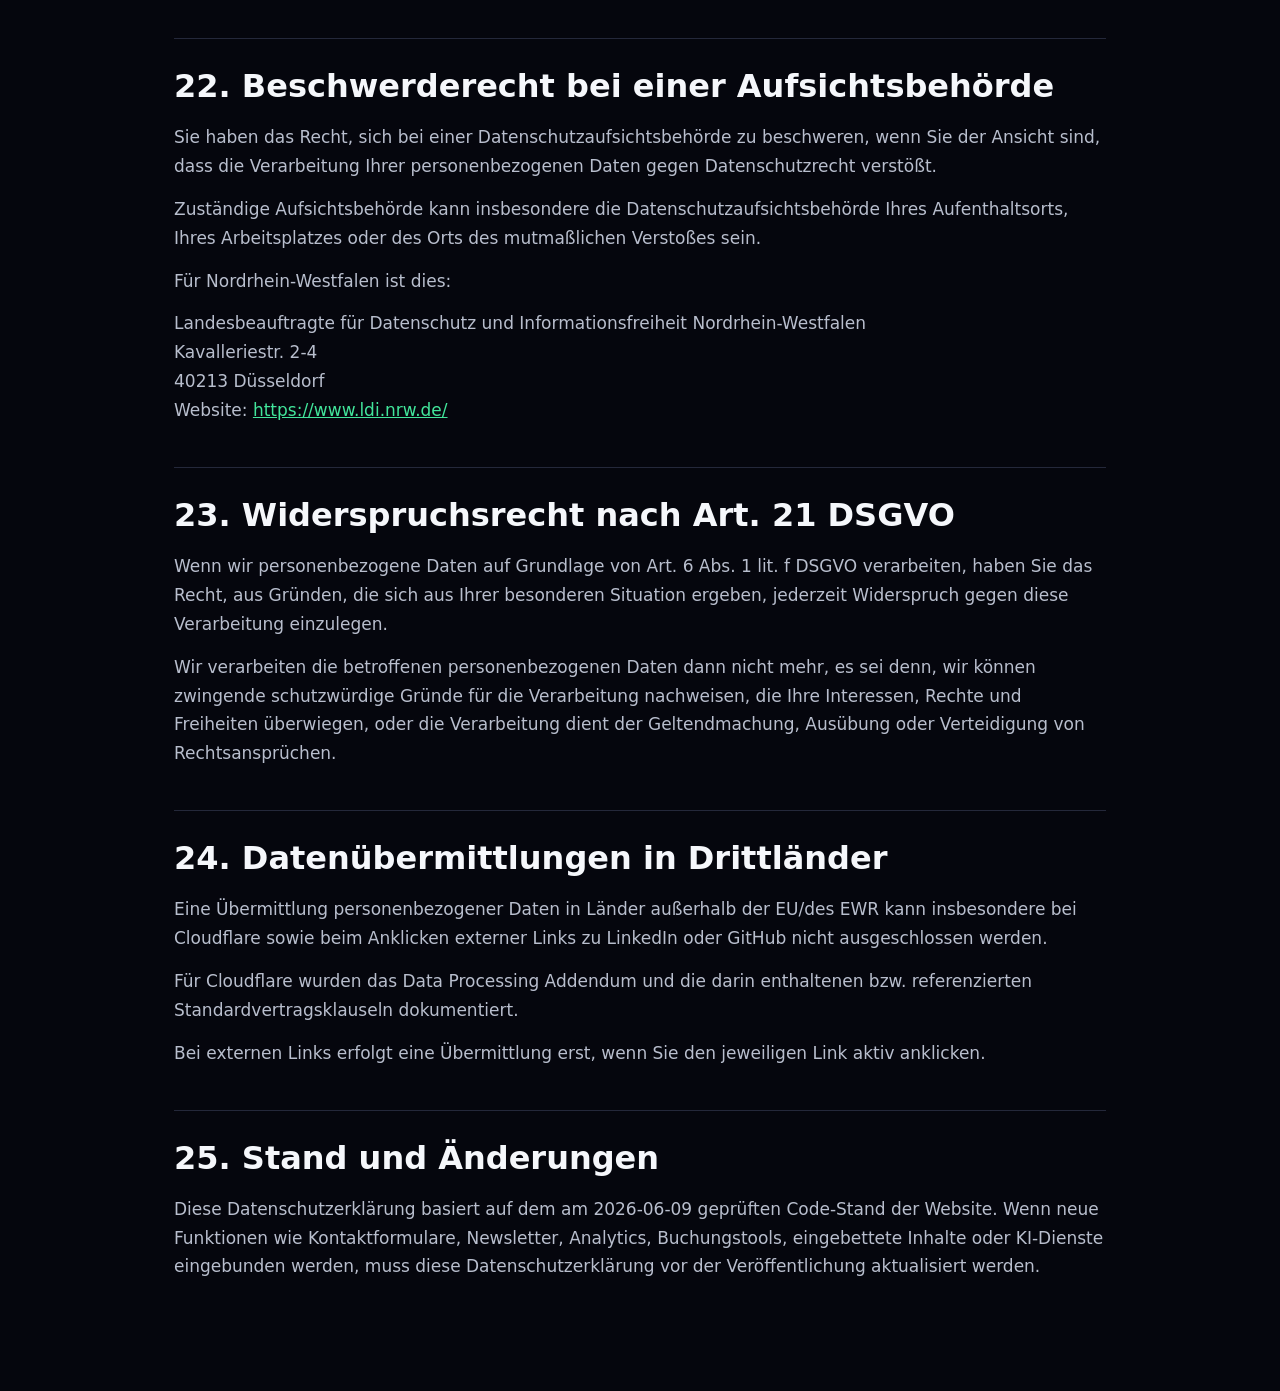
==== commit 66d04c6c: "Polish privacy page copy" ====
--- a/datenschutz.html
+++ b/datenschutz.html
@@ -96,16 +96,6 @@
       margin: 0 0 32px;
     }
 
-    .notice {
-      margin: 0 0 40px;
-      padding: 18px 20px;
-      border: 1px solid var(--line);
-      border-radius: 16px;
-      background: var(--panel);
-      color: var(--muted);
-      line-height: 1.7;
-    }
-
     section {
       border-top: 1px solid var(--line);
       padding: 28px 0;
@@ -162,12 +152,7 @@
     </div>
 
     <h1>Datenschutzerklärung</h1>
-    <p class="stand">Stand: 2026-06-08</p>
-    <p class="notice">
-      Diese Seite bildet den aktuellen Inhaltsstand aus <code>docs/privacy-output/privacy.md</code> ab.
-      Noch nicht abschließend geklärte Angaben sind im Text als offen markiert und müssen vor
-      einer finalen Veröffentlichung fachlich und organisatorisch geprüft werden.
-    </p>
+    <p class="stand">Stand: 2026-06-09</p>
 
     <section aria-labelledby="section-1">
       <h2 id="section-1">1. Verantwortlicher</h2>
@@ -337,13 +322,14 @@
         Eine Übermittlung in Drittländer, insbesondere die USA, kann nicht ausgeschlossen werden.
         Das Cloudflare Data Processing Addendum wurde heruntergeladen und dokumentiert.
         Die Standardvertragsklauseln (SCC) sind im Cloudflare-DPA enthalten bzw. dort ausdrücklich
-        referenziert. Offene Punkte betreffen vor allem die praktische Retention sowie die konkrete
-        operative Cloudflare-Konfiguration.
+        referenziert. Weitere Details zur Speicherdauer richten sich nach der jeweiligen
+        Cloudflare-Konfiguration.
       </p>
       <h3>Speicherdauer</h3>
       <p>
         Die Speicherdauer richtet sich nach der jeweiligen Cloudflare-Konfiguration und den
-        Cloudflare-Bedingungen. Diese Angabe muss final anhand des Cloudflare-Kontos geprüft werden.
+        Cloudflare-Bedingungen. In Cloudflare Security Analytics sind gesampelte Sicherheitsereignisse
+        mit Zeit, Source IP, Host, Pfad und Maßnahme sichtbar.
       </p>
       <h3>Pflicht zur Bereitstellung</h3>
       <p>Die Verarbeitung ist technisch erforderlich, wenn die Website über Cloudflare aufgerufen wird.</p>
@@ -463,15 +449,17 @@
       </ul>
       <h3>Drittlandübermittlung</h3>
       <p>
-        Offen. Dies hängt von den eingesetzten E-Mail- und Telekommunikationsanbietern sowie deren
-        Vertrags- und Infrastrukturkonfiguration ab. Für IONOS und Vodafone sollten die jeweils
-        einschlägigen Datenschutz- und Vertragsunterlagen intern dokumentiert werden.
+        Eine Drittlandübermittlung durch die Kontaktkommunikation ist nach aktueller Einschätzung
+        nicht ersichtlich. Maßgeblich bleiben die jeweiligen Datenschutz- und Vertragsbedingungen
+        von IONOS und Vodafone.
       </p>
       <h3>Speicherdauer</h3>
       <p>
-        Anfragen werden gespeichert, solange dies für die Bearbeitung erforderlich ist. Darüber
-        hinaus können Daten gespeichert werden, wenn gesetzliche Aufbewahrungspflichten bestehen
-        oder berechtigte Interessen an der Dokumentation der Kommunikation bestehen.
+        Allgemeine Kontaktanfragen per E-Mail oder Telefon werden nach Abschluss der Anfrage
+        grundsätzlich innerhalb von 12 Monaten gelöscht, sofern keine gesetzliche
+        Aufbewahrungspflicht oder laufende geschäftliche Beziehung besteht. Vertrags-, projekt-
+        oder abrechnungsrelevante Kommunikation wird entsprechend gesetzlicher und geschäftlicher
+        Erforderlichkeit aufbewahrt.
       </p>
       <h3>Pflicht zur Bereitstellung</h3>
       <p>
@@ -515,7 +503,7 @@
         gewählte Sprache beim nächsten Seitenaufruf wiederzuverwenden.
       </p>
       <h3>Empfänger</h3>
-      <p>Keine Uebermittlung an 138Labs erkennbar. Die Speicherung erfolgt im Browser des Nutzers.</p>
+      <p>Keine Übermittlung an 138Labs erkennbar. Die Speicherung erfolgt im Browser des Nutzers.</p>
       <h3>Drittlandübermittlung</h3>
       <p>Keine erkennbar.</p>
       <h3>Speicherdauer</h3>
@@ -543,7 +531,7 @@
         Matomo, Plausible, PostHog, Hotjar oder vergleichbare Dienste erkennbar.
       </p>
       <p>
-        Offen: In der internen Roadmap ist Analytics/Conversion-Tracking als mögliche spätere
+        In der internen Roadmap ist Analytics/Conversion-Tracking zudem als mögliche spätere
         Erweiterung genannt. Vor einer Umsetzung muss die Datenschutzerklärung aktualisiert und
         ggf. eine Einwilligungslösung eingeführt werden.
       </p>
@@ -629,9 +617,10 @@
         oder Verteidigung von Rechtsansprüchen.
       </p>
       <p>
-        Offen: Die konkrete Speicherdauer für Cloudflare-Logs und E-Mail-Kommunikation muss final
-        technisch und organisatorisch festgelegt werden. Für Docker-Containerlogs ist aktuell eine
-        größenbasierte Rotation dokumentiert.
+        Die konkrete Speicherdauer für Cloudflare-Logs richtet sich nach der jeweiligen
+        Cloudflare-Konfiguration und den Cloudflare-Bedingungen. Für Docker-Containerlogs ist aktuell eine
+        größenbasierte Rotation dokumentiert. Für allgemeine Kontaktanfragen gilt der in
+        Abschnitt 8 dokumentierte Lösch- und Aufbewahrungsprozess.
       </p>
     </section>
 
@@ -704,8 +693,8 @@
         bei Cloudflare sowie beim Anklicken externer Links zu LinkedIn oder GitHub nicht ausgeschlossen werden.
       </p>
       <p>
-        Für Cloudflare sind die konkrete Vertragslage, das Data Processing Addendum,
-        Standardvertragsklauseln und ggf. weitere Garantien final zu prüfen.
+        Für Cloudflare wurden das Data Processing Addendum und die darin enthaltenen bzw.
+        referenzierten Standardvertragsklauseln dokumentiert.
       </p>
       <p>
         Bei externen Links erfolgt eine Übermittlung erst, wenn Sie den jeweiligen Link aktiv anklicken.
@@ -713,9 +702,9 @@
     </section>
 
     <section aria-labelledby="section-25">
-      <h2 id="section-25">25. Stand und Aenderungen</h2>
-      <p>
-        Diese Datenschutzerklärung basiert auf dem am 2026-06-08 geprüften Code-Stand der Website.
+      <h2 id="section-25">25. Stand und Änderungen</h2>
+      <p>
+        Diese Datenschutzerklärung basiert auf dem am 2026-06-09 geprüften Code-Stand der Website.
         Wenn neue Funktionen wie Kontaktformulare, Newsletter, Analytics, Buchungstools, eingebettete
         Inhalte oder KI-Dienste eingebunden werden, muss diese Datenschutzerklärung vor der
         Veröffentlichung aktualisiert werden.
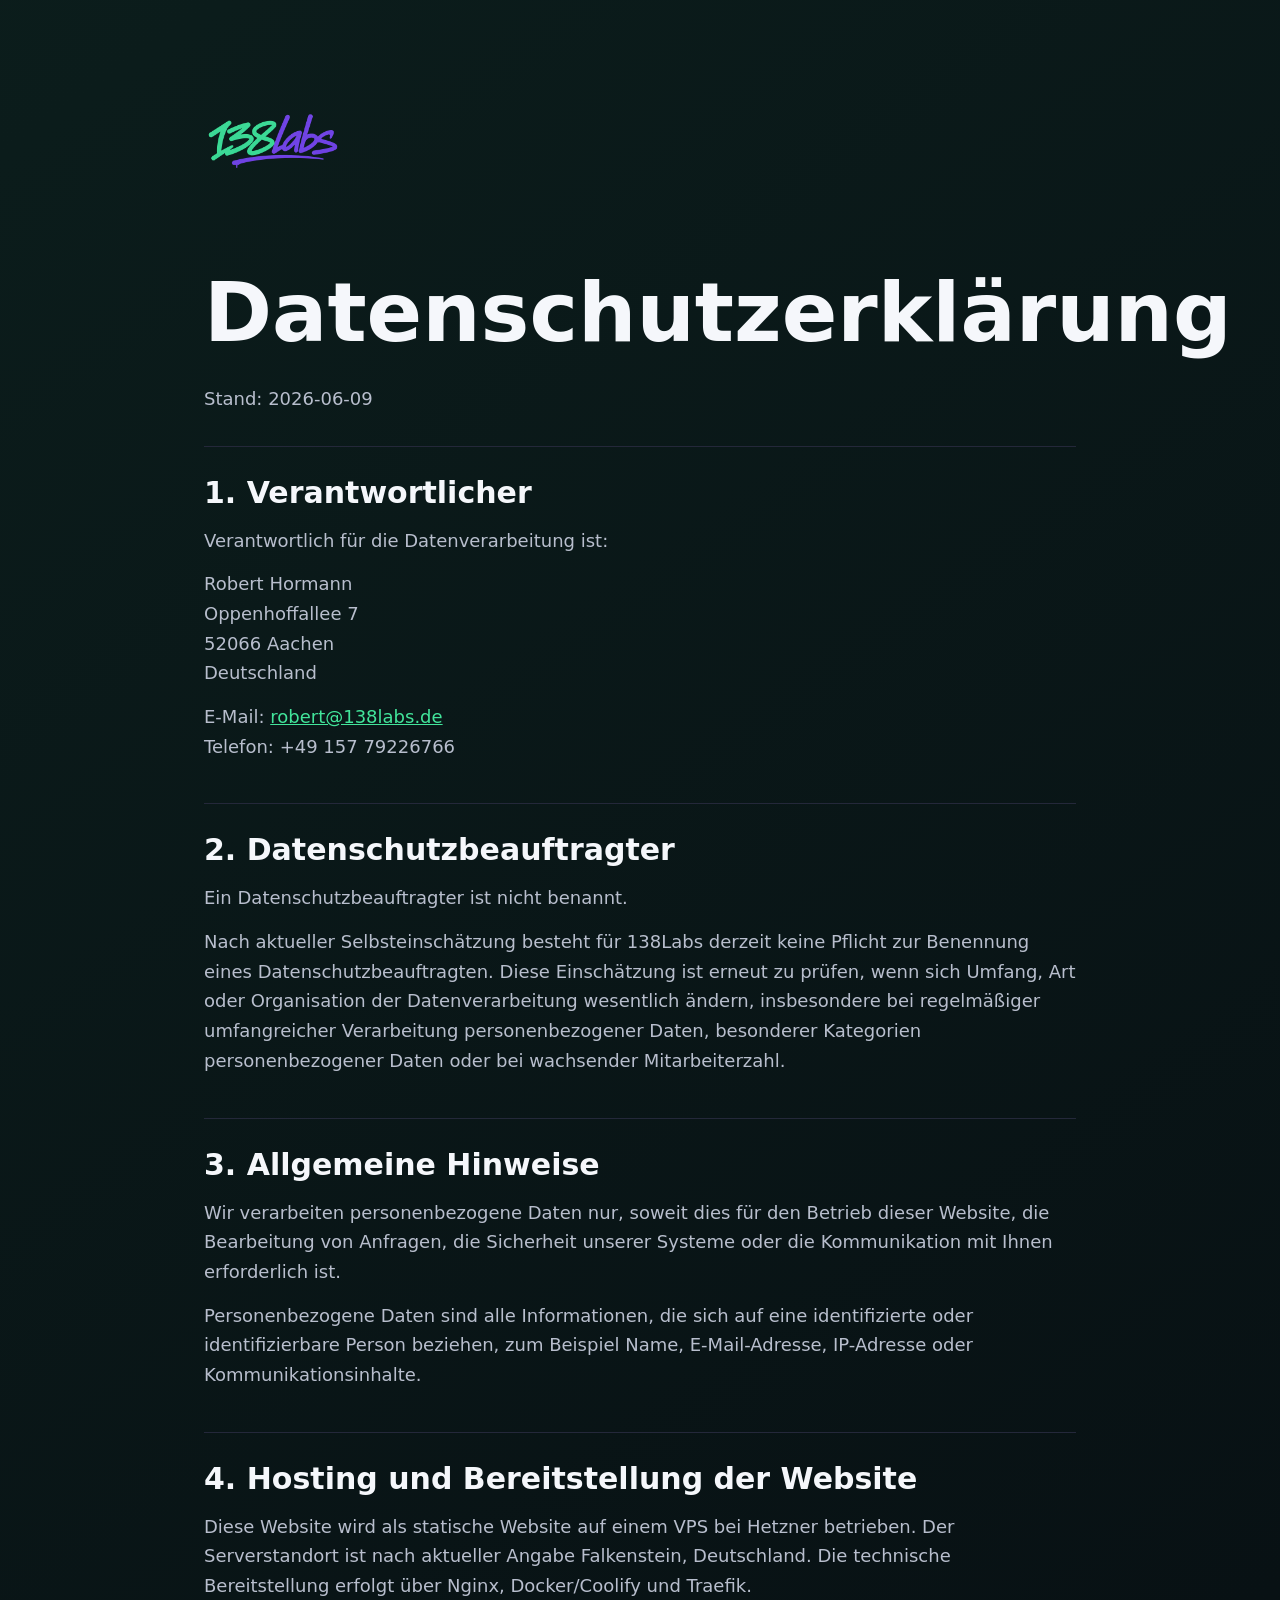
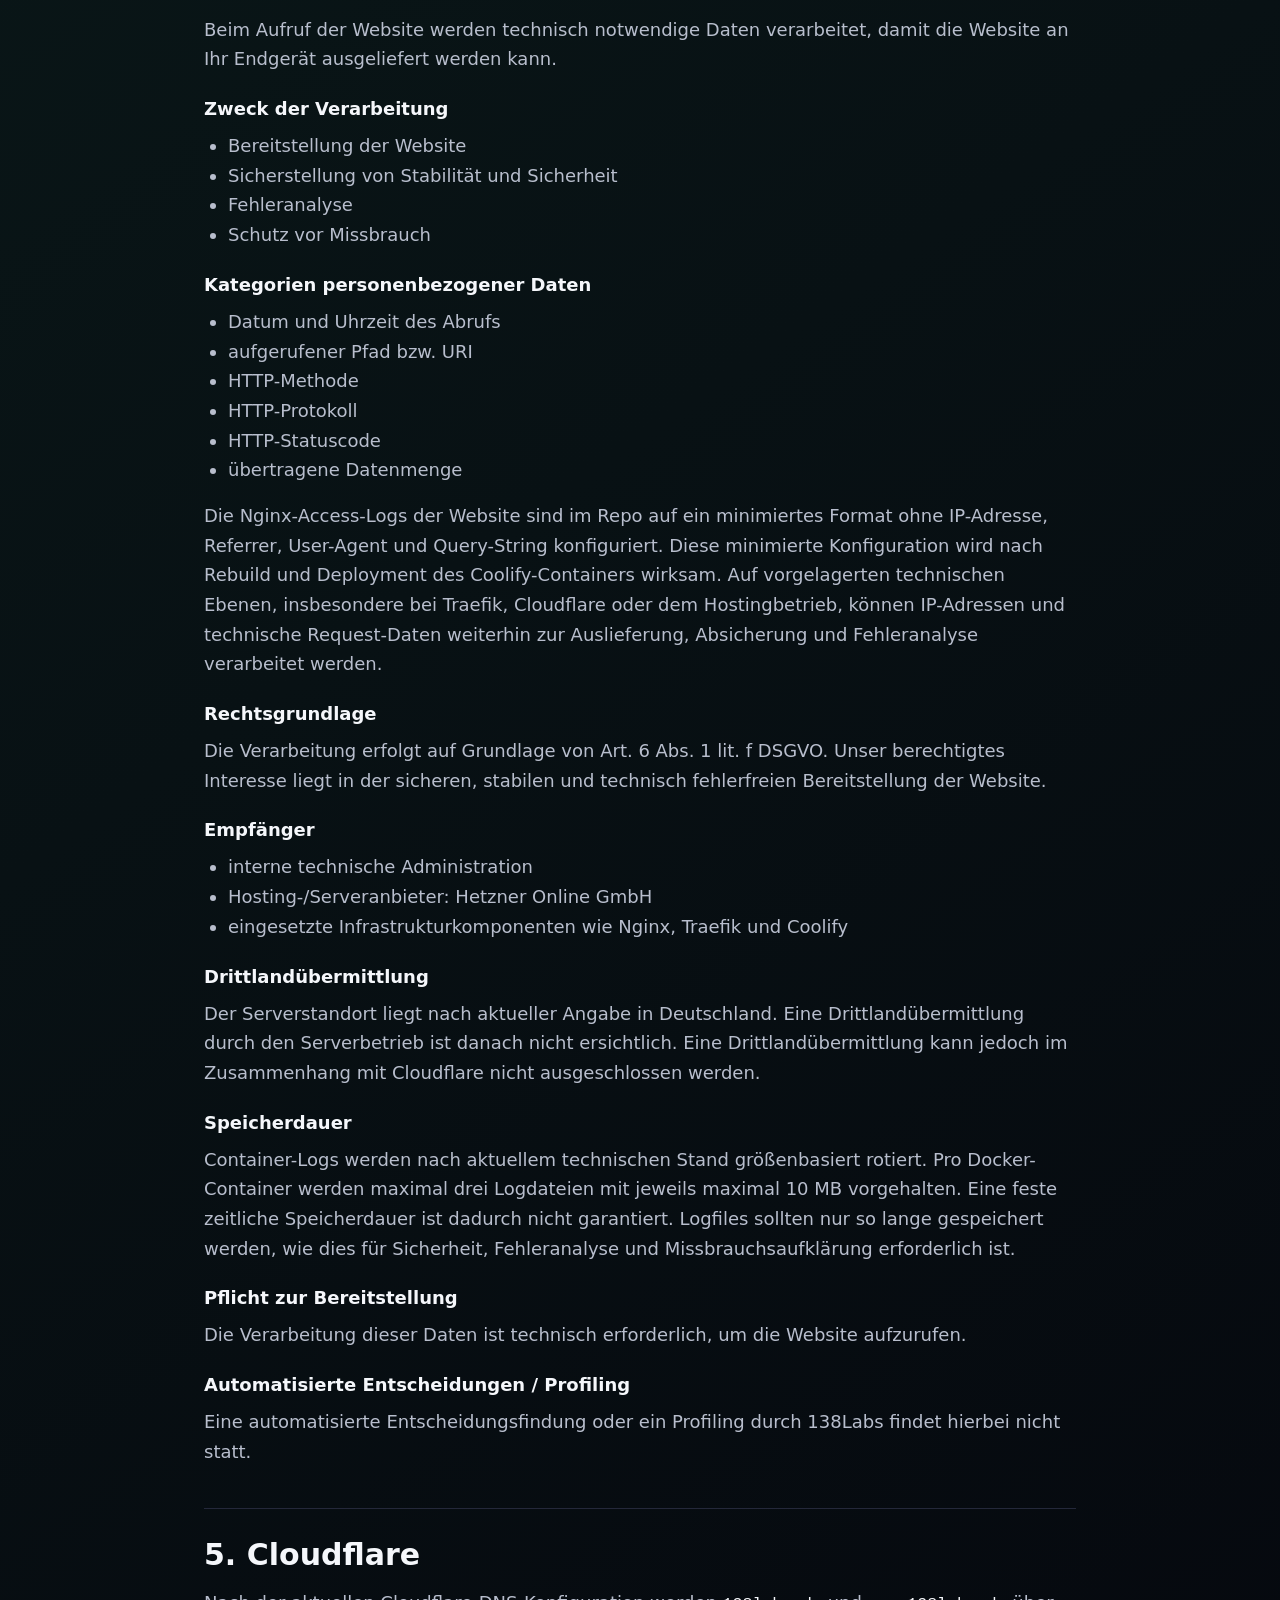
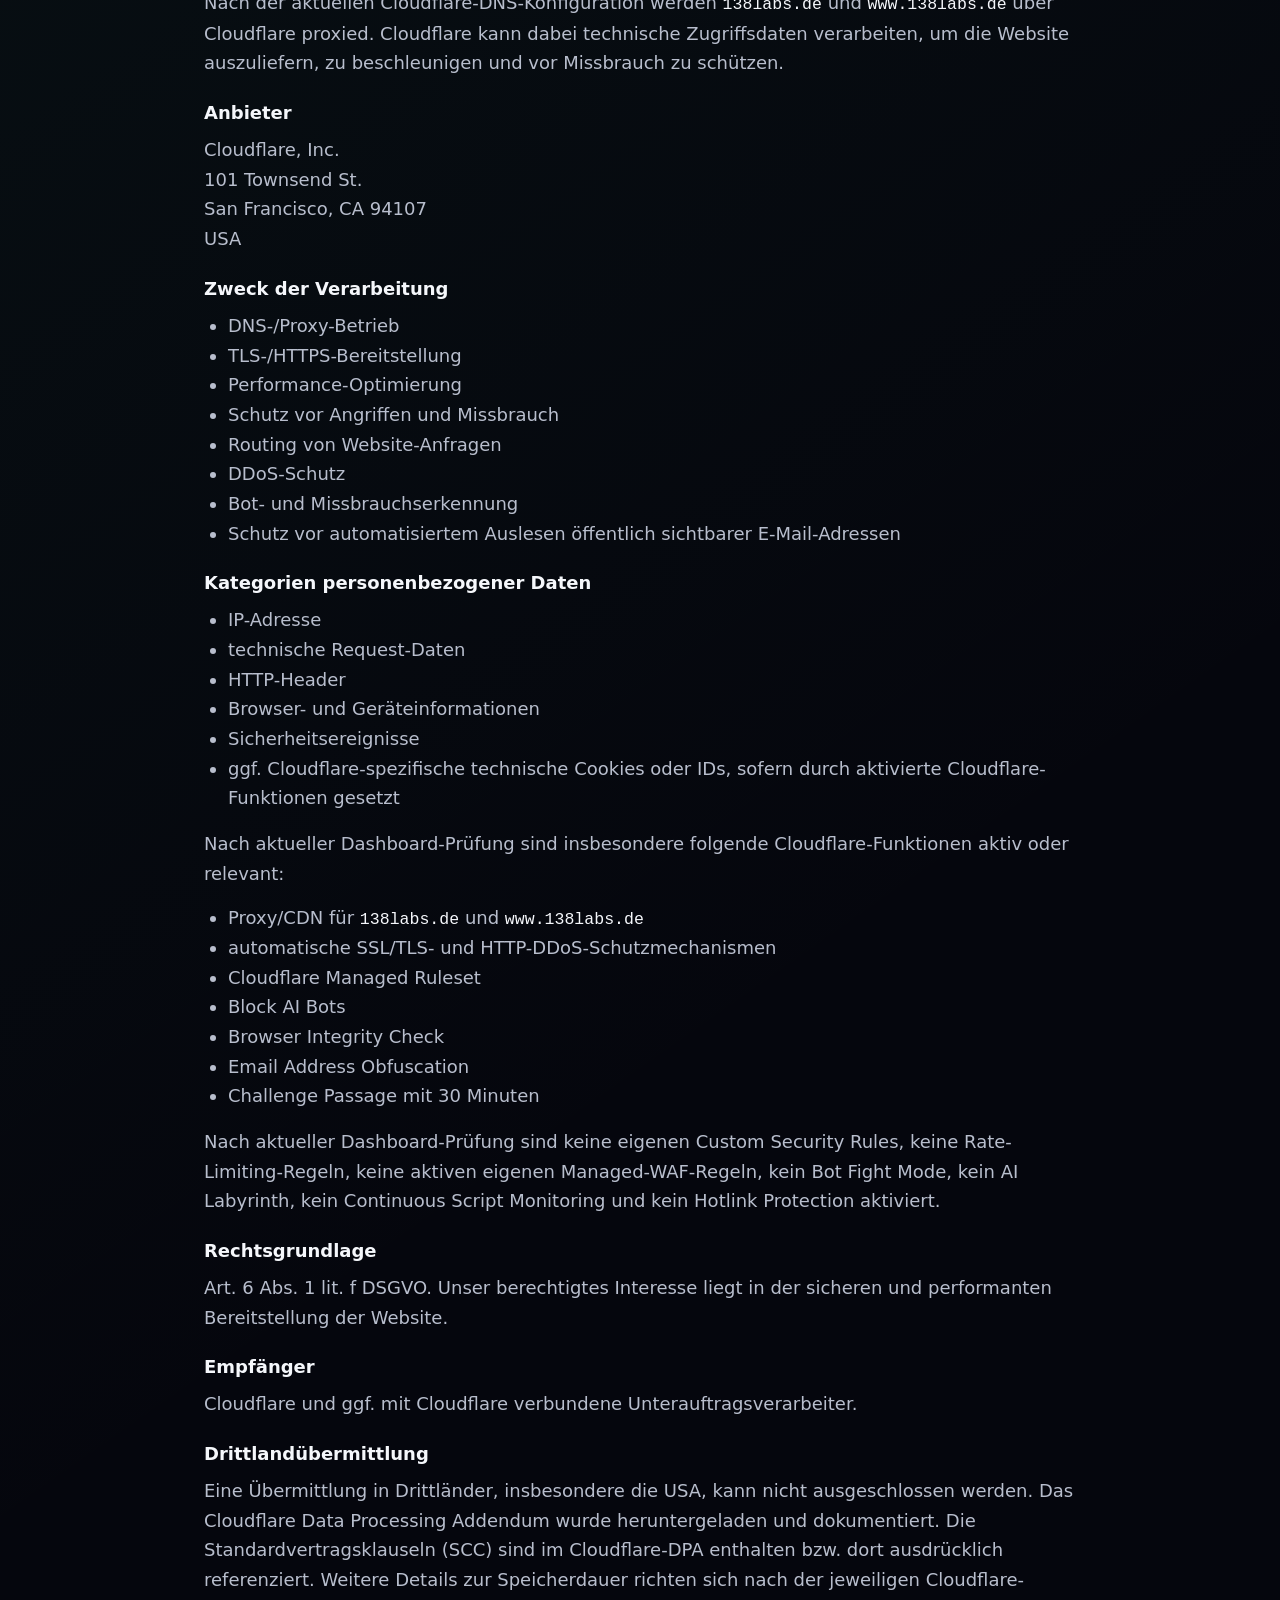
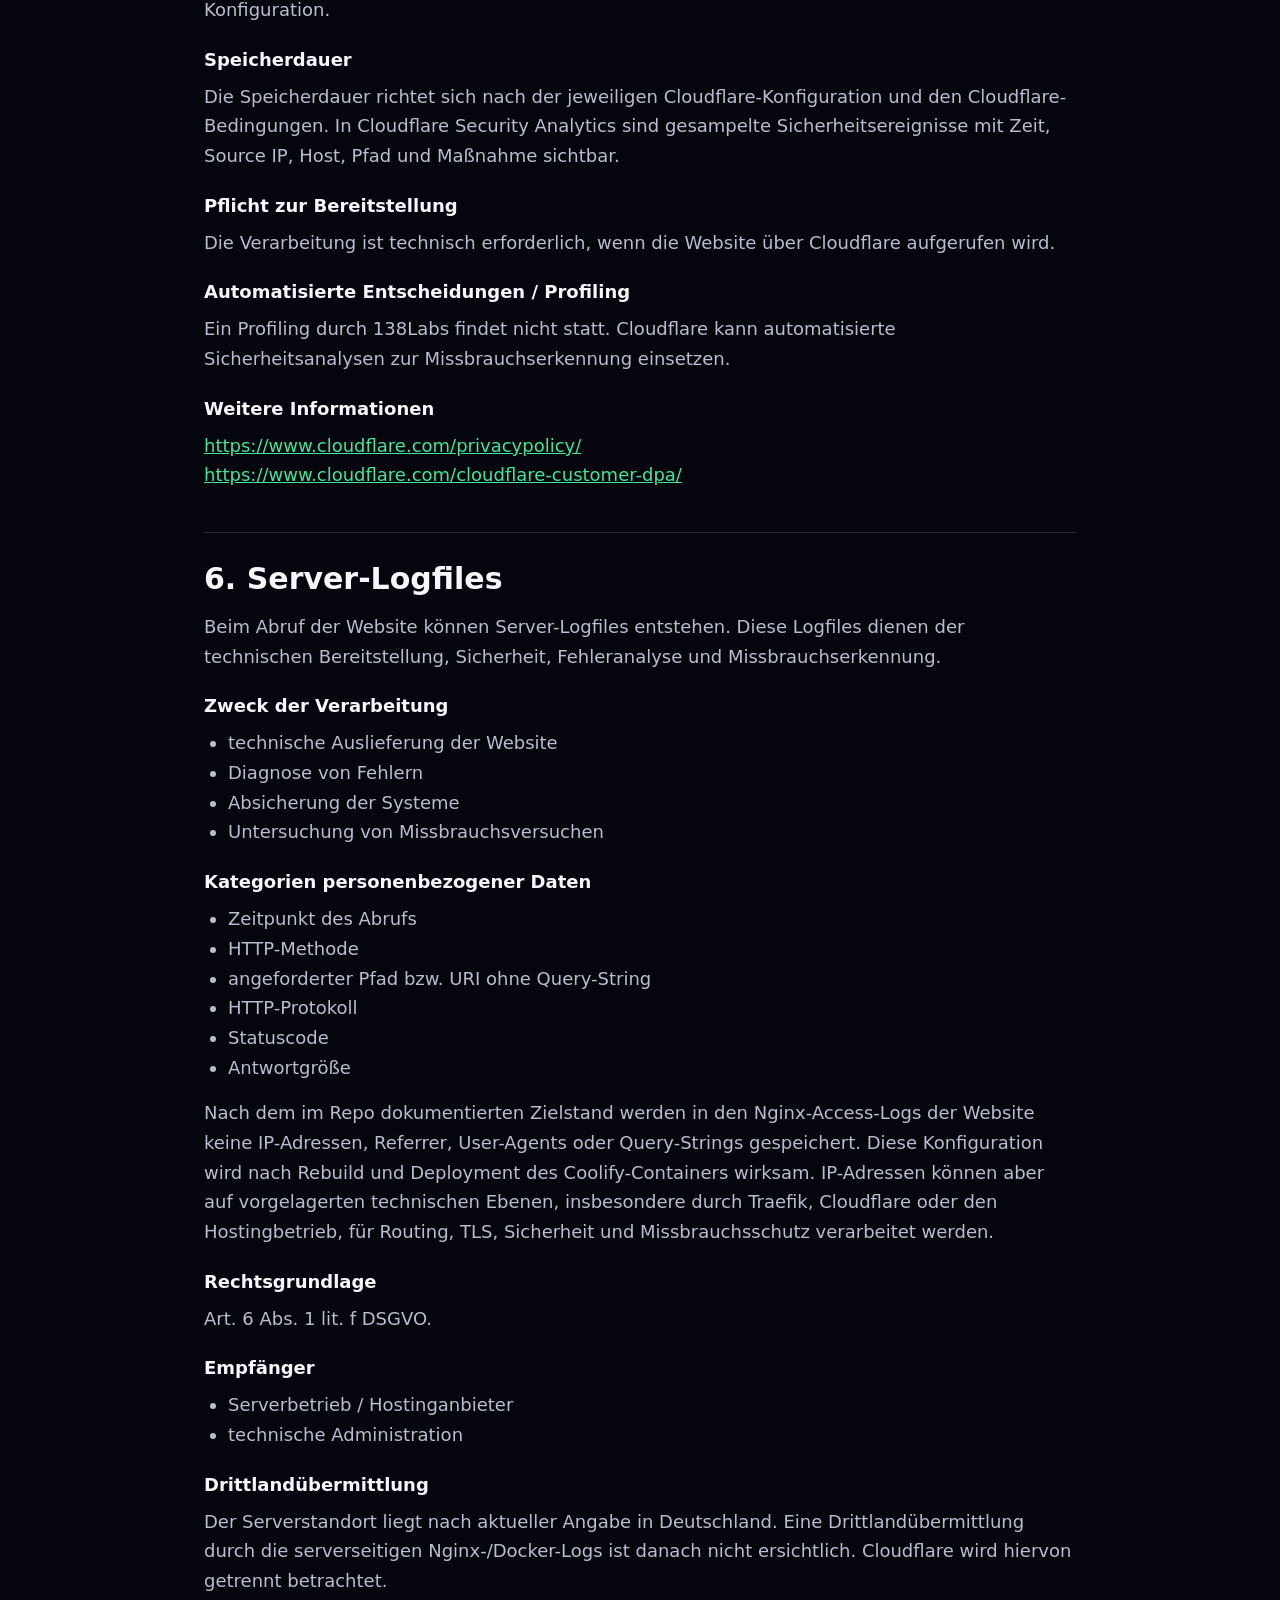
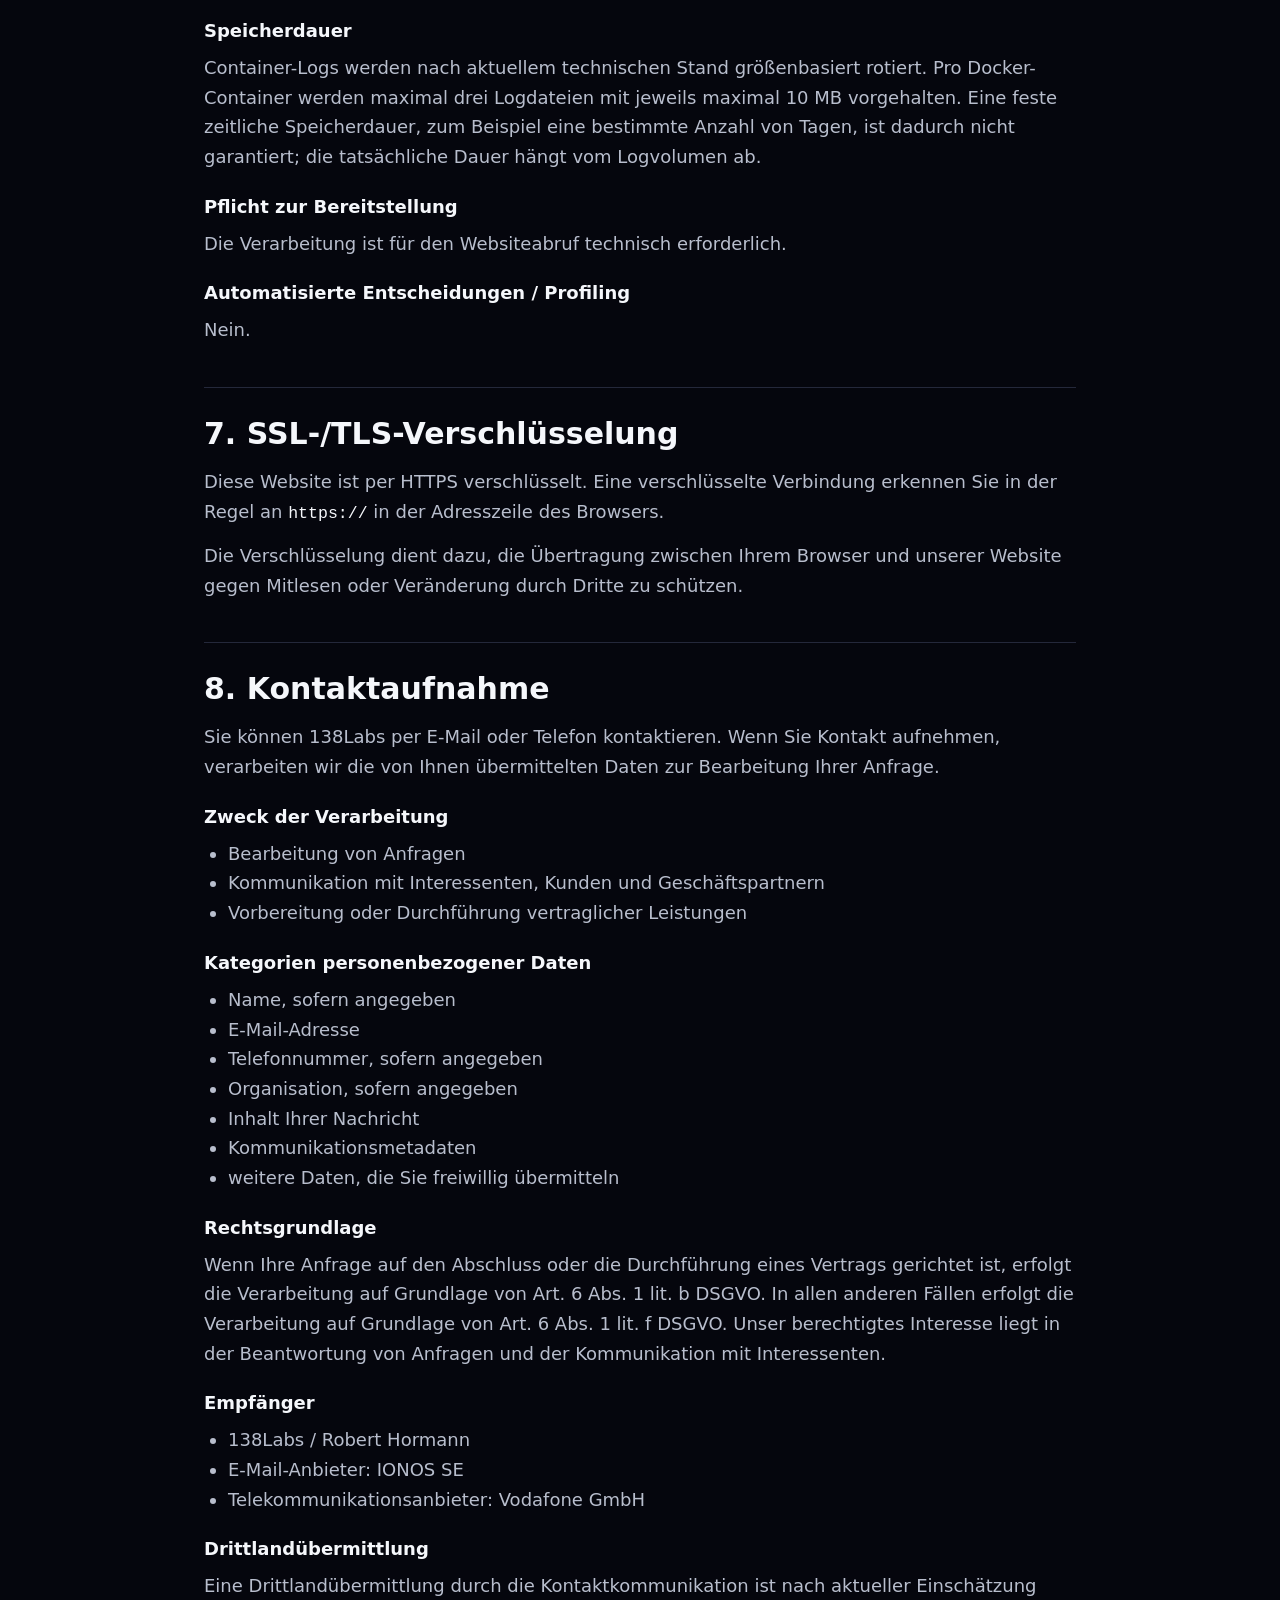
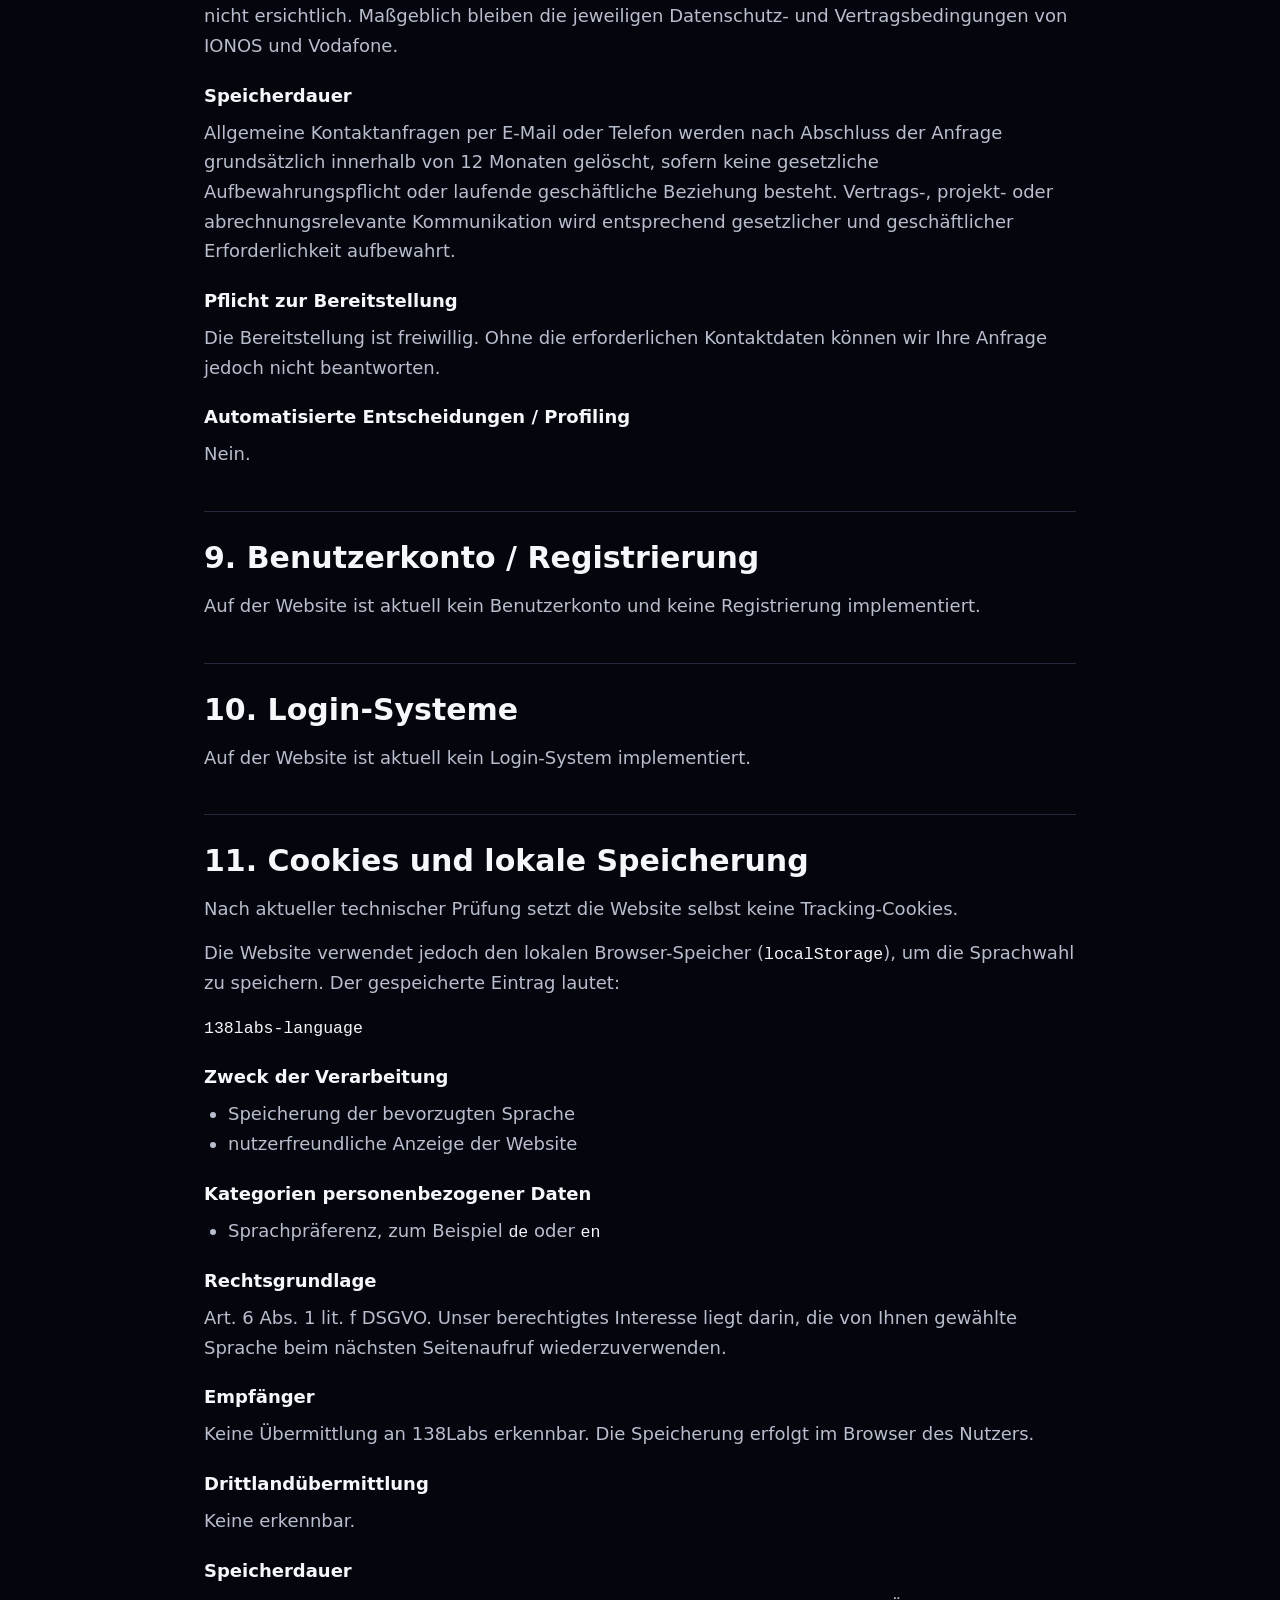
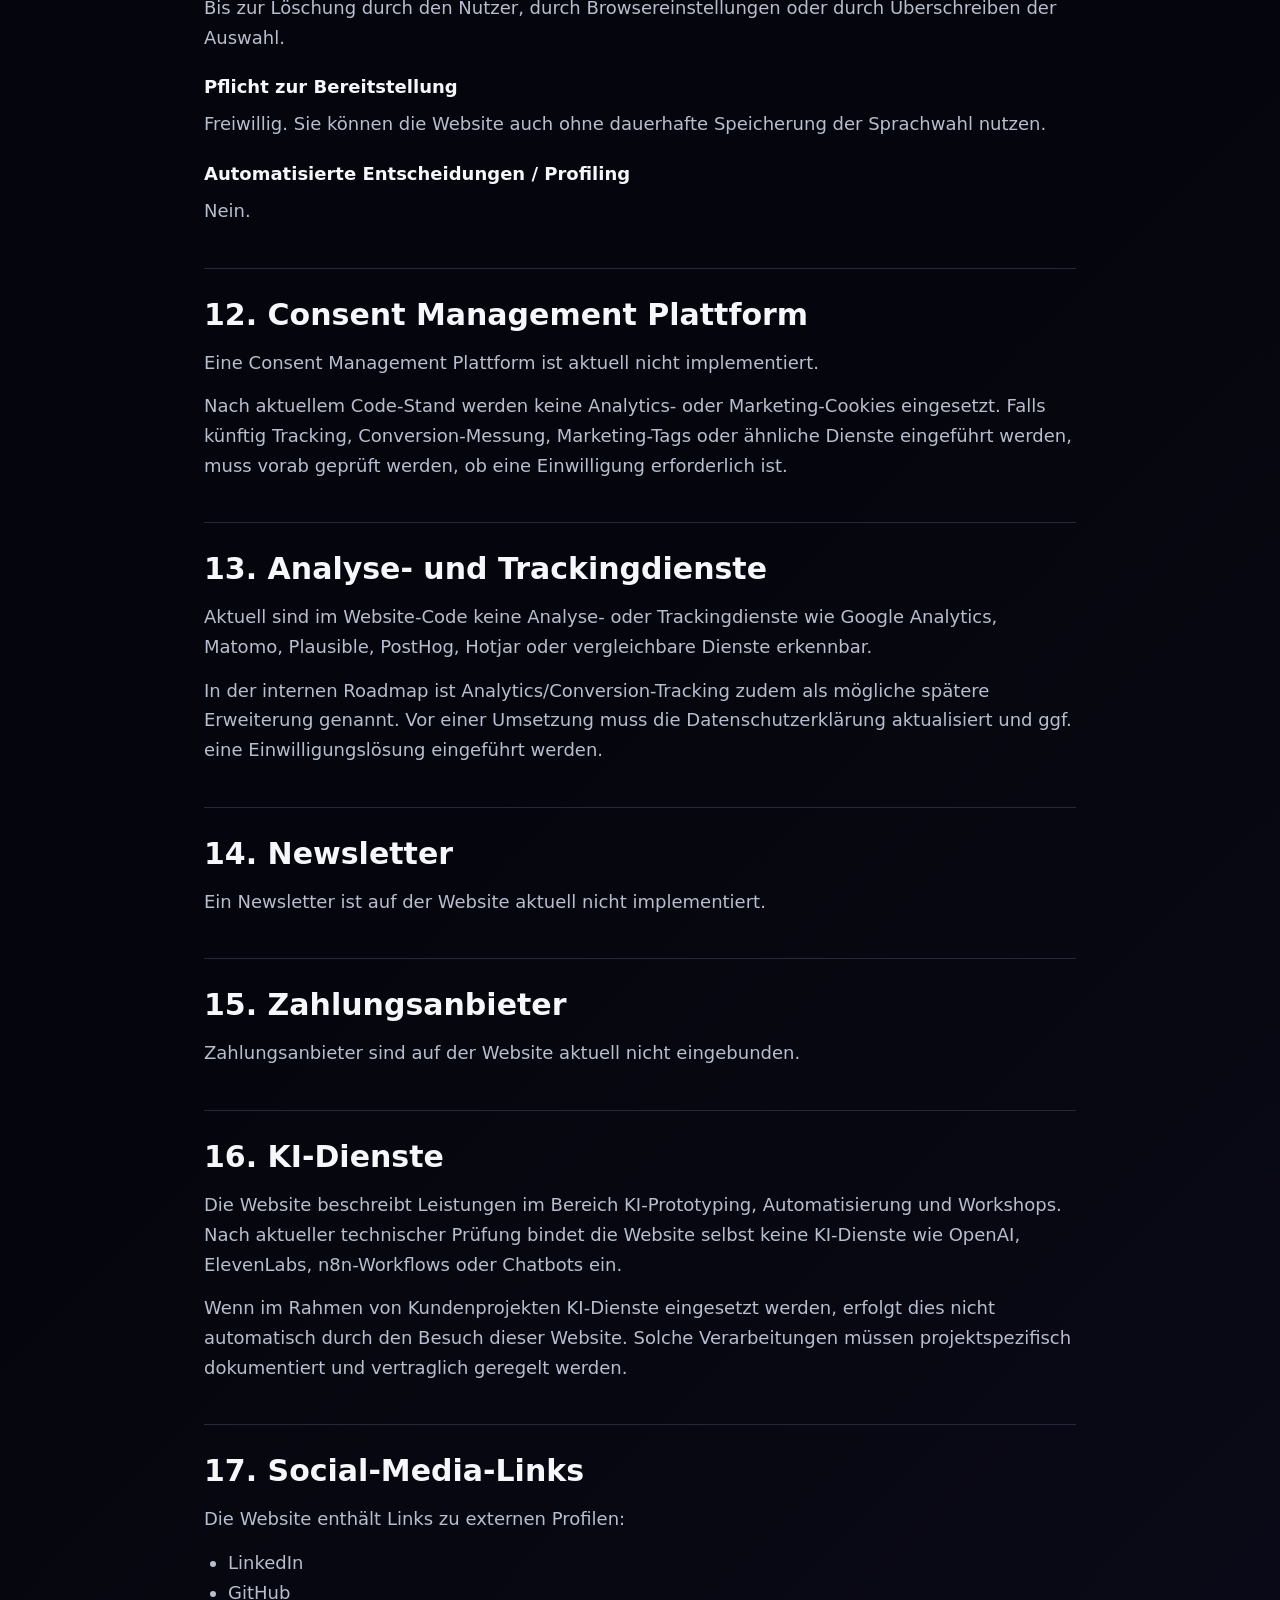
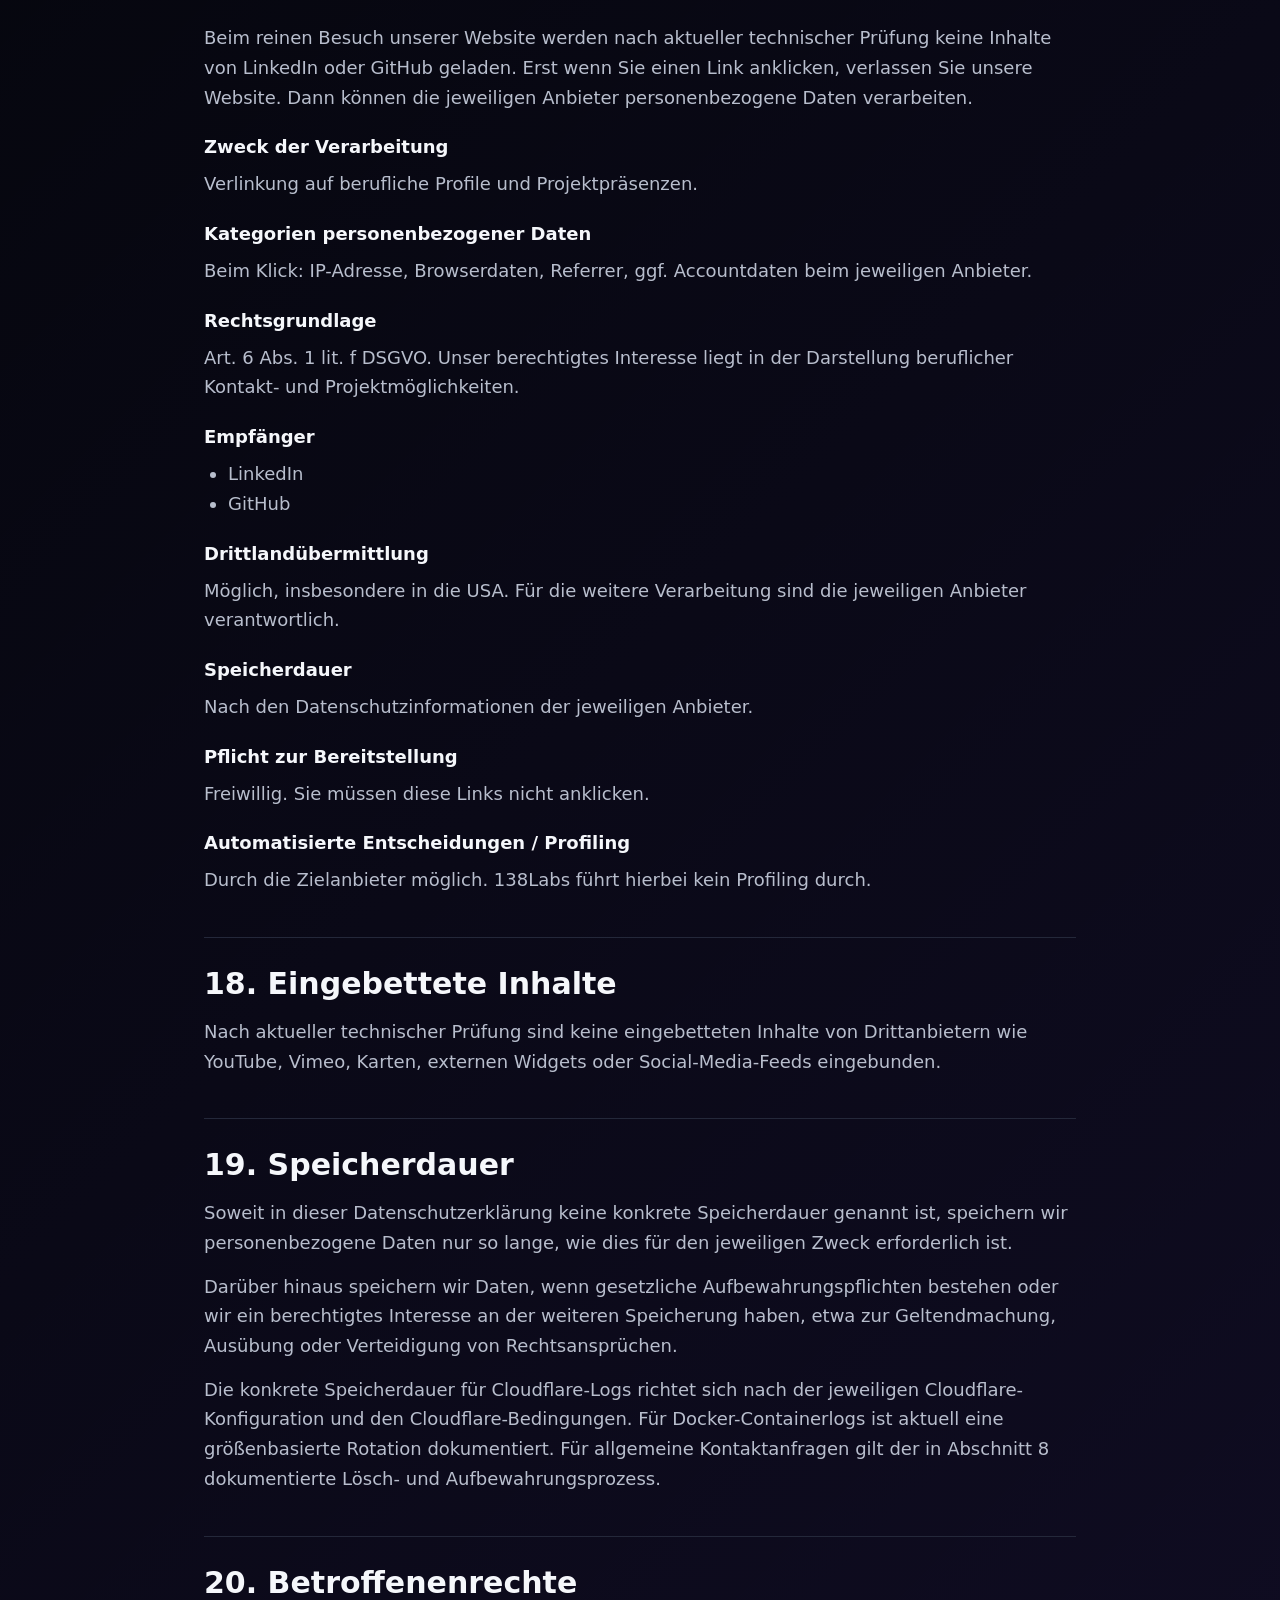
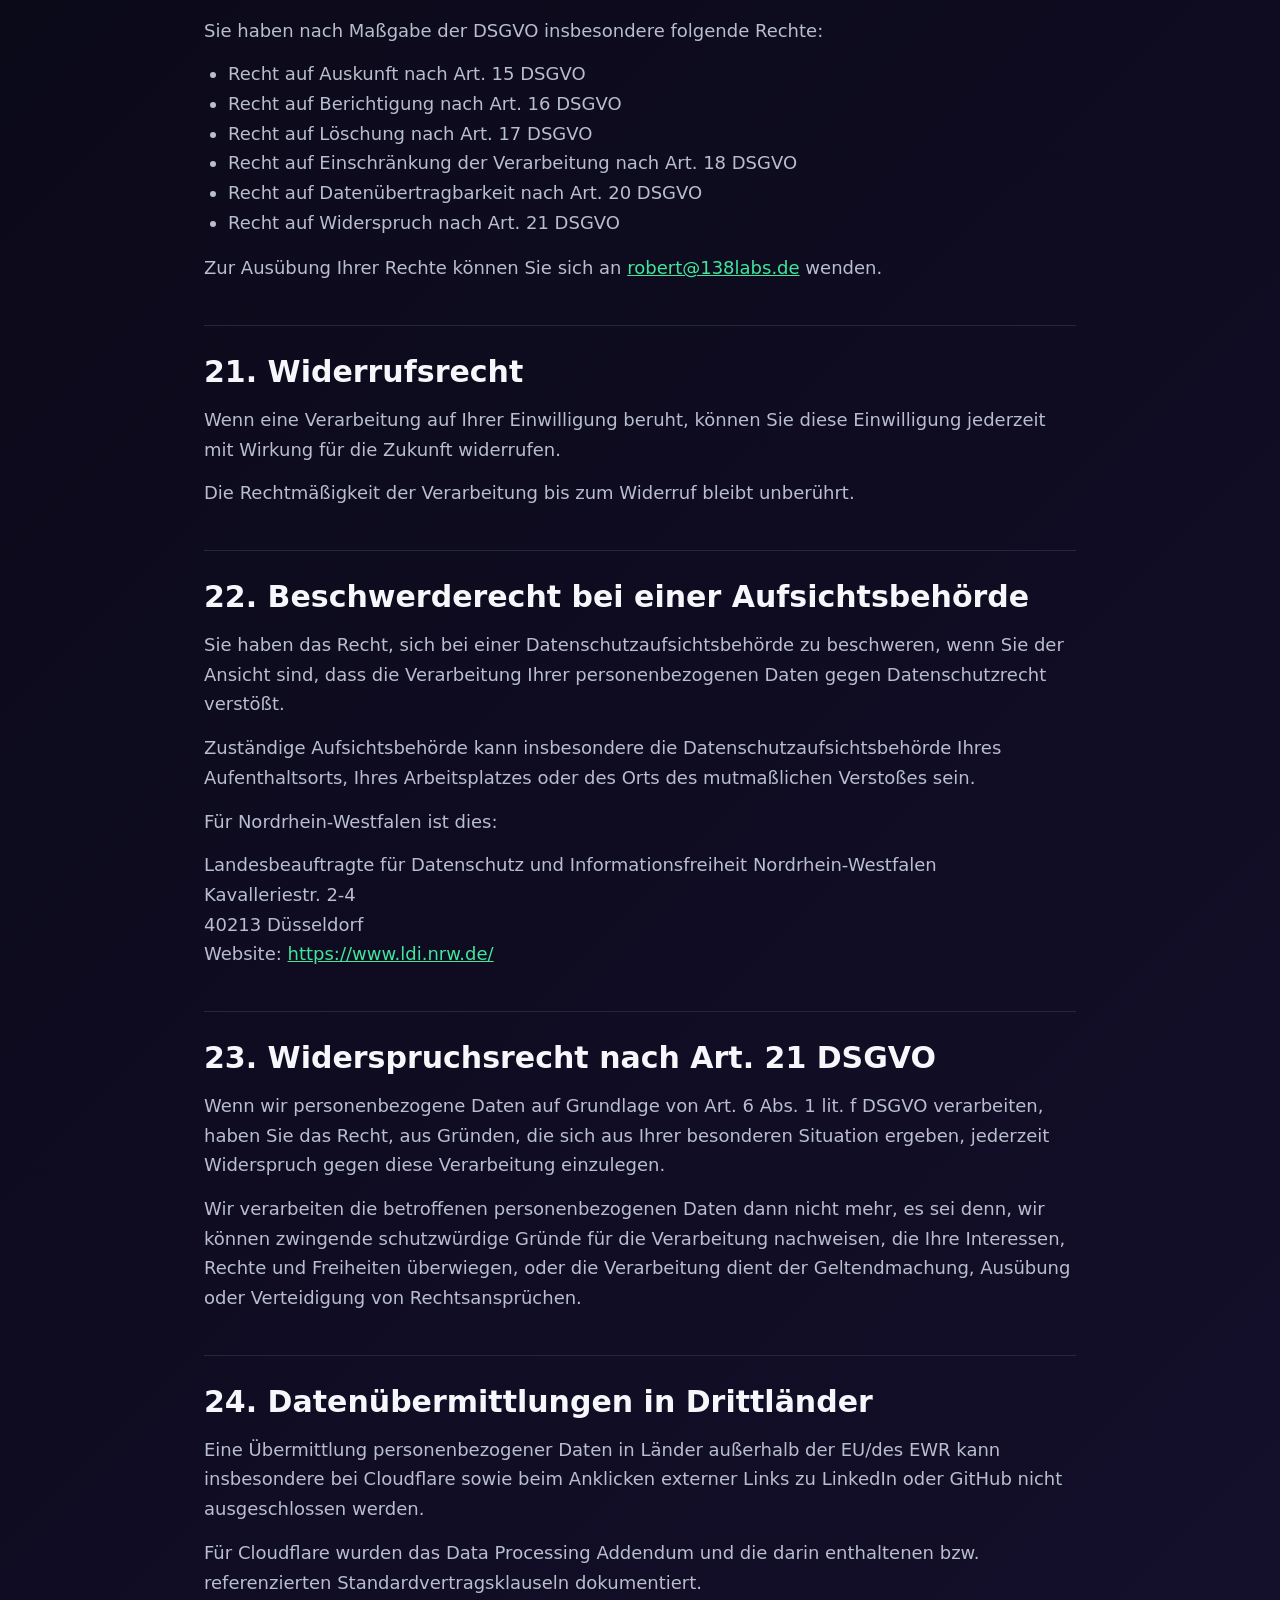
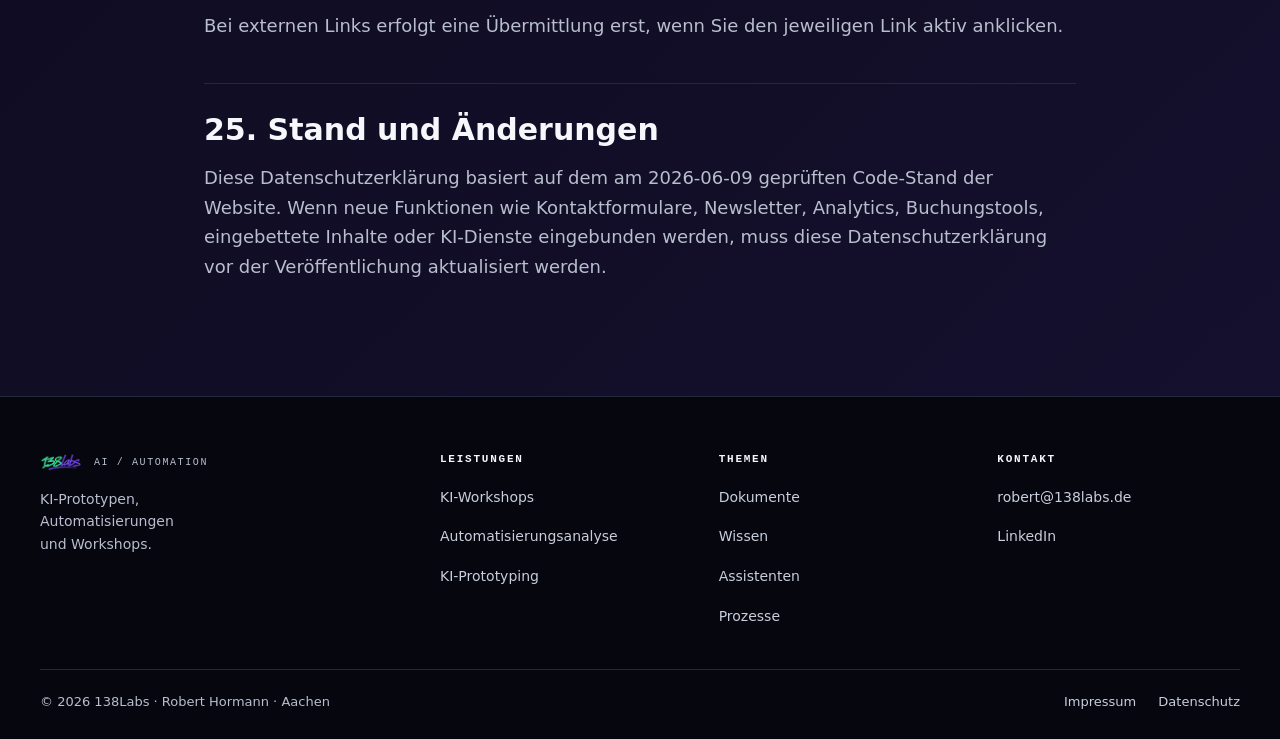
==== commit 2a0548ab: "Align legal page footers" ====
--- a/datenschutz.html
+++ b/datenschutz.html
@@ -13,81 +13,54 @@
   <style>
     :root {
       --bg: #05060d;
-      --panel: #0b0f1a;
       --text: #f5f7fb;
+      --ink: #f5f7fb;
+      --ink-soft: #c8cedb;
       --muted: #b8becd;
       --line: #24283a;
       --green: #42e59b;
+      --violet: #7c4dff;
+      --max: 1200px;
+      --mono: "JetBrains Mono", ui-monospace, "SFMono-Regular", Consolas, monospace;
     }
 
     * {
       box-sizing: border-box;
-    }
-
-    html {
-      scroll-behavior: smooth;
     }
 
     body {
       margin: 0;
       font-family: Inter, ui-sans-serif, system-ui, -apple-system, BlinkMacSystemFont, "Segoe UI", sans-serif;
       background:
-        linear-gradient(145deg, rgba(66, 229, 155, 0.08), transparent 30%),
+        linear-gradient(145deg, rgba(66, 229, 155, 0.1), transparent 30%),
+        linear-gradient(315deg, rgba(124, 77, 255, 0.14), transparent 34%),
         var(--bg);
       color: var(--text);
       min-height: 100vh;
     }
 
     main {
-      width: min(100%, 980px);
-      padding: clamp(32px, 6vw, 72px) 24px 72px;
+      width: min(100%, 920px);
+      padding: clamp(32px, 6vw, 72px) 24px;
       margin: 0 auto;
     }
 
-    .topbar {
-      display: flex;
-      flex-wrap: wrap;
-      gap: 16px;
-      align-items: center;
-      justify-content: space-between;
-      margin-bottom: 40px;
-    }
-
-    .brand-link {
+    .back {
       display: inline-flex;
-      align-items: center;
-      gap: 14px;
-      color: var(--text);
+      color: var(--green);
+      font-weight: 700;
+      letter-spacing: 0.16em;
+      text-transform: uppercase;
       text-decoration: none;
-      font-weight: 700;
-    }
-
-    .brand-link img {
-      width: 48px;
-      height: 48px;
-    }
-
-    .top-links {
-      display: flex;
-      flex-wrap: wrap;
-      gap: 12px;
-    }
-
-    .top-links a,
-    .back-link {
-      color: var(--green);
-      text-decoration: none;
-      font-size: 14px;
-      font-weight: 700;
-      letter-spacing: 0.08em;
-      text-transform: uppercase;
+      font-size: 13px;
+      margin-bottom: clamp(36px, 6vw, 64px);
     }
 
     h1 {
-      font-size: clamp(42px, 8vw, 72px);
-      line-height: 0.98;
-      margin: 0 0 16px;
-      letter-spacing: -0.02em;
+      font-size: clamp(42px, 8vw, 82px);
+      line-height: 0.95;
+      margin: 0 0 32px;
+      letter-spacing: 0;
     }
 
     .stand {
@@ -102,8 +75,8 @@
     }
 
     h2 {
-      font-size: clamp(24px, 3vw, 32px);
-      margin: 0 0 18px;
+      font-size: clamp(22px, 3vw, 30px);
+      margin: 0 0 16px;
     }
 
     h3 {
@@ -114,8 +87,9 @@
     p,
     li {
       color: var(--muted);
-      font-size: 17px;
-      line-height: 1.7;
+      font-size: 18px;
+      line-height: 1.65;
+      overflow-wrap: anywhere;
     }
 
     p {
@@ -131,25 +105,127 @@
       font-family: "JetBrains Mono", ui-monospace, SFMono-Regular, Consolas, monospace;
       font-size: 0.92em;
       color: var(--text);
+      overflow-wrap: anywhere;
     }
 
     a {
       color: var(--green);
+      overflow-wrap: anywhere;
+    }
+    .shell {
+      width: min(calc(100% - 40px), var(--max));
+      margin: 0 auto;
+      position: relative;
+      z-index: 1;
+    }
+    .site-footer {
+      padding: 56px 0 32px;
+      border-top: 1px solid var(--line);
+      background: rgba(5, 6, 13, 0.92);
+      color: var(--muted);
+    }
+    .footer-grid {
+      display: grid;
+      grid-template-columns: 1.5fr 1fr 1fr 1fr;
+      gap: 36px;
+      margin-bottom: 40px;
+    }
+    .footer-grid h4 {
+      margin: 0 0 16px;
+      color: var(--ink);
+      font-family: var(--mono);
+      font-size: 11px;
+      font-weight: 700;
+      letter-spacing: 0.16em;
+      text-transform: uppercase;
+    }
+    .footer-grid ul {
+      display: grid;
+      gap: 10px;
+      margin: 0;
+      padding: 0;
+      list-style: none;
+    }
+    .footer-grid a {
+      color: var(--ink-soft);
+      font-size: 14px;
+      text-decoration: none;
+      transition: color 160ms ease;
+    }
+    .footer-grid a:hover,
+    .footer-legal a:hover {
+      color: var(--green);
+    }
+    .footer-brand .brand {
+      display: inline-flex;
+      align-items: center;
+      gap: 12px;
+      color: var(--ink);
+      text-decoration: none;
+    }
+    .footer-brand .brand img {
+      width: 42px;
+      height: auto;
+    }
+    .brand-text small {
+      display: block;
+      color: var(--muted);
+      font-family: var(--mono);
+      font-size: 10px;
+      letter-spacing: 0.16em;
+      text-transform: uppercase;
+    }
+    .footer-brand p {
+      margin: 12px 0 0;
+      max-width: 32ch;
+      font-size: 14px;
+      line-height: 1.6;
+    }
+    .footer-legal {
+      display: flex;
+      flex-wrap: wrap;
+      justify-content: space-between;
+      gap: 12px;
+      padding-top: 24px;
+      border-top: 1px solid var(--line);
+      color: var(--muted);
+      font-size: 13px;
+    }
+    .footer-legal a {
+      color: var(--ink-soft);
+      text-decoration: none;
+      margin-left: 18px;
+    }
+    @media (max-width: 920px) {
+      .footer-grid {
+        grid-template-columns: 1fr 1fr;
+        gap: 28px;
+      }
+    }
+    @media (max-width: 700px) {
+      .shell {
+        width: min(calc(100% - 28px), var(--max));
+      }
+      .footer-grid {
+        grid-template-columns: 1fr;
+      }
+      .footer-legal {
+        flex-direction: column;
+        align-items: flex-start;
+      }
+      .footer-legal a {
+        margin-left: 0;
+        margin-right: 18px;
+      }
+      h1 {
+        font-size: 32px;
+      }
     }
   </style>
 </head>
 <body>
   <main>
-    <div class="topbar">
-      <a class="brand-link" href="index.html">
-        <img src="logo.svg" alt="138Labs logo" width="48" height="48" />
-        <span>138Labs</span>
-      </a>
-      <div class="top-links">
-        <a href="index.html">Startseite</a>
-        <a href="impressum.html">Impressum</a>
-      </div>
-    </div>
+    <a class="back" href="index.html"><img src="logo.svg" alt="138Labs logo" width="138" height="138" /></a>
 
     <h1>Datenschutzerklärung</h1>
     <p class="stand">Stand: 2026-06-09</p>
@@ -711,5 +787,52 @@
       </p>
     </section>
   </main>
+  <footer class="site-footer">
+    <div class="shell">
+      <div class="footer-grid">
+        <div class="footer-brand">
+          <a class="brand" href="index.html">
+            <img src="logo-transparent-360.png" alt="" />
+            <span class="brand-text"><small>AI / Automation</small></span>
+          </a>
+          <p>KI-Prototypen,<br> Automatisierungen<br> und Workshops.</p>
+        </div>
+        <div>
+          <h4>Leistungen</h4>
+          <ul>
+            <li><a href="index.html#leistungen">KI-Workshops</a></li>
+            <li><a href="index.html#leistungen">Automatisierungsanalyse</a></li>
+            <li><a href="index.html#leistungen">KI-Prototyping</a></li>
+          </ul>
+        </div>
+        <div>
+          <h4>Themen</h4>
+          <ul>
+            <li><a href="index.html#felder">Dokumente</a></li>
+            <li><a href="index.html#felder">Wissen</a></li>
+            <li><a href="index.html#felder">Assistenten</a></li>
+            <li><a href="index.html#felder">Prozesse</a></li>
+          </ul>
+        </div>
+        <div>
+          <h4>Kontakt</h4>
+          <ul>
+            <li><a href="mailto:robert@138labs.de">robert@138labs.de</a></li>
+            <li><a href="https://de.linkedin.com/in/robert-hormann-76a15621b" target="_blank" rel="noopener noreferrer">LinkedIn</a></li>
+          </ul>
+        </div>
+      </div>
+      <div class="footer-legal">
+        <span>© <span id="year">2026</span> 138Labs · Robert Hormann · Aachen</span>
+        <div>
+          <a href="impressum.html">Impressum</a>
+          <a href="datenschutz.html">Datenschutz</a>
+        </div>
+      </div>
+    </div>
+  </footer>
+  <script>
+    document.getElementById("year").textContent = new Date().getFullYear();
+  </script>
 </body>
 </html>
